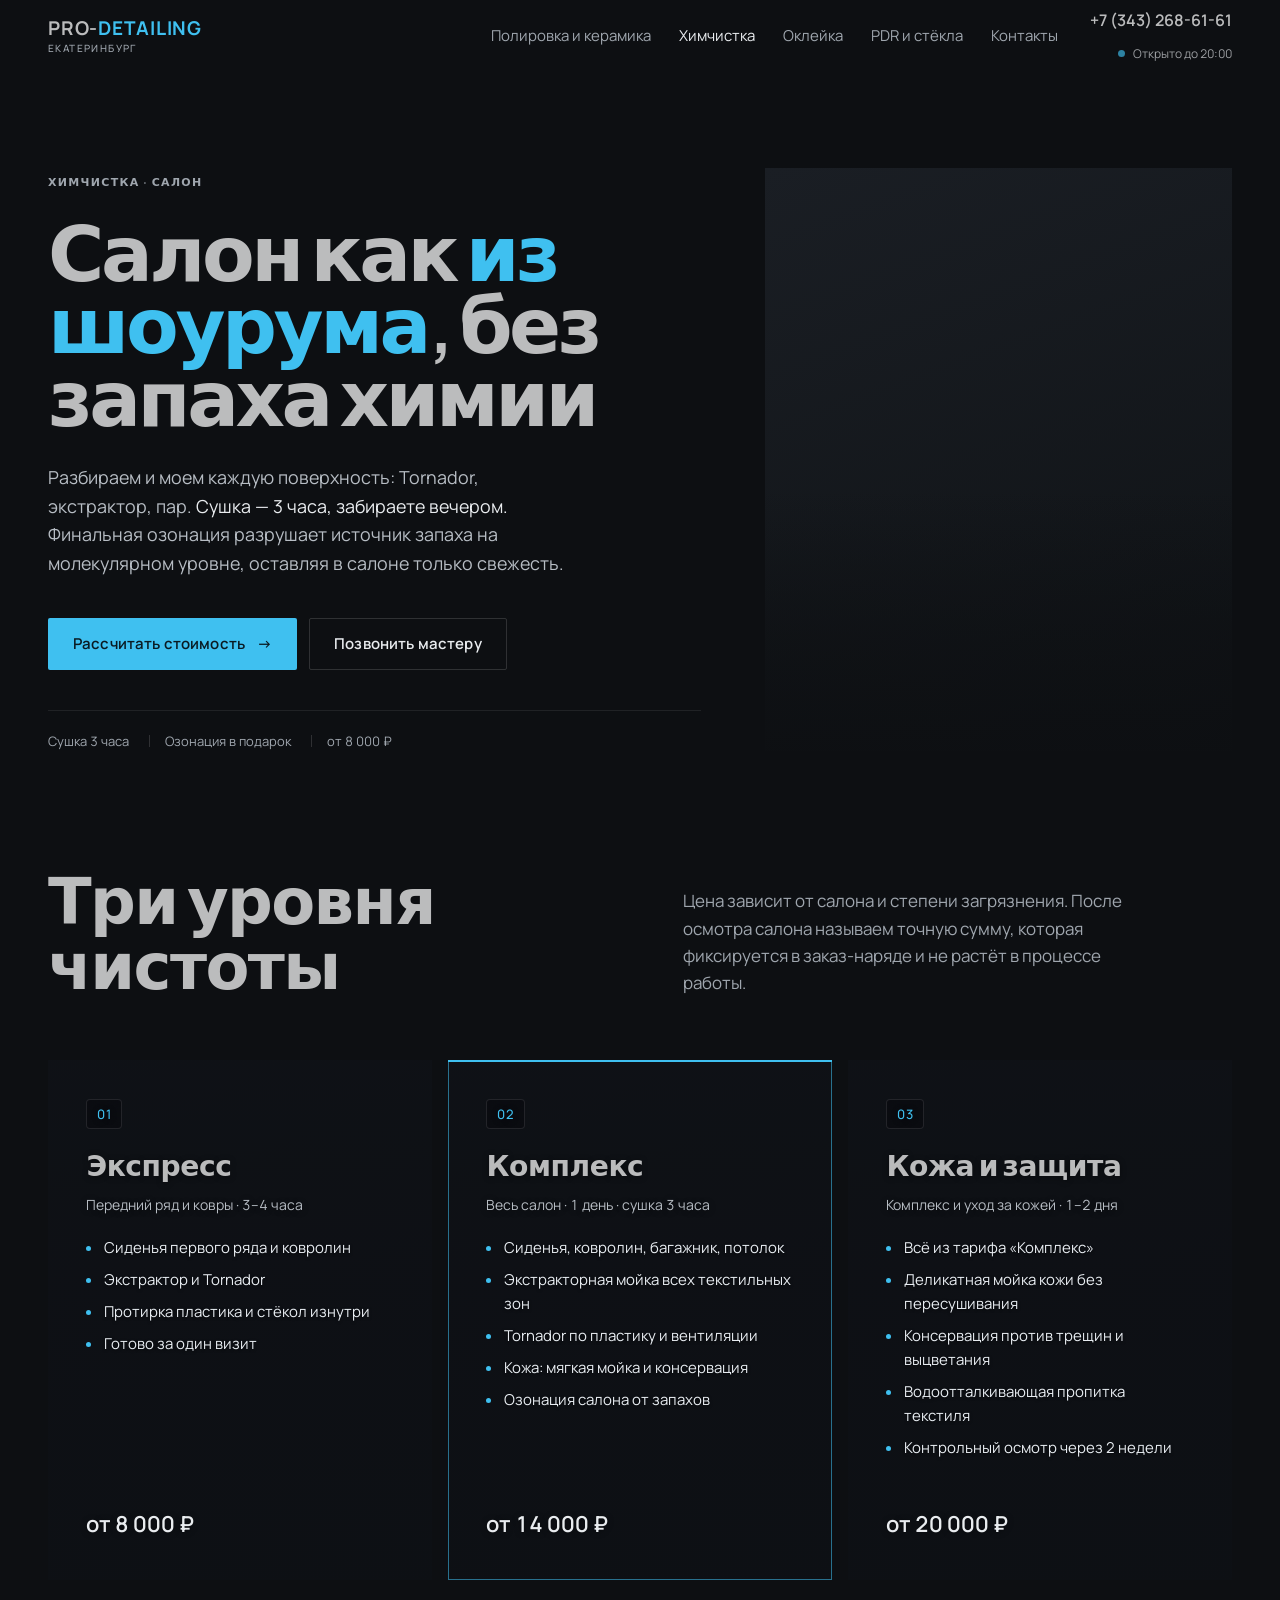
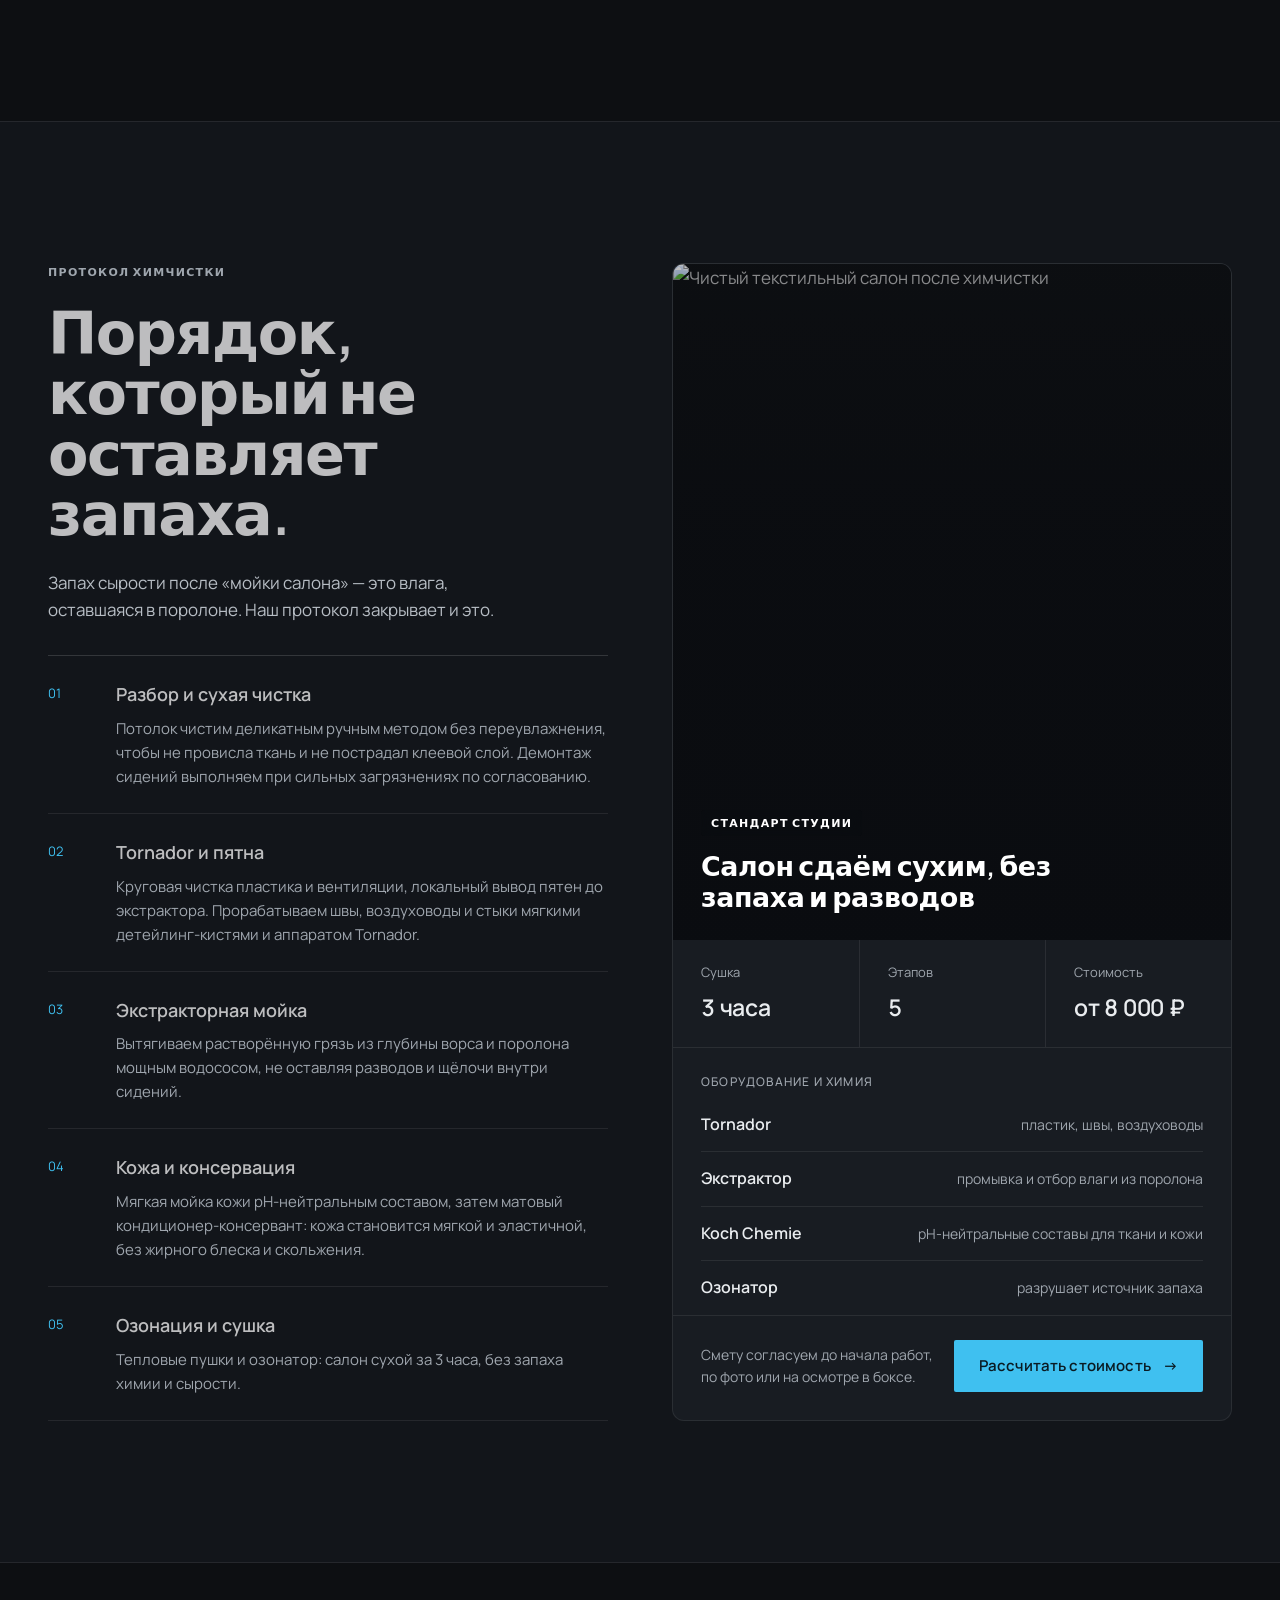
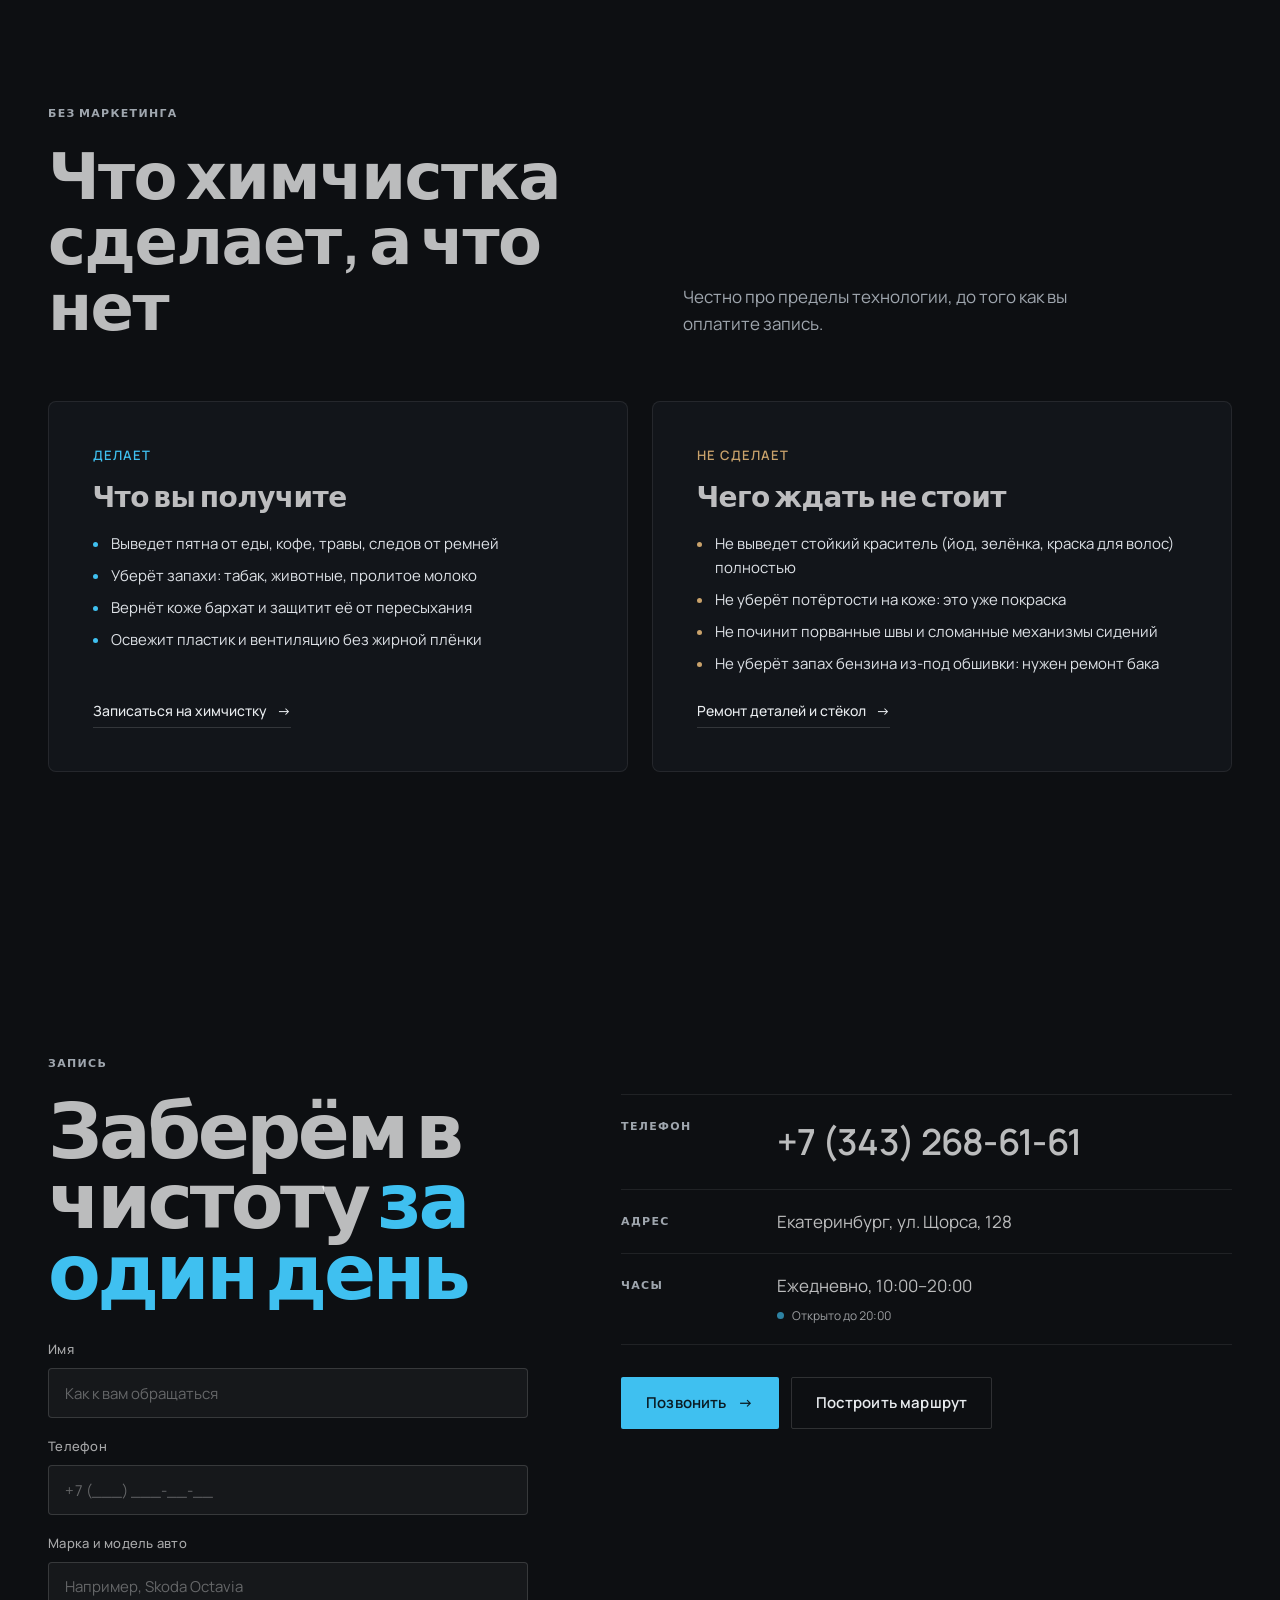
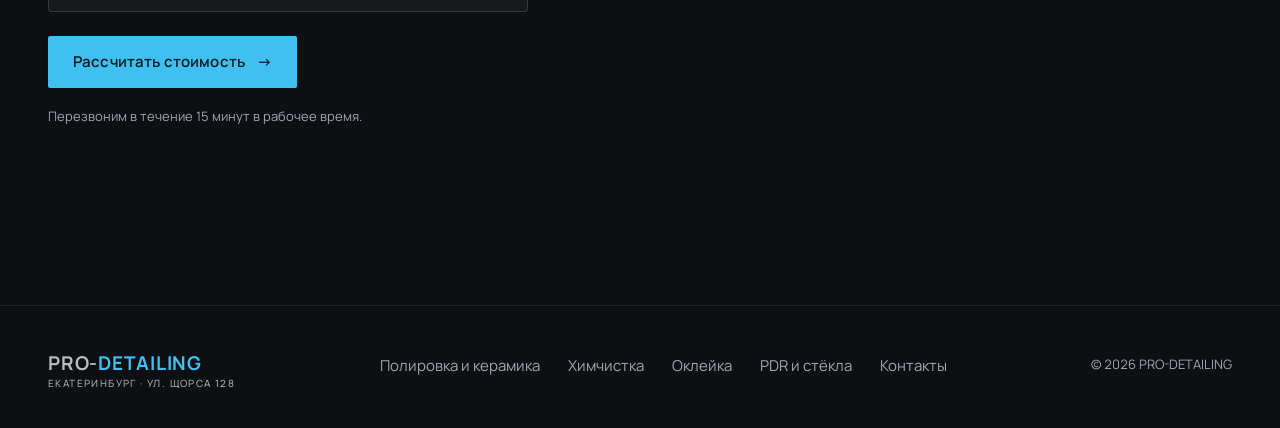
==== himchistka.html @ 10a47d06 "typography: пара Manrope + Plus Jakarta Sans, заголовки var(--display) 600/-0.025em, бейджи 11px/0.1" ====
<!DOCTYPE html>
<html lang="ru">
<head>
<meta charset="UTF-8">
<meta name="viewport" content="width=device-width, initial-scale=1, viewport-fit=cover">
<title>Химчистка салона, от 8 000 ₽ | PRO-DETAILING</title>
<meta name="description" content="Комплексная детейлинг-химчистка салона в Екатеринбурге. Tornador, экстракторная мойка, озонация от запахов, сушка за 3 часа, консервация кожи. Смета до начала работ.">
<meta name="theme-color" content="#0D0F12">
<meta property="og:type" content="website">
<meta property="og:title" content="Химчистка салона — PRO-DETAILING">
<meta property="og:description" content="Tornador, экстрактор, озонация. Сушка 3 часа, салон готов к вечеру. Смета до начала работ.">
<meta property="og:image" content="assets/logo.png">
<link rel="icon" href="assets/logo.png">

<link rel="preconnect" href="https://fonts.googleapis.com">
<link rel="preconnect" href="https://fonts.gstatic.com" crossorigin>
<link href="https://fonts.googleapis.com/css2?family=Manrope:wght@400;500;600&family=Plus+Jakarta+Sans:wght@500;600;700&display=swap" rel="stylesheet">
<link rel="preconnect" href="https://images.unsplash.com">
<link rel="stylesheet" href="assets/style.css">

<script type="application/ld+json">
{
  "@context": "https://schema.org",
  "@type": "Service",
  "name": "Химчистка салона",
  "provider": {
    "@type": "AutoWash",
    "name": "PRO-DETAILING",
    "telephone": "+73432686161",
    "address": {
      "@type": "PostalAddress",
      "streetAddress": "ул. Щорса, 128",
      "addressLocality": "Екатеринбург",
      "addressCountry": "RU"
    }
  },
  "offers": {
    "@type": "Offer",
    "priceCurrency": "RUB",
    "price": "8000",
    "priceSpecification": { "@type": "PriceSpecification", "minPrice": "8000", "priceCurrency": "RUB" }
  }
}
</script>
</head>
<body>
<a class="skip" href="#main">Перейти к содержанию</a>

<!-- ===== Шапка ===== -->
<header class="header" id="header">
  <div class="wrap">
    <a href="index.html" class="logo" aria-label="PRO-DETAILING, на главную">
      <b>PRO-<span class="chrome">DETAILING</span></b>
      <small>Екатеринбург</small>
    </a>
    <nav class="nav" aria-label="Основная навигация">
      <a href="keramika.html">Полировка и керамика</a>
      <a href="himchistka.html" aria-current="page">Химчистка</a>
      <a href="okleyka.html">Оклейка</a>
      <a href="pdr-stekla.html">PDR и стёкла</a>
      <a href="kontakty.html">Контакты</a>
    </nav>
    <div class="header-meta">
      <a class="header-phone" href="tel:+73432686161">+7 (343) 268-61-61</a>
      <span class="status" data-status><span class="dot" aria-hidden="true"></span><span data-status-text>10:00–20:00 ежедневно</span></span>
    </div>
    <button class="burger" id="burger" aria-label="Открыть меню" aria-expanded="false" aria-controls="mnav">
      <span></span><span></span>
    </button>
  </div>
</header>

<nav class="mnav" id="mnav" aria-label="Мобильная навигация">
  <a href="keramika.html">Полировка и керамика</a>
  <a href="himchistka.html" aria-current="page">Химчистка салона</a>
  <a href="okleyka.html">Оклейка плёнкой</a>
  <a href="pdr-stekla.html">PDR и стёкла</a>
  <a href="kontakty.html">Контакты</a>
  <p class="mnav-meta">ул. Щорса 128 · 10:00–20:00 ежедневно</p>
</nav>

<main id="main">

  <!-- ===== Hero ===== -->
  <section class="hero" aria-labelledby="hero-title">
    <div class="wrap">
      <div class="hero-grid">
        <div>
          <p class="label reveal"><span class="tick"></span>Химчистка · Салон</p>
          <h1 id="hero-title" class="reveal" style="margin-top:24px;font-size:clamp(40px,6vw,88px)">Салон как <span class="chrome">из шоурума</span>, без запаха химии</h1>
          <p class="hero-lead reveal">
            Разбираем и моем каждую поверхность: Tornador, экстрактор, пар.
            <em>Сушка — 3 часа, забираете вечером.</em> Финальная озонация разрушает источник запаха на молекулярном уровне, оставляя в салоне только свежесть.
          </p>
          <div class="hero-cta reveal">
            <a class="btn btn-primary" href="#form">Рассчитать стоимость <span class="arr" aria-hidden="true">→</span></a>
            <a class="btn btn-ghost" href="tel:+73432686161">Позвонить мастеру</a>
          </div>
          <div class="hero-facts reveal">
            <span>Сушка 3 часа</span>
            <span>Озонация в подарок</span>
            <span>от 8 000 ₽</span>
          </div>
        </div>

        <figure class="hero-photo reveal" style="margin:0" data-img>
          <img
            src="https://images.unsplash.com/photo-1607860108855-64acf2078ed9?auto=format&fit=crop&w=1400&q=80"
            alt="Мастер чистит сиденье автомобиля экстрактором"
            width="1400" height="1750" fetchpriority="high">
        </figure>
      </div>
    </div>
  </section>

  <!-- ===== Тарифы ===== -->
  <section class="section" id="prices" aria-labelledby="prices-title">
    <div class="wrap">
      <div class="section-head">
        <div>
          <p class="label reveal"><span class="tick"></span>Тарифы</p>
          <h2 id="prices-title" class="reveal" style="margin-top:20px">Три уровня чистоты</h2>
        </div>
        <p class="reveal">Цена зависит от салона и степени загрязнения. После осмотра салона называем точную сумму, которая фиксируется в заказ-наряде и не растёт в процессе работы.</p>
      </div>

      <div class="tiers">
        <article class="card reveal">
          <div class="media" data-img>
            <img loading="lazy"
              src="https://images.unsplash.com/photo-1619642751034-765dfdf7c58e?auto=format&fit=crop&w=1000&q=80"
              alt="Тёмный тканевый салон, передние сиденья и ковролин крупным планом" width="1000" height="1250">
          </div>
          <div class="card-body">
            <p class="num mono">01</p>
            <h3>Экспресс</h3>
            <p class="card-meta">Передний ряд и ковры · 3–4 часа</p>
            <ul class="bullets">
              <li>Сиденья первого ряда и ковролин</li>
              <li>Экстрактор и Tornador</li>
              <li>Протирка пластика и стёкол изнутри</li>
              <li>Готово за один визит</li>
            </ul>
            <span class="price">от 8 000 ₽</span>
          </div>
        </article>

        <article class="card is-featured reveal">
          <div class="media" data-img>
            <img loading="lazy"
              src="https://images.unsplash.com/photo-1549399542-7e3f8b79c341?auto=format&fit=crop&w=1000&q=80"
              alt="Салон через открытую водительскую дверь: сиденья, руль, потолок" width="1000" height="1250">
          </div>
          <div class="card-body">
            <p class="num mono">02</p>
            <h3>Комплекс</h3>
            <p class="card-meta">Весь салон · 1 день · сушка 3 часа</p>
            <ul class="bullets">
              <li>Сиденья, ковролин, багажник, потолок</li>
              <li>Экстракторная мойка всех текстильных зон</li>
              <li>Tornador по пластику и вентиляции</li>
              <li>Кожа: мягкая мойка и консервация</li>
              <li>Озонация салона от запахов</li>
            </ul>
            <span class="price">от 14 000 ₽</span>
          </div>
        </article>

        <article class="card reveal">
          <div class="media" data-img>
            <img loading="lazy"
              src="https://images.unsplash.com/photo-1609521263047-f8f205293f24?auto=format&fit=crop&w=1000&q=80"
              alt="Тёмные кожаные сиденья после чистки и консервации" width="1000" height="1250">
          </div>
          <div class="card-body">
            <p class="num mono">03</p>
            <h3>Кожа и защита</h3>
            <p class="card-meta">Комплекс и уход за кожей · 1–2 дня</p>
            <ul class="bullets">
              <li>Всё из тарифа «Комплекс»</li>
              <li>Деликатная мойка кожи без пересушивания</li>
              <li>Консервация против трещин и выцветания</li>
              <li>Водоотталкивающая пропитка текстиля</li>
              <li>Контрольный осмотр через 2 недели</li>
            </ul>
            <span class="price">от 20 000 ₽</span>
          </div>
        </article>
      </div>
    </div>
  </section>

  <!-- ===== Протокол + кейс ===== -->
  <section class="section protocol protocol--std" aria-labelledby="protocol-title">
    <div class="wrap protocol-grid">
      <div>
        <p class="label reveal"><span class="tick"></span>Протокол химчистки</p>
        <h2 id="protocol-title" class="reveal" style="margin-top:20px">Порядок, который не оставляет запаха.</h2>
        <p class="lead reveal">Запах сырости после «мойки салона» — это влага, оставшаяся в поролоне. Наш протокол закрывает и это.</p>

        <dl class="sheet reveal" style="margin-top:32px">
          <div class="sheet-row">
            <span class="step mono">01</span>
            <dt>Разбор и сухая чистка</dt>
            <dd>Потолок чистим деликатным ручным методом без переувлажнения, чтобы не провисла ткань и не пострадал клеевой слой. Демонтаж сидений выполняем при сильных загрязнениях по согласованию.</dd>
          </div>
          <div class="sheet-row">
            <span class="step mono">02</span>
            <dt>Tornador и пятна</dt>
            <dd>Круговая чистка пластика и вентиляции, локальный вывод пятен до экстрактора. Прорабатываем швы, воздуховоды и стыки мягкими детейлинг-кистями и аппаратом Tornador.</dd>
          </div>
          <div class="sheet-row">
            <span class="step mono">03</span>
            <dt>Экстракторная мойка</dt>
            <dd>Вытягиваем растворённую грязь из глубины ворса и поролона мощным водососом, не оставляя разводов и щёлочи внутри сидений.</dd>
          </div>
          <div class="sheet-row">
            <span class="step mono">04</span>
            <dt>Кожа и консервация</dt>
            <dd>Мягкая мойка кожи pH-нейтральным составом, затем матовый кондиционер-консервант: кожа становится мягкой и эластичной, без жирного блеска и скольжения.</dd>
          </div>
          <div class="sheet-row">
            <span class="step mono">05</span>
            <dt>Озонация и сушка</dt>
            <dd>Тепловые пушки и озонатор: салон сухой за 3 часа, без запаха химии и сырости.</dd>
          </div>
        </dl>
      </div>

      <article class="std-card reveal" aria-labelledby="std-title">
        <figure class="std-photo">
          <img loading="lazy"
            src="https://images.unsplash.com/photo-1563720223185-11003d516935?auto=format&fit=crop&w=1200&q=80"
            alt="Чистый текстильный салон после химчистки" width="1200" height="800">
          <figcaption class="std-photo-cap">
            <span class="std-tag">Стандарт студии</span>
            <h3 id="std-title">Салон сдаём сухим, без запаха и разводов</h3>
          </figcaption>
        </figure>

        <dl class="std-stats">
          <div><dt>Сушка</dt><dd>3 часа</dd></div>
          <div><dt>Этапов</dt><dd>5</dd></div>
          <div><dt>Стоимость</dt><dd>от 8 000 ₽</dd></div>
        </dl>

        <div class="std-block">
          <p class="std-subtitle">Оборудование и химия</p>
          <ul class="std-list">
            <li><span class="std-name">Tornador</span><span class="std-note">пластик, швы, воздуховоды</span></li>
            <li><span class="std-name">Экстрактор</span><span class="std-note">промывка и отбор влаги из поролона</span></li>
            <li><span class="std-name">Koch Chemie</span><span class="std-note">pH-нейтральные составы для ткани и кожи</span></li>
            <li><span class="std-name">Озонатор</span><span class="std-note">разрушает источник запаха</span></li>
          </ul>
        </div>

        <div class="std-foot">
          <p>Смету согласуем до начала работ, по фото или на осмотре в боксе.</p>
          <a class="btn btn-primary" href="#form">Рассчитать стоимость <span class="arr" aria-hidden="true">→</span></a>
        </div>
      </article>
    </div>
  </section>

  <!-- ===== Честность ===== -->
  <section class="section" aria-labelledby="honest-title">
    <div class="wrap">
      <div class="section-head">
        <div>
          <p class="label reveal"><span class="tick"></span>Без маркетинга</p>
          <h2 id="honest-title" class="reveal" style="margin-top:20px">Что химчистка сделает, а что нет</h2>
        </div>
        <p class="reveal">Честно про пределы технологии, до того как вы оплатите запись.</p>
      </div>

      <div class="compare">
        <article class="compare-card reveal">
          <p class="compare-kicker">Делает</p>
          <h3>Что вы получите</h3>
          <ul class="bullets">
            <li>Выведет пятна от еды, кофе, травы, следов от ремней</li>
            <li>Уберёт запахи: табак, животные, пролитое молоко</li>
            <li>Вернёт коже бархат и защитит её от пересыхания</li>
            <li>Освежит пластик и вентиляцию без жирной плёнки</li>
          </ul>
          <a class="more" href="#form"><span>Записаться на химчистку</span> <span aria-hidden="true">→</span></a>
        </article>
        <article class="compare-card is-limit reveal">
          <p class="compare-kicker">Не сделает</p>
          <h3>Чего ждать не стоит</h3>
          <ul class="bullets">
            <li>Не выведет стойкий краситель (йод, зелёнка, краска для волос) полностью</li>
            <li>Не уберёт потёртости на коже: это уже покраска</li>
            <li>Не починит порванные швы и сломанные механизмы сидений</li>
            <li>Не уберёт запах бензина из-под обшивки: нужен ремонт бака</li>
          </ul>
          <a class="more" href="pdr-stekla.html"><span>Ремонт деталей и стёкол</span> <span aria-hidden="true">→</span></a>
        </article>
      </div>
    </div>
  </section>

  <!-- ===== Запись ===== -->
  <section class="section contacts" id="form" aria-labelledby="form-title">
    <div class="wrap contacts-grid">
      <div>
        <p class="label reveal"><span class="tick"></span>Запись</p>
        <h2 id="form-title" class="reveal" style="margin-top:20px;font-size:clamp(40px,6vw,84px)">Заберём в чистоту <span class="chrome">за один день</span></h2>

        <form class="lead-form reveal" id="lead" action="/api/lead" method="post" novalidate>
          <input type="hidden" name="page" value="himchistka">
          <label class="field">Имя
            <input type="text" name="name" autocomplete="name" required minlength="2" maxlength="60" placeholder="Как к вам обращаться">
          </label>
          <label class="field">Телефон
            <input type="tel" name="phone" autocomplete="tel" inputmode="tel" required placeholder="+7 (___) ___-__-__">
          </label>
          <label class="field">Марка и модель авто
            <input type="text" name="car" required maxlength="80" placeholder="Например, Skoda Octavia">
          </label>
          <input class="hp" type="text" name="website" tabindex="-1" autocomplete="off" aria-hidden="true">
          <button class="btn btn-primary" type="submit">Рассчитать стоимость <span class="arr" aria-hidden="true">→</span></button>
          <p class="form-note">Перезвоним в течение 15 минут в рабочее время.</p>
          <p class="form-status" role="status" aria-live="polite" data-form-status></p>
        </form>
      </div>

      <div>
        <div class="c-list reveal">
          <div class="c-row">
            <span class="label">Телефон</span>
            <a class="c-phone" href="tel:+73432686161">+7 (343) 268-61-61</a>
          </div>
          <div class="c-row">
            <span class="label">Адрес</span>
            <span>Екатеринбург, ул. Щорса, 128</span>
          </div>
          <div class="c-row">
            <span class="label">Часы</span>
            <span>Ежедневно, 10:00–20:00<br>
              <span class="status" data-status style="margin-top:6px"><span class="dot" aria-hidden="true"></span><span data-status-text>—</span></span>
            </span>
          </div>
        </div>
        <div class="c-cta reveal">
          <a class="btn btn-primary" href="tel:+73432686161">Позвонить <span class="arr" aria-hidden="true">→</span></a>
          <a class="btn btn-ghost" target="_blank" rel="noopener"
             href="https://yandex.ru/maps/?text=%D0%95%D0%BA%D0%B0%D1%82%D0%B5%D1%80%D0%B8%D0%BD%D0%B1%D1%83%D1%80%D0%B3%2C%20%D1%83%D0%BB%D0%B8%D1%86%D0%B0%20%D0%A9%D0%BE%D1%80%D1%81%D0%B0%2C%20128">
             Построить маршрут</a>
        </div>
      </div>
    </div>
  </section>
</main>

<!-- ===== Футер ===== -->
<footer class="footer">
  <div class="wrap">
    <a href="index.html" class="logo" aria-label="PRO-DETAILING, на главную">
      <b>PRO-<span class="chrome">DETAILING</span></b>
      <small>Екатеринбург · ул. Щорса 128</small>
    </a>
    <nav aria-label="Навигация в подвале">
      <a href="keramika.html">Полировка и керамика</a>
      <a href="himchistka.html">Химчистка</a>
      <a href="okleyka.html">Оклейка</a>
      <a href="pdr-stekla.html">PDR и стёкла</a>
      <a href="kontakty.html">Контакты</a>
    </nav>
    <p class="foot-copy">© <span id="year">2026</span> PRO-DETAILING</p>
  </div>
</footer>

<!-- ===== Липкая мобильная панель ===== -->
<div class="mbar" role="region" aria-label="Быстрая связь">
  <span class="status" data-status><span class="dot" aria-hidden="true"></span><span data-status-text>10:00–20:00</span></span>
  <a class="btn btn-primary" href="tel:+73432686161">Позвонить</a>
  <a class="btn btn-ghost" href="#form">Записаться</a>
</div>

<script>
(function () {
  'use strict';

  /* ---- Статус Открыто/Закрыто ---- */
  var OPEN = 10 * 60, CLOSE = 20 * 60;
  function ekbMinutes() {
    var parts = new Intl.DateTimeFormat('ru-RU', {
      timeZone: 'Asia/Yekaterinburg', hour: '2-digit', minute: '2-digit', hour12: false
    }).formatToParts(new Date());
    var h = 0, m = 0;
    parts.forEach(function (p) {
      if (p.type === 'hour') h = parseInt(p.value, 10) % 24;
      if (p.type === 'minute') m = parseInt(p.value, 10);
    });
    return h * 60 + m;
  }
  function updateStatus() {
    var now = ekbMinutes();
    var open = now >= OPEN && now < CLOSE;
    var text;
    if (open) {
      text = (CLOSE - now <= 60) ? 'Открыто · закрываемся в 20:00' : 'Открыто до 20:00';
    } else {
      text = now < OPEN ? 'Закрыто · откроемся сегодня в 10:00' : 'Закрыто · откроемся завтра в 10:00';
    }
    document.querySelectorAll('[data-status]').forEach(function (el) {
      el.classList.toggle('is-open', open);
      var t = el.querySelector('[data-status-text]');
      if (t) t.textContent = text;
    });
  }
  updateStatus();
  setInterval(updateStatus, 60000);

  /* ---- Шапка при скролле ---- */
  var header = document.getElementById('header');
  function onScroll() { header.classList.toggle('is-scrolled', window.scrollY > 8); }
  onScroll();
  window.addEventListener('scroll', onScroll, { passive: true });

  /* ---- Мобильное меню ---- */
  var burger = document.getElementById('burger');
  var mnav = document.getElementById('mnav');
  function setMenu(open) {
    burger.setAttribute('aria-expanded', String(open));
    burger.setAttribute('aria-label', open ? 'Закрыть меню' : 'Открыть меню');
    mnav.classList.toggle('is-open', open);
    document.body.style.overflow = open ? 'hidden' : '';
  }
  burger.addEventListener('click', function () {
    setMenu(burger.getAttribute('aria-expanded') !== 'true');
  });
  mnav.addEventListener('click', function (e) { if (e.target.tagName === 'A') setMenu(false); });
  document.addEventListener('keydown', function (e) {
    if (e.key === 'Escape' && mnav.classList.contains('is-open')) { setMenu(false); burger.focus(); }
  });

  /* ---- Фолбэк битых фото ---- */
  document.querySelectorAll('[data-img] img').forEach(function (img) {
    var box = img.closest('[data-img]');
    function broken() { box.classList.add('is-broken'); }
    if (img.complete && img.naturalWidth === 0) broken();
    img.addEventListener('error', broken);
  });

  /* ---- Появление блоков ---- */
  var targets = document.querySelectorAll('.reveal, .hero-photo');
  if ('IntersectionObserver' in window) {
    var io = new IntersectionObserver(function (entries) {
      entries.forEach(function (en) {
        if (en.isIntersecting) { en.target.classList.add('is-in'); io.unobserve(en.target); }
      });
    }, { rootMargin: '0px 0px -8% 0px', threshold: 0.08 });
    targets.forEach(function (el) { io.observe(el); });
  } else {
    targets.forEach(function (el) { el.classList.add('is-in'); });
  }

  /* ---- Форма заявки ---- */
  var form = document.getElementById('lead');
  if (form) {
    var statusEl = form.querySelector('[data-form-status]');
    form.addEventListener('submit', function (e) {
      e.preventDefault();
      var name = form.elements.name.value.trim();
      var phone = form.elements.phone.value.trim();
      var car = form.elements.car.value.trim();
      form.classList.add('was-validated');
      if (name.length < 2 || phone.replace(/\D/g, '').length < 10 || car.length < 2) {
        statusEl.classList.add('is-error');
        statusEl.textContent = 'Заполните имя, телефон (10 цифр) и марку авто.';
        return;
      }
      statusEl.classList.remove('is-error');
      statusEl.textContent = 'Отправляем…';
      var btn = form.querySelector('button[type="submit"]');
      btn.disabled = true;
      fetch(form.action, {
        method: 'POST',
        headers: { 'Content-Type': 'application/json' },
        body: JSON.stringify({ name: name, phone: phone, car: car, page: 'himchistka' })
      }).then(function (r) {
        if (!r.ok) throw new Error('bad status');
        statusEl.textContent = 'Заявка принята. Мастер перезвонит в течение 15 минут в рабочее время.';
        form.reset();
      }).catch(function () {
        statusEl.textContent = 'Не отправилось. Позвоните нам: +7 (343) 268-61-61.';
      }).finally(function () {
        btn.disabled = false;
      });
    });
  }

  /* ---- Год ---- */
  var y = document.getElementById('year');
  if (y) y.textContent = new Date().getFullYear();
})();
</script>
</body>
</html>
---- assets/style.css ----
/* ===== Токены ===== */
:root{
  --bg:#0D0F12;
  --bg-2:#12151A;
  --bg-3:#181C22;
  --line:rgba(255,255,255,.08);
  --line-2:rgba(255,255,255,.14);
  --text:#E9ECEF;
  --muted:#9FA6AE;
   --cyan:#3FC0F0;
  --cyan-ink:#0A1A22;
  /* Хром: только логотип и крупные заголовки */
  --chrome:linear-gradient(176deg,#FFFFFF 0%,#D9DEE4 30%,#8E969F 49%,#5E656D 53%,#C9CFD6 72%,#F2F4F6 100%);
  --sans:"Manrope",system-ui,-apple-system,"Segoe UI",Roboto,sans-serif;
  --display:"Plus Jakarta Sans",system-ui,-apple-system,"Segoe UI",Roboto,sans-serif;
  --mono:var(--sans);
  --ease:cubic-bezier(.2,.7,.1,1);
  --wrap:1280px;
  --pad:clamp(20px,4vw,48px);
  --header-h:72px;
}

*,*::before,*::after{box-sizing:border-box}
html{scroll-behavior:smooth;-webkit-text-size-adjust:100%}
body{
  margin:0;background:var(--bg);color:var(--text);
  font:400 17px/1.6 var(--sans);color:rgba(255,255,255,.72);
  -webkit-font-smoothing:antialiased;text-rendering:optimizeLegibility;
}
img{display:block;max-width:100%;height:auto}
a{color:inherit;text-decoration:none}
button{font:inherit;color:inherit}
:focus-visible{outline:2px solid var(--cyan);outline-offset:3px;border-radius:2px}

.skip{position:absolute;left:-9999px;top:8px;z-index:200;background:var(--cyan);color:var(--cyan-ink);padding:10px 14px;font-weight:600}
.skip:focus{left:8px}

.wrap{max-width:var(--wrap);margin:0 auto;padding:0 var(--pad)}
.mono{font-family:var(--mono);font-size:13px;letter-spacing:.02em}
.label{font-family:var(--display);font-size:11px;font-weight:600;letter-spacing:.12em;text-transform:uppercase;color:var(--muted);font-variant-numeric:tabular-nums}
/* Линия перед надзаголовком читается как «— ТАРИФЫ»: скрываем */
.label .tick{display:none}

/* Акцентное слово: сплошной цвет вместо фольгированного градиента */
.chrome{color:var(--cyan)}

h1,h2,h3{margin:0;font-family:var(--display);font-weight:600;letter-spacing:-.025em;line-height:1.02}
h2{font-size:clamp(34px,5vw,64px)}
h3{font-size:clamp(22px,2.2vw,30px);letter-spacing:-.015em;line-height:1.15}
p{margin:0}

/* ===== Кнопки ===== */
.btn{
  display:inline-flex;align-items:center;gap:12px;
  height:52px;padding:0 24px;border-radius:2px;
  font-weight:600;font-size:15px;letter-spacing:.01em;
  border:1px solid transparent;cursor:pointer;
  transition:background-color .25s var(--ease),border-color .25s var(--ease),color .25s var(--ease);
}
.btn-primary{background:var(--cyan);color:var(--cyan-ink)}
.btn-primary:hover{background:#4DBDEB}
.btn-ghost{border-color:var(--line-2);color:var(--text)}
.btn-ghost:hover{border-color:var(--text)}
.btn .arr{transition:transform .25s var(--ease)}
.btn:hover .arr{transform:translateX(4px)}

/* ===== Статус ===== */
.status{display:inline-flex;align-items:center;gap:8px;font-size:12px;color:var(--text);opacity:.65;font-variant-numeric:tabular-nums;white-space:nowrap}
.status .dot{width:7px;height:7px;border-radius:50%;background:#5A6068}
.status.is-open .dot{background:var(--cyan)}
.status.is-open{color:var(--text)}

/* ===== Шапка ===== */
.header{
  position:fixed;inset:0 0 auto 0;z-index:100;height:var(--header-h);
  transition:background-color .3s var(--ease),border-color .3s var(--ease);
  border-bottom:1px solid transparent;
}
.header.is-scrolled{background:rgba(13,15,18,.86);backdrop-filter:blur(14px);-webkit-backdrop-filter:blur(14px);border-color:var(--line)}
.header .wrap{height:100%;display:flex;align-items:center;gap:32px}
.logo{display:flex;flex-direction:column;line-height:1}
.logo b{font-weight:700;font-size:19px;letter-spacing:.04em}
.logo b span{font-weight:700}
.logo small{font-size:10px;font-weight:500;letter-spacing:.14em;text-transform:uppercase;color:var(--muted);margin-top:5px}
.nav{display:flex;gap:28px;margin-left:auto}
.nav a{font-size:15px;color:var(--muted);transition:color .2s}
.nav a:hover,.nav a[aria-current="page"]{color:var(--text)}
.header-phone{font-weight:600;font-size:16px;white-space:nowrap}
.header-meta{display:flex;flex-direction:column;align-items:flex-end;gap:10px}
.burger{display:none;margin-left:auto;width:44px;height:44px;border:1px solid var(--line-2);background:none;border-radius:2px;cursor:pointer;position:relative}
.burger span{position:absolute;left:12px;right:12px;height:1px;background:var(--text);transition:transform .3s var(--ease),opacity .2s}
.burger span:nth-child(1){top:17px}
.burger span:nth-child(2){top:26px}
.burger[aria-expanded="true"] span:nth-child(1){transform:translateY(4.5px) rotate(45deg)}
.burger[aria-expanded="true"] span:nth-child(2){transform:translateY(-4.5px) rotate(-45deg)}

.mnav{
  position:fixed;inset:var(--header-h) 0 0 0;z-index:99;background:var(--bg);
  padding:32px var(--pad);display:flex;flex-direction:column;gap:6px;
  opacity:0;visibility:hidden;transition:opacity .3s var(--ease),visibility .3s;
}
.mnav.is-open{opacity:1;visibility:visible}
.mnav a{font-size:30px;font-weight:600;letter-spacing:-.02em;padding:10px 0;border-bottom:1px solid var(--line)}
.mnav .mnav-meta{margin-top:24px;color:var(--muted);font-size:14px;font-variant-numeric:tabular-nums}

/* ===== Hero ===== */
.hero{position:relative;padding:calc(var(--header-h) + clamp(40px,8vw,96px)) 0 0;overflow:hidden}
.hero-grid{display:grid;grid-template-columns:7fr 5fr;gap:clamp(32px,5vw,72px);align-items:end}
.hero h1{font-family:var(--display);font-weight:600;font-size:clamp(52px,8.6vw,128px);line-height:.94;letter-spacing:-.045em}
.hero-lead{margin-top:32px;max-width:520px;font-size:clamp(17px,1.4vw,19px);color:#B7BDC4}
.hero-lead em{font-style:normal;color:var(--text)}
.hero-cta{display:flex;flex-wrap:wrap;gap:12px;margin-top:40px}
.hero-grid--top{align-items:start}
.hero-facts{display:flex;flex-wrap:wrap;gap:10px 20px;margin-top:40px;padding-top:20px;border-top:1px solid var(--line);color:var(--muted);font-size:13px;font-variant-numeric:tabular-nums}
.foot-copy{font-variant-numeric:tabular-nums}
.hero-facts span{position:relative;padding-left:16px}
.hero-facts span::before{content:"";position:absolute;left:0;top:50%;width:1px;height:12px;background:var(--line-2);transform:translateY(-50%)}
.hero-facts span:first-child{padding-left:0}
.hero-facts span:first-child::before{display:none}

.hero-photo{position:relative;aspect-ratio:4/5;max-height:640px;background:var(--bg-2);overflow:hidden}
.hero-photo img{width:100%;height:100%;object-fit:cover;transform:scale(1.04);transition:transform 1.6s var(--ease)}
.hero-photo.is-in img{transform:scale(1)}
.hero-photo::after{content:"";position:absolute;inset:0;background:linear-gradient(to top,rgba(13,15,18,.9) 0%,rgba(13,15,18,.55) 20%,rgba(13,15,18,0) 45%);pointer-events:none}
.hero-photo figcaption{position:absolute;left:20px;bottom:18px;z-index:2;color:#C9CED4}

/* Линейный силуэт + волна (из обложки ВК) */
.lineband{position:relative;margin-top:clamp(32px,4vw,56px);height:clamp(80px,10vw,140px);border-top:1px solid var(--line)}
/* Секция сразу после Hero: не складываем полный отступ с волной */
.hero + .section{padding-top:clamp(48px,6vw,80px)}
.lineband svg{position:absolute;inset:0;width:100%;height:100%}
.lineband .wave path{fill:none;stroke:var(--cyan);stroke-width:1;vector-effect:non-scaling-stroke}

/* ===== Секции ===== */
.section{padding:clamp(80px,11vw,160px) 0}
.section-head{display:grid;grid-template-columns:1.1fr 1fr;gap:32px;align-items:end;align-items:last baseline;margin-bottom:clamp(40px,5vw,64px)}
.section-head p{color:var(--muted);max-width:460px;justify-self:start;margin:0}

/* ===== Bento услуг ===== */
.bento{display:grid;grid-template-columns:2fr 1fr;grid-template-rows:auto auto;gap:16px}
.card{position:relative;display:flex;flex-direction:column;justify-content:flex-end;min-height:340px;background:var(--bg-2);overflow:hidden;isolation:isolate}
.card-main{grid-row:span 2;min-height:clamp(520px,60vw,760px)}
.card-wide{grid-column:1 / -1;min-height:360px;flex-direction:row;align-items:stretch}
.card .media{position:absolute;inset:0;z-index:-1}
.card .media img{width:100%;height:100%;object-fit:cover;transition:transform 1.2s var(--ease)}
.card:hover .media img{transform:scale(1.035)}
.card .media::after{content:"";position:absolute;inset:0;background:linear-gradient(to top,rgba(10,12,16,.96) 0%,rgba(10,12,16,.78) 60%,rgba(10,12,16,.25) 100%)}
.card-body{padding:clamp(24px,3vw,40px);position:relative;z-index:1}
.card .num{font-size:13px;font-weight:500;letter-spacing:.01em}
.card .num .mono{margin-right:6px;opacity:.75}
.card .num,.card h3,.card .card-meta,.card .bullets li,.card .price{text-shadow:0 1px 6px rgba(0,0,0,.45)}
/* Мелкий кегль списков на светлых фото: приглушённый белый и плотная тень */
.card .bullets li{color:#E8EDF2;text-shadow:0 1px 3px rgba(0,0,0,.6)}
/* Bento на главной: текст поднимается выше середины, верх оверлея плотнее */
.bento .card .media::after{background:linear-gradient(to top,rgba(10,12,16,.96) 0%,rgba(10,12,16,.82) 55%,rgba(10,12,16,.45) 100%)}
/* Малые карточки: текст занимает почти всю высоту, затемняем плотнее */
.bento .card:not(.card-main) .media::after{background:linear-gradient(to top,rgba(10,12,16,.96) 0%,rgba(10,12,16,.88) 60%,rgba(10,12,16,.7) 100%)}
.card .num{display:inline-block;align-self:flex-start;color:var(--cyan);margin:0 0 14px;padding:4px 10px;border-radius:4px;background:rgba(10,12,16,.82);border:1px solid rgba(255,255,255,.1);backdrop-filter:blur(8px);-webkit-backdrop-filter:blur(8px)}
.card p{color:#B7BDC4;margin-top:12px;max-width:520px}
.bullets{list-style:none;margin:20px 0 0;padding:0;display:grid;gap:8px}
.bullets li{position:relative;padding-left:18px;font-size:15px;color:#DDE1E6}
.bullets li::before{content:"";position:absolute;left:0;top:.62em;width:5px;height:5px;border-radius:50%;background:var(--cyan)}
.more{display:inline-flex;align-items:center;gap:10px;margin-top:24px;font-size:14px;font-weight:500;color:var(--text);border-bottom:1px solid var(--line-2);padding-bottom:4px;transition:border-color .2s}
.card:hover .more{border-color:var(--cyan)}
.card-link{position:absolute;inset:0;z-index:1}
.card-wide .media{position:relative;inset:auto;flex:1.3;z-index:0}
.card-wide .media::after{background:linear-gradient(90deg,rgba(13,15,18,0) 50%,var(--bg-2) 100%)}
.card-wide .card-body{flex:1;display:flex;flex-direction:column;justify-content:center}

/* Фолбэк для битых фото */
.media.is-broken img,.hero-photo.is-broken img,.ba.is-broken img{opacity:0}
.media.is-broken,.hero-photo.is-broken,.ba.is-broken{background:linear-gradient(160deg,#1A1E24 0%,#0F1215 100%)}

/* ===== До / После ===== */
.ba-wrap{display:grid;grid-template-columns:1fr 2.2fr;gap:clamp(32px,5vw,72px);align-items:center}
.ba-wrap p{color:var(--muted);margin-top:20px;max-width:380px}
.ba{display:grid;grid-template-columns:1fr 1fr;gap:16px}
.ba-shot{position:relative;margin:0;aspect-ratio:16/11;overflow:hidden;background:var(--bg-2);border:1px solid rgba(255,255,255,.08)}
.ba-shot img{display:block;width:100%;height:100%;object-fit:cover}
.ba-shot figcaption{
  position:absolute;left:16px;bottom:16px;padding:6px 10px;border-radius:4px;
  background:rgba(13,15,18,.55);color:#D7DCE2;backdrop-filter:blur(8px);border:1px solid rgba(255,255,255,.12);
}

/* ===== Хлебные крошки ===== */
.crumbs{display:flex;align-items:center;gap:8px;font-size:13px;color:var(--muted);flex-wrap:wrap}
.crumbs a{color:var(--muted)}
.crumbs a:hover{color:var(--text)}
.crumbs span{color:var(--text)}
.crumbs .sep{opacity:.5}

/* ===== Прайс-лист услуги ===== */
.price-list{margin:0;border-top:1px solid var(--line-2)}
.price-row{display:grid;grid-template-columns:1fr auto;gap:20px;align-items:baseline;padding:22px 0;border-bottom:1px solid var(--line)}
.price-row dt{font-weight:600;font-size:17px}
.price-row dt span{display:block;font-weight:400;font-size:14px;color:var(--muted);margin-top:6px}
.price-row dd{margin:0;font-family:var(--mono);font-size:17px;color:var(--cyan);white-space:nowrap}

/* ===== Лист приёмки ===== */
.protocol{background:var(--bg-2);border-top:1px solid var(--line);border-bottom:1px solid var(--line)}
.protocol-grid{display:grid;grid-template-columns:1fr 1.15fr;gap:clamp(40px,6vw,96px);align-items:start}
.protocol h2{font-size:clamp(36px,4.6vw,60px)}
.protocol .lead{margin-top:28px;color:#B7BDC4;max-width:460px}
.sheet{margin:0;border-top:1px solid var(--line-2)}
.sheet-row{display:grid;grid-template-columns:56px 1fr 1.2fr;gap:20px;padding:24px 0;border-bottom:1px solid var(--line)}
.sheet-row dt{font-weight:600;font-size:18px}
.sheet-row dd{margin:0;color:var(--muted);font-size:15px}
.sheet-row .step{color:var(--cyan);padding-top:3px}
.sheet-row dd b{color:var(--text);font-weight:500}
/* Протокол в 5 колонок (keramika, okleyka, pdr) */
.steps{display:grid;grid-template-columns:repeat(5,minmax(0,1fr));gap:28px;border-top:1px solid var(--line-2);padding-top:28px}
.step-item .step{display:block;color:var(--cyan);margin-bottom:14px}
.step-item dt{font-weight:600;font-size:18px;line-height:1.3}
.step-item dd{margin:10px 0 0;color:var(--muted);font-size:15px}
@media (max-width:1080px){.steps{grid-template-columns:repeat(3,minmax(0,1fr))}}
@media (max-width:760px){.steps{grid-template-columns:1fr;gap:22px}}

/* ===== Контакты ===== */
.contacts-grid{display:grid;grid-template-columns:1fr 1.2fr;gap:clamp(32px,5vw,72px);align-items:stretch}
.contacts h2{font-size:clamp(56px,9vw,132px);line-height:.92;letter-spacing:-.045em}
.c-list{margin-top:40px;display:grid;gap:0;border-top:1px solid var(--line)}
.c-row{display:grid;grid-template-columns:140px 1fr;gap:16px;padding:18px 0;border-bottom:1px solid var(--line)}
.c-row .label{padding-top:4px}
.c-phone{font-size:clamp(26px,3vw,36px);font-weight:600;letter-spacing:-.02em}
.c-cta{display:flex;flex-wrap:wrap;gap:12px;margin-top:32px}
.map{position:relative;min-height:440px;background:var(--bg-2);border:1px solid rgba(255,255,255,.08);overflow:hidden}
.map iframe{position:absolute;inset:0;width:100%;height:100%;border:0;filter:invert(90%) hue-rotate(180deg) brightness(95%) contrast(90%)}

/* ===== Футер ===== */
.footer{border-top:1px solid var(--line);padding:48px 0 40px}
.footer .wrap{display:flex;flex-wrap:wrap;gap:24px 48px;align-items:flex-start;justify-content:space-between}
.footer nav{display:flex;flex-wrap:wrap;gap:12px 28px}
.footer nav a{color:var(--muted);font-size:15px}
.footer nav a:hover{color:var(--text)}
.footer .mono,.footer .foot-copy{color:var(--muted);font-size:13px}

/* ===== Липкая мобильная панель ===== */
.mbar{display:none}

/* ===== Появление ===== */
.reveal{opacity:0;transform:translateY(24px);transition:opacity .9s var(--ease),transform .9s var(--ease)}
.reveal.is-in{opacity:1;transform:none}

/* ===== Адаптив ===== */
@media (max-width:1080px){
  .nav,.header-meta{display:none}
  .burger{display:block}
  .hero-grid{grid-template-columns:1fr}
  .hero-photo{aspect-ratio:16/11;max-height:none}
  .section-head{grid-template-columns:1fr}
  .section-head p{justify-self:start}
  .protocol-grid,.contacts-grid,.ba-wrap{grid-template-columns:1fr}
}
@media (max-width:760px){
  body{padding-bottom:calc(68px + env(safe-area-inset-bottom))}
  .bento{grid-template-columns:1fr}
  .card-main{grid-row:auto;min-height:520px}
  .card-wide{flex-direction:column}
  .card-wide .media{position:absolute;inset:0;z-index:-1}
  .card-wide .media::after{background:linear-gradient(180deg,rgba(13,15,18,.05) 20%,rgba(13,15,18,.92) 100%)}
  .card-wide .card-body{justify-content:flex-end;min-height:420px}
  .sheet-row{grid-template-columns:40px 1fr}
  .sheet-row dd{grid-column:2}
  .c-row{grid-template-columns:1fr;gap:4px}
  .ba{display:grid;grid-template-columns:1fr;gap:16px;aspect-ratio:auto}
  .ba-shot{position:relative;margin:0;width:100%;height:auto;aspect-ratio:16/10;overflow:hidden;border-radius:8px}
  .ba-shot img{display:block;width:100%;height:auto;aspect-ratio:16/10;object-fit:cover}
  .mbar{
    display:grid;grid-template-columns:1fr 1fr;gap:8px;
    position:fixed;left:0;right:0;bottom:0;z-index:100;
    padding:8px 12px calc(8px + env(safe-area-inset-bottom));
    background:rgba(13,15,18,.94);backdrop-filter:blur(14px);-webkit-backdrop-filter:blur(14px);
    border-top:1px solid var(--line)
  }
  .mbar .btn{height:50px;justify-content:center;padding:0 12px}
  .mbar .status{grid-column:1 / -1;justify-content:center;padding-bottom:2px}
}
@media (prefers-reduced-motion:reduce){
  html{scroll-behavior:auto}
  *,*::before,*::after{animation:none!important;transition:none!important}
  .reveal{opacity:1;transform:none}
  .draw{stroke-dashoffset:0}
}

/* ===================================================================
   Компоненты внутренних страниц: формы, До/После, тарифы, сравнение, карта
   =================================================================== */

/* ---- Формы ---- */
.lead-form{display:grid;gap:18px;max-width:480px;margin-top:36px}
.lead-form .field{display:grid;gap:8px;font-size:13px;font-weight:500;letter-spacing:.02em;color:rgba(255,255,255,.64)}
.lead-form input:not([type=hidden]),
.lead-form select,
.lead-form textarea{
  width:100%;height:50px;padding:0 16px;
  background:rgba(255,255,255,.04);
  border:1px solid rgba(255,255,255,.14);border-radius:4px;
  color:#fff;font:400 15px/1.4 var(--sans);
  font-variant-numeric:tabular-nums;
  transition:border-color .2s,background-color .2s,box-shadow .2s;
  -webkit-appearance:none;appearance:none;
}
.lead-form textarea{height:auto;min-height:110px;padding:14px 16px;resize:vertical}
.lead-form select{
  padding-right:44px;cursor:pointer;
  background-image:url("data:image/svg+xml,%3Csvg xmlns='http://www.w3.org/2000/svg' width='12' height='8' viewBox='0 0 12 8'%3E%3Cpath d='M1 1l5 5 5-5' fill='none' stroke='%239FA6AE' stroke-width='1.6'/%3E%3C/svg%3E");
  background-repeat:no-repeat;background-position:right 16px center;
}
.lead-form select option{background:#12151A;color:#fff}
.lead-form ::placeholder{color:rgba(255,255,255,.34)}
.lead-form input:hover,.lead-form select:hover,.lead-form textarea:hover{border-color:rgba(255,255,255,.24)}
.lead-form input:focus,.lead-form select:focus,.lead-form textarea:focus{
  outline:none;border-color:#38bdf8;background-color:rgba(255,255,255,.07);
  box-shadow:0 0 0 3px rgba(56,189,248,.18);
}
/* Красная рамка только после попытки отправки (класс ставит JS) */
.lead-form.was-validated :invalid{border-color:#F07171}
.lead-form .btn{justify-self:start;margin-top:6px}
.form-note{font-size:13px;color:var(--muted);margin:0}
.form-status{min-height:1.4em;font-size:14px;color:var(--cyan);margin:0}
.form-status.is-error{color:#F07171}
.hp{position:absolute!important;left:-9999px!important;width:1px;height:1px;opacity:0}

/* ---- До / После: диптих на базе общего .ba / .ba-shot ---- */
.ba-shot .ba-label{
  position:absolute;left:14px;top:14px;z-index:1;
  padding:4px 10px;border-radius:4px;
  background:rgba(10,12,16,.75);backdrop-filter:blur(8px);-webkit-backdrop-filter:blur(8px);
  font-size:12px;font-weight:600;letter-spacing:.08em;text-transform:uppercase;color:#fff;
}
.ba-shot.is-after .ba-label{color:var(--cyan)}
.ba-meta{
  grid-column:1 / -1;margin:4px 0 0;display:flex;flex-wrap:wrap;gap:8px 28px;
  font-size:14px;color:var(--muted);font-variant-numeric:tabular-nums;
}
.ba-meta b{color:var(--text);font-weight:600}

/* ---- Тарифы: 3 равные колонки ---- */
.tiers{display:grid;grid-template-columns:repeat(3,minmax(0,1fr));gap:16px;align-items:stretch}
.tiers .card{min-height:520px;justify-content:stretch}
/* Бейдж всегда сверху, остальное прижато к низу: одинаковая позиция во всех тарифах */
.tiers .card-body{flex:1;display:flex;flex-direction:column;justify-content:flex-start}
/* Бейдж и заголовок на одной высоте во всех тарифах, цена прижата к низу */
.tiers .card .num{margin-bottom:0}
.tiers .card .num + h3{margin-top:20px}
.tiers .card .price{margin-top:auto;padding-top:24px}
  .tiers .card .media{opacity:.55}
  .tiers .card .media::after{background:linear-gradient(to top,rgba(10,12,16,.97) 0%,rgba(10,12,16,.93) 60%,rgba(10,12,16,.82) 100%)}
.tiers .card.is-featured{outline:1px solid rgba(63,192,240,.55);outline-offset:-1px}
.tiers .card.is-featured::before{content:"";position:absolute;left:0;right:0;top:0;height:2px;background:var(--cyan);z-index:2}
.card-meta{margin:8px 0 0;font-size:14px;color:var(--muted);font-variant-numeric:tabular-nums}
.price{display:block;margin-top:18px;font-size:22px;font-weight:600;color:var(--text);font-variant-numeric:tabular-nums}
.price small{font-size:14px;font-weight:400;color:var(--muted)}

/* ---- Две карточки вровень ---- */
.duo{display:grid;grid-template-columns:1fr 1fr;gap:16px;align-items:stretch}
.duo .card{min-height:440px}
.duo .card-body{display:flex;flex-direction:column;height:100%}
.duo-cta{margin-top:auto;align-self:flex-start;white-space:nowrap}
.duo .bullets{margin-bottom:28px}

/* ---- Сравнение: «делает / не делает» ---- */
.compare{display:grid;grid-template-columns:1fr 1fr;gap:24px;align-items:stretch}
.compare-card{
  padding:clamp(28px,3.4vw,44px);background:var(--bg-2);
  border:1px solid var(--line);border-radius:8px;display:flex;flex-direction:column;
}
.compare-card h3{margin:0;font-size:clamp(22px,2.2vw,28px);letter-spacing:-.02em}
.compare-kicker{margin:0 0 14px;font-size:13px;font-weight:600;letter-spacing:.08em;text-transform:uppercase;color:var(--cyan)}
.compare-card.is-limit .compare-kicker{color:#C9A26B}
.compare-card.is-limit .bullets li::before{background:#C9A26B}
.compare-card .more{margin-top:auto;padding-top:24px;align-self:flex-start;display:inline-flex;gap:10px;white-space:nowrap}

/* ---- Таблица цен ---- */
.price-table{width:100%;margin-top:22px;border-collapse:collapse;font-variant-numeric:tabular-nums;font-size:15px}
.price-table th,.price-table td{text-align:left;padding:10px 0;border-bottom:1px solid var(--line)}
.price-table th{font-weight:500;color:var(--muted);font-size:13px;letter-spacing:.04em}
.price-table td:last-child,.price-table th:last-child{text-align:right;color:var(--text)}

/* ---- Карта на всю ширину ---- */
.map-block{position:relative;aspect-ratio:16/7;min-height:420px;border:1px solid rgba(255,255,255,.08);border-radius:8px;overflow:hidden;background:var(--bg-2)}
.map-block iframe{position:absolute;inset:0;width:100%;height:100%;border:0;filter:invert(90%) hue-rotate(180deg) brightness(95%) contrast(90%)}
.map-shield{position:absolute;inset:0;z-index:1;width:100%;background:transparent;border:0;cursor:pointer}
.map-block.is-active .map-shield{display:none}
.map-panel{
  position:absolute;z-index:2;left:24px;top:50%;transform:translateY(-50%);
  width:min(360px,calc(100% - 48px));padding:28px;
  background:rgba(13,15,18,.88);backdrop-filter:blur(10px);-webkit-backdrop-filter:blur(10px);
  border:1px solid rgba(255,255,255,.08);border-radius:8px;
}
.map-panel h3{margin:0;font-size:22px;letter-spacing:-.02em}
.map-panel p{margin:10px 0 0;color:var(--muted);font-size:15px}
.map-panel .btn{margin-top:22px}

/* ---- Горизонтальная карточка на всю ширину bento ---- */
.card-row{grid-column:1 / -1;display:grid;grid-template-columns:1.2fr 1fr;min-height:360px}
.card-row .media{position:relative;inset:auto;z-index:0}
.card-row .media::after{background:linear-gradient(90deg,rgba(18,21,26,0) 55%,var(--bg-2) 100%)}
.card-row .card-body{display:flex;flex-direction:column;justify-content:center}

/* ---- Кейс: текст слева, крупное фото справа ---- */
.case{display:grid;grid-template-columns:minmax(0,1fr) minmax(0,2fr);gap:clamp(32px,5vw,72px);align-items:start}
.case-head{position:sticky;top:calc(var(--header-h) + 32px)}
.case-head h2{font-size:clamp(32px,4vw,52px)}
.case-head p{color:var(--muted);margin-top:20px;max-width:380px}
.case-figure{margin:0;border:1px solid rgba(255,255,255,.08);border-radius:8px;overflow:hidden;background:var(--bg-2)}
.case-figure img{display:block;width:100%;aspect-ratio:16/10;height:auto;object-fit:cover}
.case-stats{display:grid;grid-template-columns:repeat(4,minmax(0,1fr));border-top:1px solid var(--line)}
.case-stats div{padding:18px 20px;display:flex;flex-direction:column;gap:6px;min-width:0}
.case-stats div + div{border-left:1px solid var(--line)}
.case-stats span{font-size:13px;color:var(--muted)}
.case-stats b{font-size:16px;font-weight:600;color:var(--text);font-variant-numeric:tabular-nums}

/* ---- Адаптив ---- */
@media (max-width:1080px){
  .tiers{grid-template-columns:1fr 1fr}
  .tiers .card:last-child{grid-column:1 / -1;min-height:420px}
  .map-block{aspect-ratio:16/9}
  .case{grid-template-columns:1fr;align-items:start}
  .case-head p{max-width:560px}
}
@media (max-width:760px){
  .tiers,.duo,.compare,.ba{grid-template-columns:1fr}
  .tiers .card{min-height:440px}
  .tiers .card:last-child{grid-column:auto}
  .duo .card{min-height:400px}
  .card-row{grid-template-columns:1fr}
  .card-row .media{aspect-ratio:16/10}
  .card-row .media::after{background:linear-gradient(to top,var(--bg-2) 0%,rgba(18,21,26,0) 60%)}
  .map-block{aspect-ratio:auto;min-height:0;display:flex;flex-direction:column}
  .map-block iframe{position:relative;inset:auto;height:360px}
  .map-shield{height:360px}
  .map-panel{position:static;transform:none;width:auto;border-radius:0;border-width:1px 0 0}
  .lead-form{max-width:none}
  .lead-form .btn{justify-self:stretch;justify-content:center}
  .case-stats{grid-template-columns:1fr 1fr}
  .case-stats div + div{border-left:0}
  .case-stats div:nth-child(even){border-left:1px solid var(--line)}
  .case-stats div:nth-child(n+3){border-top:1px solid var(--line)}
}


/* ===== Протокол химчистки: шаги 50 / карточка стандарта 50 ===== */
.protocol--std .protocol-grid{grid-template-columns:repeat(2,minmax(0,1fr));gap:clamp(32px,5vw,72px);align-items:stretch}
.protocol--std .sheet-row{grid-template-columns:48px minmax(0,1fr);row-gap:8px}
.protocol--std .sheet-row dd{grid-column:2}

.std-card{
  display:flex;flex-direction:column;min-width:0;
  background:var(--bg-3);border:1px solid var(--line);border-radius:12px;overflow:hidden;
}
.std-photo{position:relative;margin:0;aspect-ratio:16/10;background:var(--bg)}
.std-photo img{display:block;width:100%;height:100%;object-fit:cover}
.std-photo::after{
  content:"";position:absolute;inset:0;pointer-events:none;
  background:linear-gradient(to top,rgba(10,12,16,.96) 0%,rgba(10,12,16,.78) 60%,rgba(10,12,16,.25) 100%);
}
.std-photo-cap{position:absolute;left:0;right:0;bottom:0;z-index:1;padding:28px;display:flex;flex-direction:column;align-items:flex-start;gap:14px}
.std-tag{
  font-family:var(--display);font-size:11px;font-weight:600;letter-spacing:.12em;text-transform:uppercase;color:#fff;
  background:rgba(10,12,16,.75);backdrop-filter:blur(8px);-webkit-backdrop-filter:blur(8px);
  padding:4px 10px;border-radius:4px;
}
.std-photo-cap h3{font-size:clamp(22px,2.1vw,28px);line-height:1.15;color:#fff;max-width:20ch}

.std-stats{display:grid;grid-template-columns:repeat(3,minmax(0,1fr));margin:0;border-bottom:1px solid var(--line)}
.std-stats div{padding:22px 28px;min-width:0}
.std-stats div + div{border-left:1px solid var(--line)}
.std-stats dt{font-size:13px;color:var(--muted);margin:0 0 6px}
.std-stats dd{margin:0;font-size:clamp(20px,1.8vw,24px);font-weight:600;letter-spacing:-.01em;color:var(--text);font-variant-numeric:tabular-nums;white-space:nowrap}

.std-block{padding:24px 28px 0}
.std-subtitle{margin:0 0 6px;font-size:12px;font-weight:500;letter-spacing:.1em;text-transform:uppercase;color:var(--muted)}
.std-list{list-style:none;margin:0;padding:0}
.std-list li{display:flex;justify-content:space-between;align-items:baseline;gap:20px;padding:14px 0;border-bottom:1px solid var(--line)}
.std-list li:last-child{border-bottom:0}
.std-name{font-weight:600;font-size:16px;color:var(--text);white-space:nowrap}
.std-note{font-size:14px;color:var(--muted);text-align:right}

.std-foot{margin-top:auto;padding:24px 28px 28px;display:flex;align-items:center;justify-content:space-between;gap:20px;border-top:1px solid var(--line)}
.std-foot p{margin:0;font-size:14px;color:var(--muted);max-width:32ch}
.std-foot .btn{flex-shrink:0}

@media (max-width:1024px){
  .protocol--std .protocol-grid{grid-template-columns:1fr}
}
@media (max-width:560px){
  .std-photo{aspect-ratio:4/3}
  .std-photo-cap,.std-block{padding-left:20px;padding-right:20px}
  .std-stats div{padding:18px 16px}
  .std-list li{flex-direction:column;gap:4px}
  .std-note{text-align:left}
  .std-foot{flex-direction:column;align-items:stretch;padding:20px}
}
/* Фото забирает лишнюю высоту: карточка ровно по высоте колонки шагов */
.std-photo{aspect-ratio:auto;flex:1 1 300px;min-height:300px}
.std-photo img{position:absolute;inset:0}
.std-stats dd,.std-name{white-space:nowrap}
@media (max-width:1024px){ .std-photo{flex:none;aspect-ratio:16/10;min-height:0} }
@media (max-width:560px){ .std-photo{aspect-ratio:4/3} }
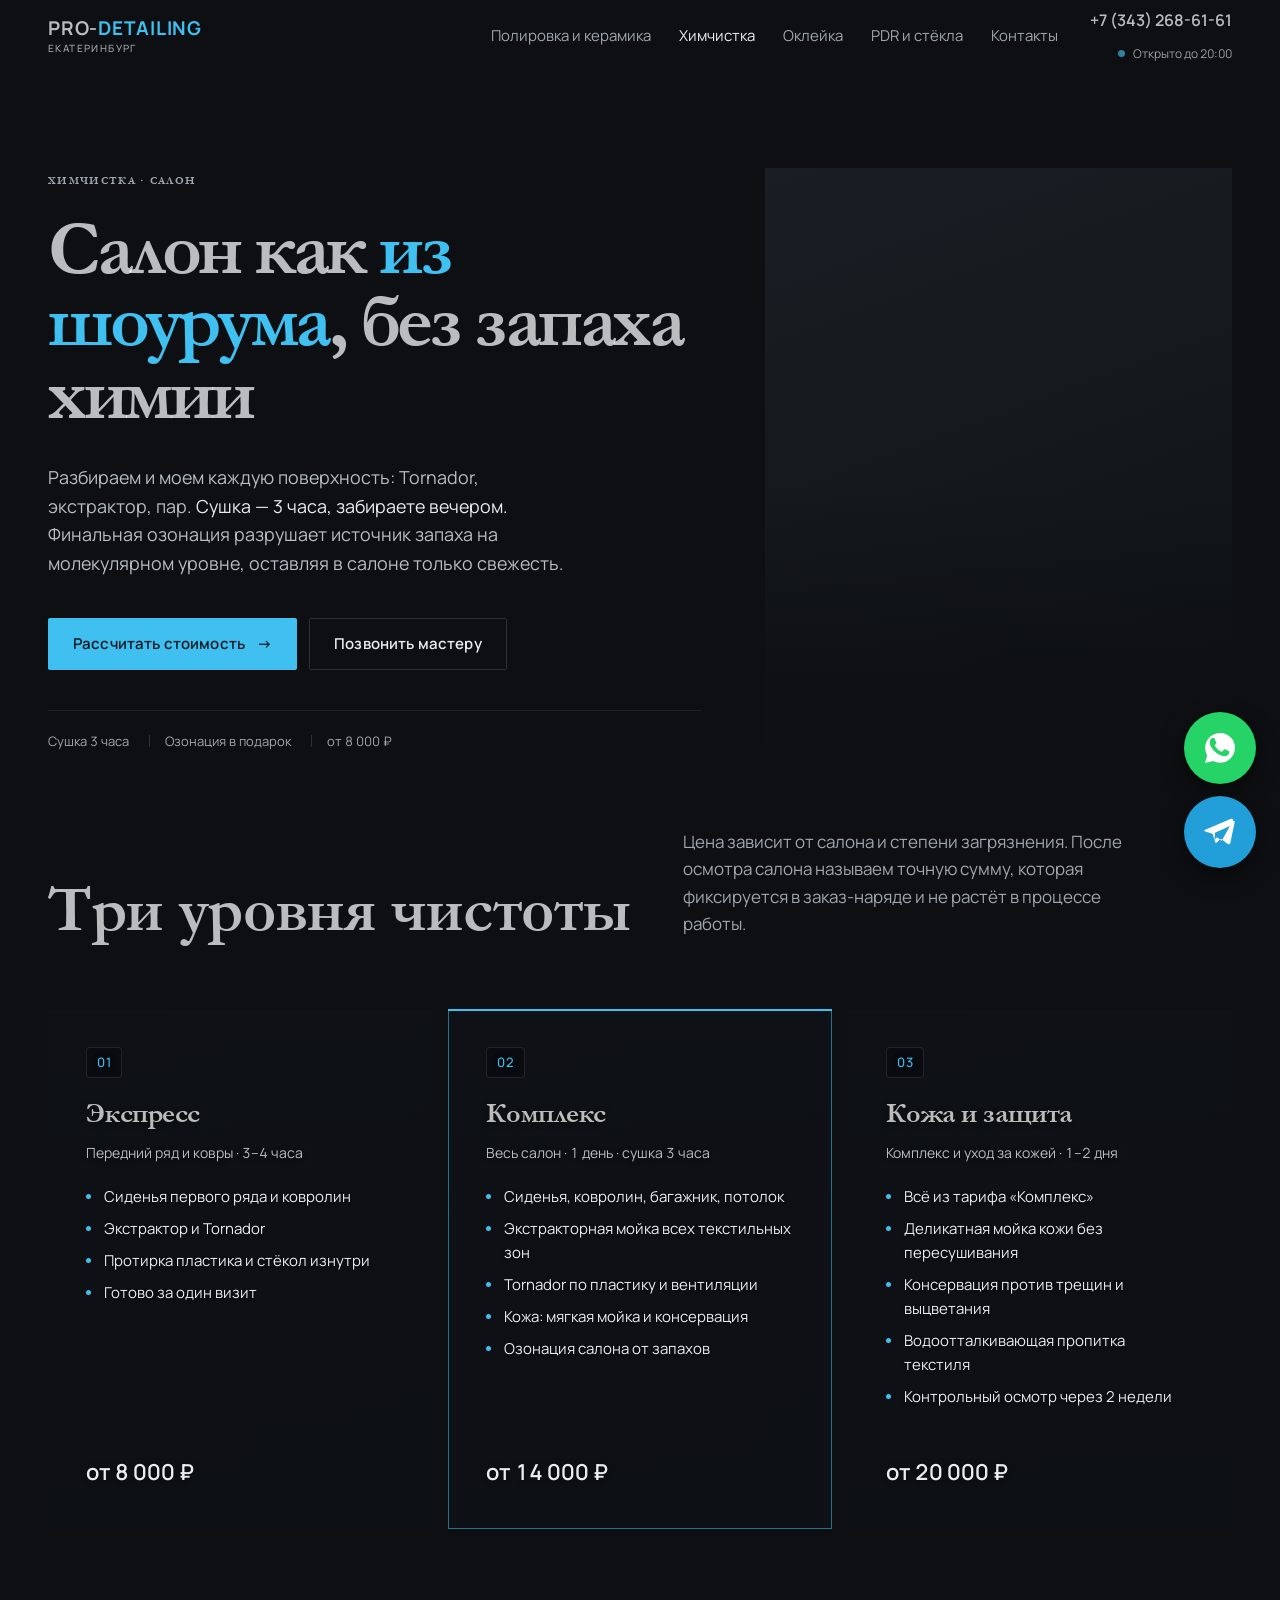
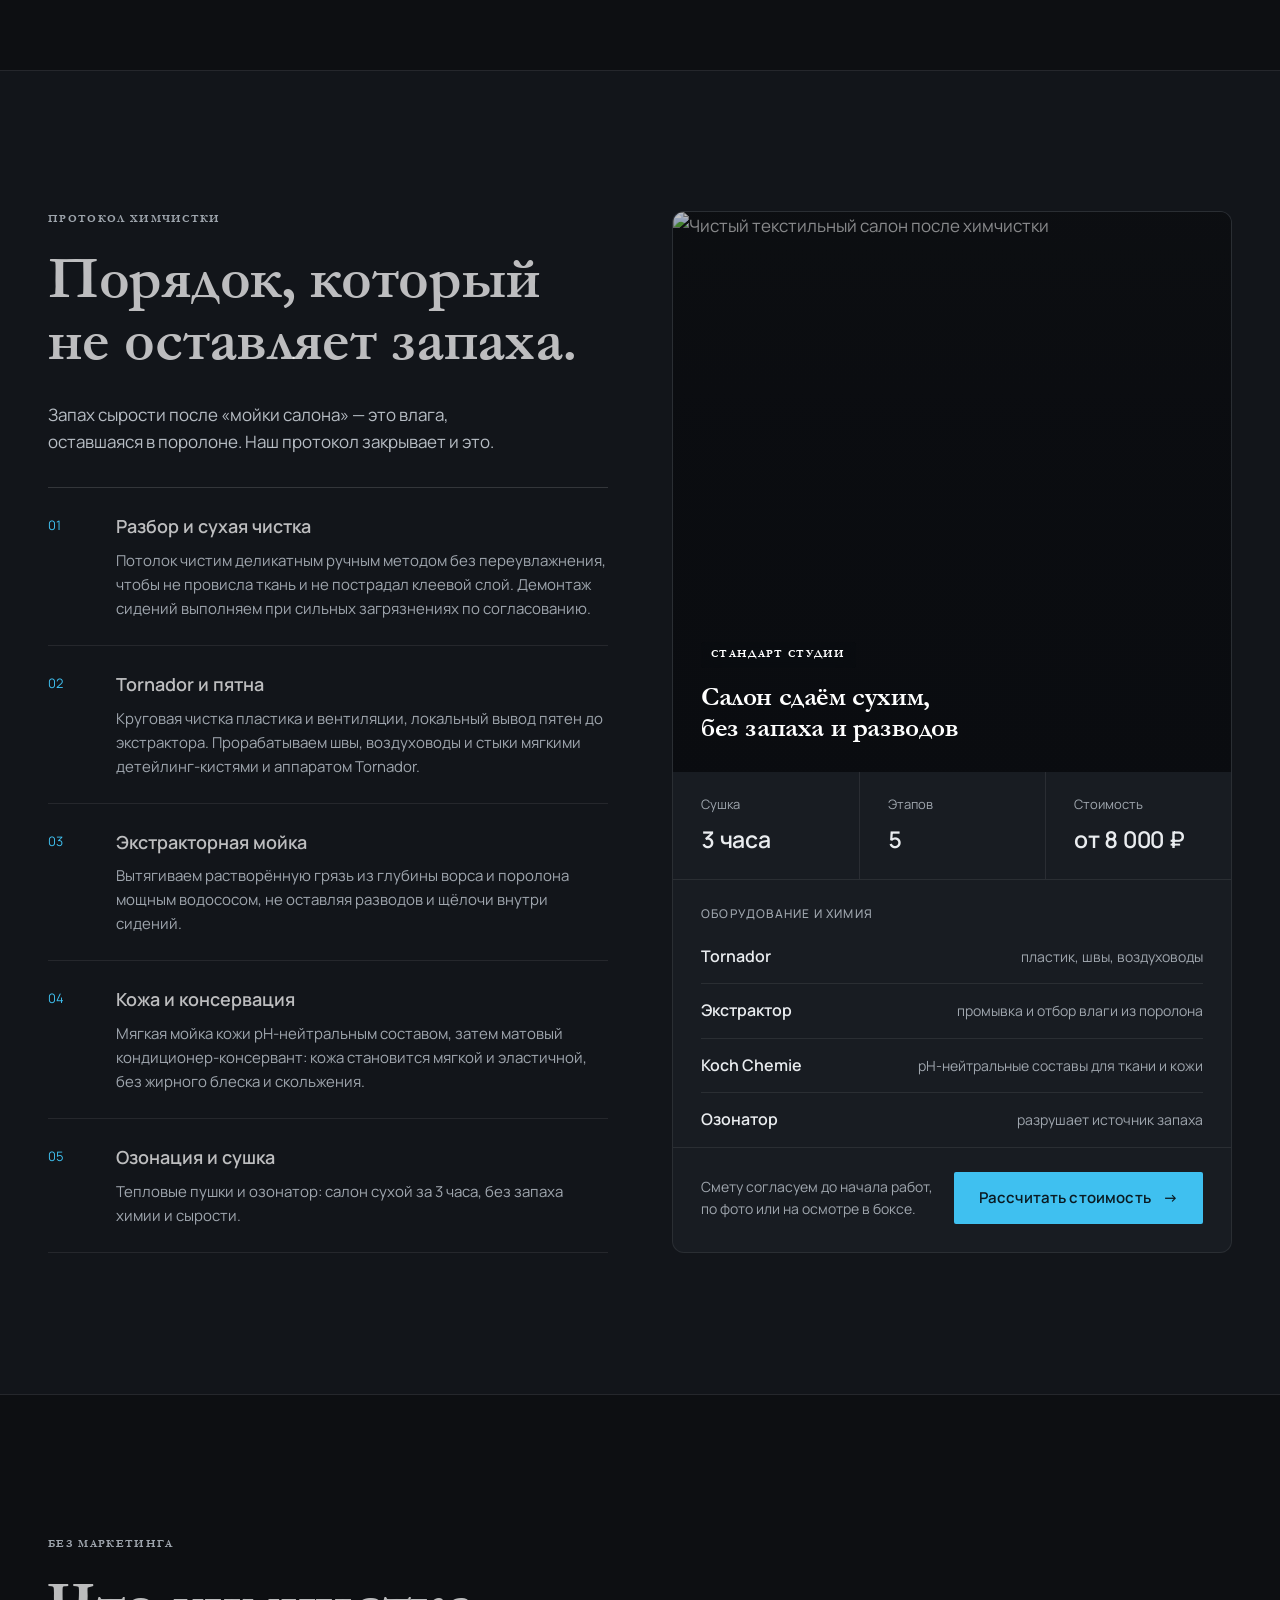
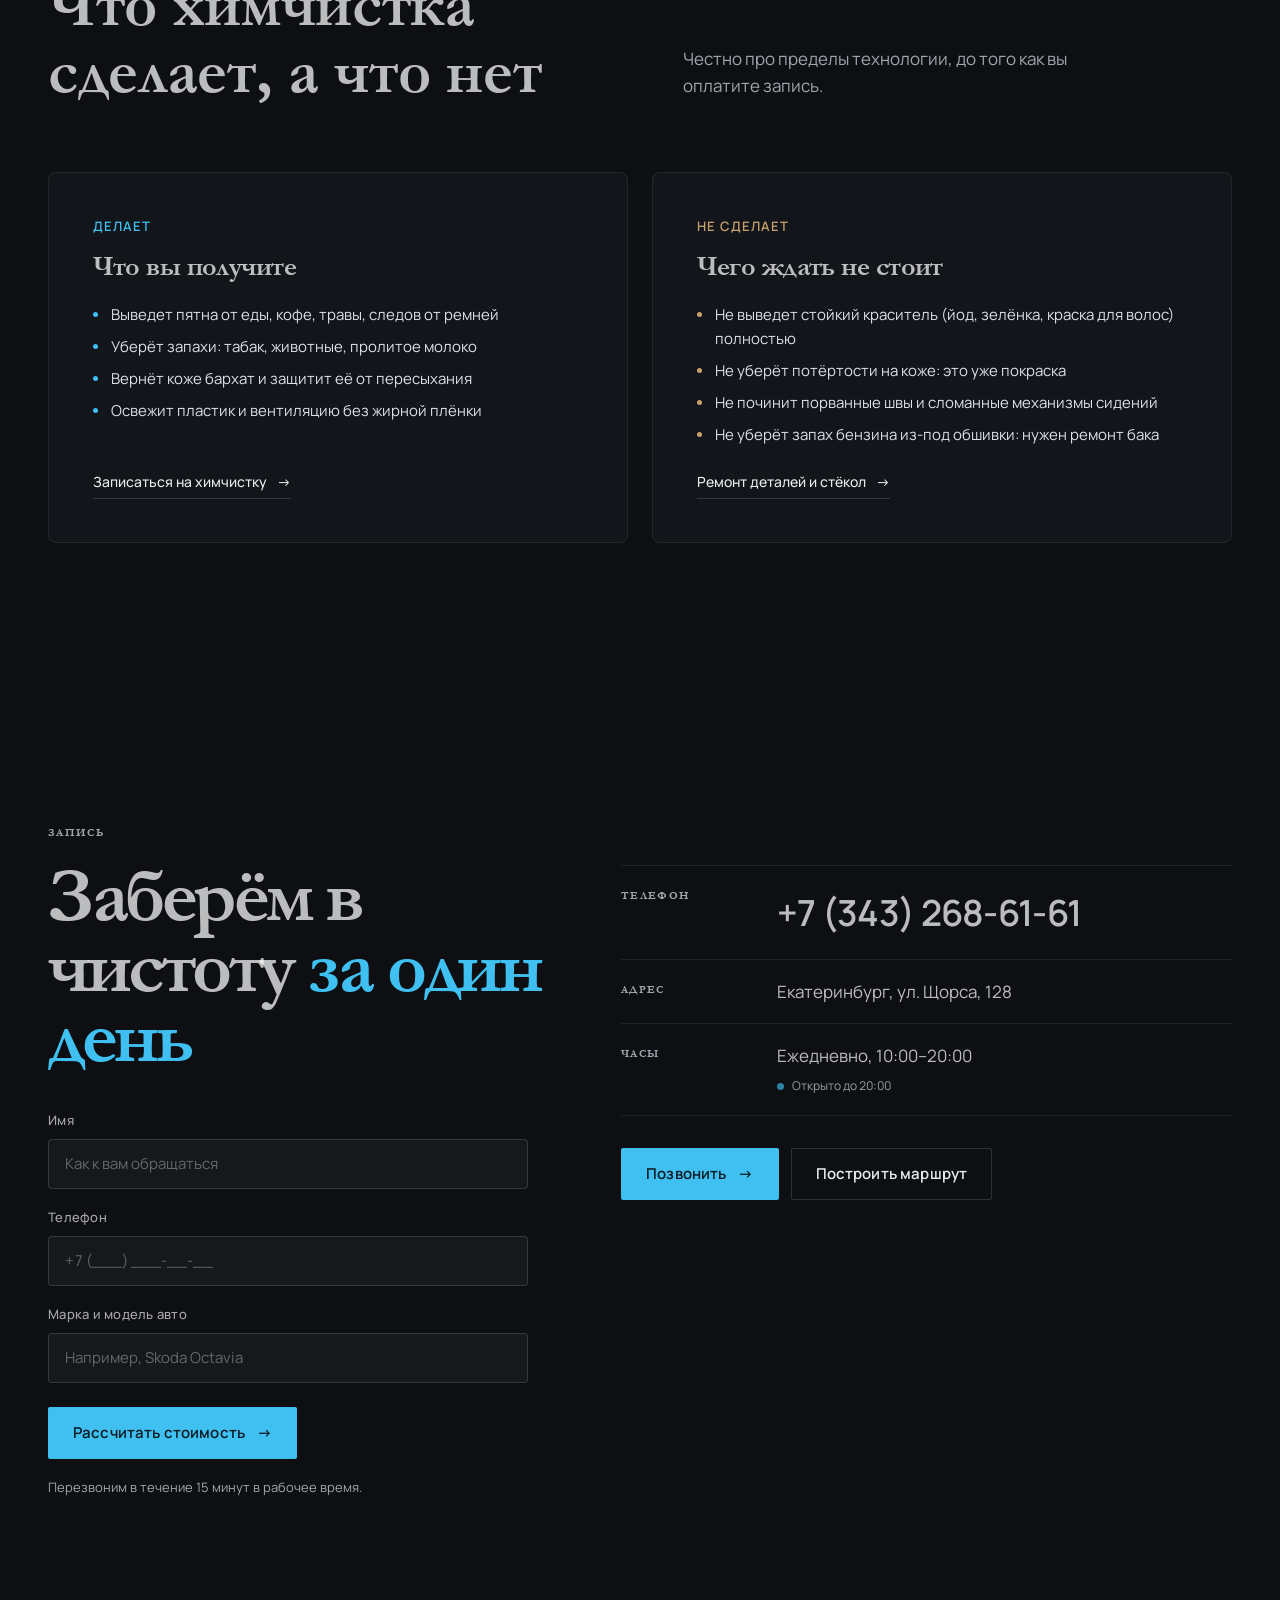
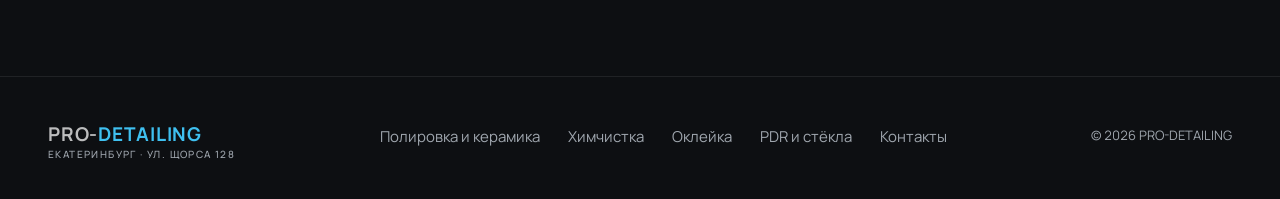
==== commit ef5875c5: "Добавлены мессенджеры и исправлены ссылки WhatsApp/Telegram" ====
--- a/himchistka.html
+++ b/himchistka.html
@@ -497,5 +497,13 @@
   if (y) y.textContent = new Date().getFullYear();
 })();
 </script>
+  <div class="floating-messengers" aria-label="Быстрая связь в мессенджерах">
+    <a class="fm-wa" href="https://wa.me/79527270666" target="_blank" rel="noopener" aria-label="Написать в WhatsApp">
+      <svg viewBox="0 0 24 24" fill="currentColor" aria-hidden="true"><path d="M12.04 2C6.58 2 2.13 6.45 2.13 11.91c0 1.75.46 3.45 1.32 4.95L2 22l5.25-1.38a9.9 9.9 0 0 0 4.79 1.22h.01c5.46 0 9.9-4.45 9.9-9.91A9.85 9.85 0 0 0 12.04 2Zm5.8 14.05c-.25.7-1.45 1.33-2 1.38-.51.05-1.15.24-3.87-.81-3.27-1.29-5.34-4.64-5.5-4.85-.16-.22-1.31-1.75-1.31-3.34 0-1.59.83-2.37 1.13-2.7.29-.32.64-.4.85-.4h.61c.2 0 .46-.07.72.55.27.64.91 2.22.99 2.38.08.16.13.35.03.56-.11.22-.16.35-.32.54-.16.19-.34.42-.48.56-.16.16-.33.34-.14.66.19.32.83 1.37 1.79 2.22 1.23 1.1 2.26 1.44 2.58 1.6.32.16.51.13.7-.08.19-.22.8-.94 1.02-1.26.21-.32.43-.27.72-.16.29.1 1.87.88 2.19 1.04.32.16.53.24.61.38.08.13.08.77-.16 1.53Z"/></svg>
+    </a>
+    <a class="fm-tg" href="https://t.me/+79527270666" target="_blank" rel="noopener" aria-label="Написать в Telegram">
+      <svg viewBox="0 0 24 24" fill="currentColor" aria-hidden="true"><path d="M21.94 4.6 18.9 19.16c-.23 1.03-.84 1.28-1.7.8l-4.7-3.47-2.27 2.18c-.25.25-.46.46-.94.46-.47 0-.4-.18-.56-.63L6.99 13.2l-4.66-1.46c-1.01-.31-1.03-1 .21-1.48L19.42 3.2c.83-.31 1.63.19 1.35 1.4h.17ZM8.66 12.53l-.32 4.6 1.63-1.6 3.13 2.31 5.6-9.9-10.04 4.59Z"/></svg>
+    </a>
+  </div>
 </body>
 </html>
--- a/assets/style.css
+++ b/assets/style.css
@@ -1,3 +1,20 @@
+/* ===== Шрифты ===== */
+@font-face{
+  font-family:"Garamond Libre";
+  src:url("fonts/GaramondLibre-Regular.ttf") format("truetype");
+  font-weight:400;font-style:normal;font-display:swap;
+}
+@font-face{
+  font-family:"Garamond Libre";
+  src:url("fonts/GaramondLibre-Bold.ttf") format("truetype");
+  font-weight:700;font-style:normal;font-display:swap;
+}
+@font-face{
+  font-family:"Garamond Libre";
+  src:url("fonts/GaramondLibre-Italic.ttf") format("truetype");
+  font-weight:400;font-style:italic;font-display:swap;
+}
+
 /* ===== Токены ===== */
 :root{
   --bg:#0D0F12;
@@ -12,7 +29,7 @@
   /* Хром: только логотип и крупные заголовки */
   --chrome:linear-gradient(176deg,#FFFFFF 0%,#D9DEE4 30%,#8E969F 49%,#5E656D 53%,#C9CFD6 72%,#F2F4F6 100%);
   --sans:"Manrope",system-ui,-apple-system,"Segoe UI",Roboto,sans-serif;
-  --display:"Plus Jakarta Sans",system-ui,-apple-system,"Segoe UI",Roboto,sans-serif;
+  --display:"Garamond Libre","Plus Jakarta Sans",system-ui,-apple-system,"Segoe UI",Roboto,serif;
   --mono:var(--sans);
   --ease:cubic-bezier(.2,.7,.1,1);
   --wrap:1280px;
@@ -44,7 +61,7 @@
 /* Акцентное слово: сплошной цвет вместо фольгированного градиента */
 .chrome{color:var(--cyan)}
 
-h1,h2,h3{margin:0;font-family:var(--display);font-weight:600;letter-spacing:-.025em;line-height:1.02}
+h1,h2,h3{margin:0;font-family:var(--display);font-weight:700;letter-spacing:-.005em;line-height:1.05}
 h2{font-size:clamp(34px,5vw,64px)}
 h3{font-size:clamp(22px,2.2vw,30px);letter-spacing:-.015em;line-height:1.15}
 p{margin:0}
@@ -253,6 +270,9 @@
 }
 @media (max-width:760px){
   body{padding-bottom:calc(68px + env(safe-area-inset-bottom))}
+  .hero-facts{padding-right:52px;gap:8px 16px}
+  .hero-facts span{padding-left:0}
+  .hero-facts span::before{display:none}
   .bento{grid-template-columns:1fr}
   .card-main{grid-row:auto;min-height:520px}
   .card-wide{flex-direction:column}
@@ -420,6 +440,12 @@
   .case-head p{max-width:560px}
 }
 @media (max-width:760px){
+  /* Липкий заголовок кейса на телефоне наползает на фото и спецификации */
+  .case--split,
+  .case-head{
+    position:static !important;
+    top:auto !important;
+  }
   .tiers,.duo,.compare,.ba{grid-template-columns:1fr}
   .tiers .card{min-height:440px}
   .tiers .card:last-child{grid-column:auto}
@@ -497,4 +523,32 @@
 .std-photo img{position:absolute;inset:0}
 .std-stats dd,.std-name{white-space:nowrap}
 @media (max-width:1024px){ .std-photo{flex:none;aspect-ratio:16/10;min-height:0} }
-@media (max-width:560px){ .std-photo{aspect-ratio:4/3} }+@media (max-width:560px){ .std-photo{aspect-ratio:4/3} }
+/* ===== Плавающие мессенджеры ===== */
+.floating-messengers{
+  position:fixed;
+  right:24px;
+  bottom:32px;
+  z-index:99;
+  display:flex;
+  flex-direction:column;
+  gap:12px;
+}
+.floating-messengers a{
+  width:72px;height:72px;
+  border-radius:50%;
+  display:flex;align-items:center;justify-content:center;
+  color:#fff;
+  box-shadow:0 8px 24px rgba(0,0,0,0.45);
+  transition:transform .18s var(--ease);
+}
+.floating-messengers a:hover,
+.floating-messengers a:active{transform:scale(1.08)}
+.floating-messengers svg{width:36px;height:36px;display:block}
+.fm-wa{background:#25D366}
+.fm-tg{background:#229ED9}
+@media (max-width:760px){
+  .floating-messengers{right:18px;bottom:128px;gap:10px}
+  .floating-messengers a{width:48px;height:48px}
+  .floating-messengers svg{width:24px;height:24px}
+}
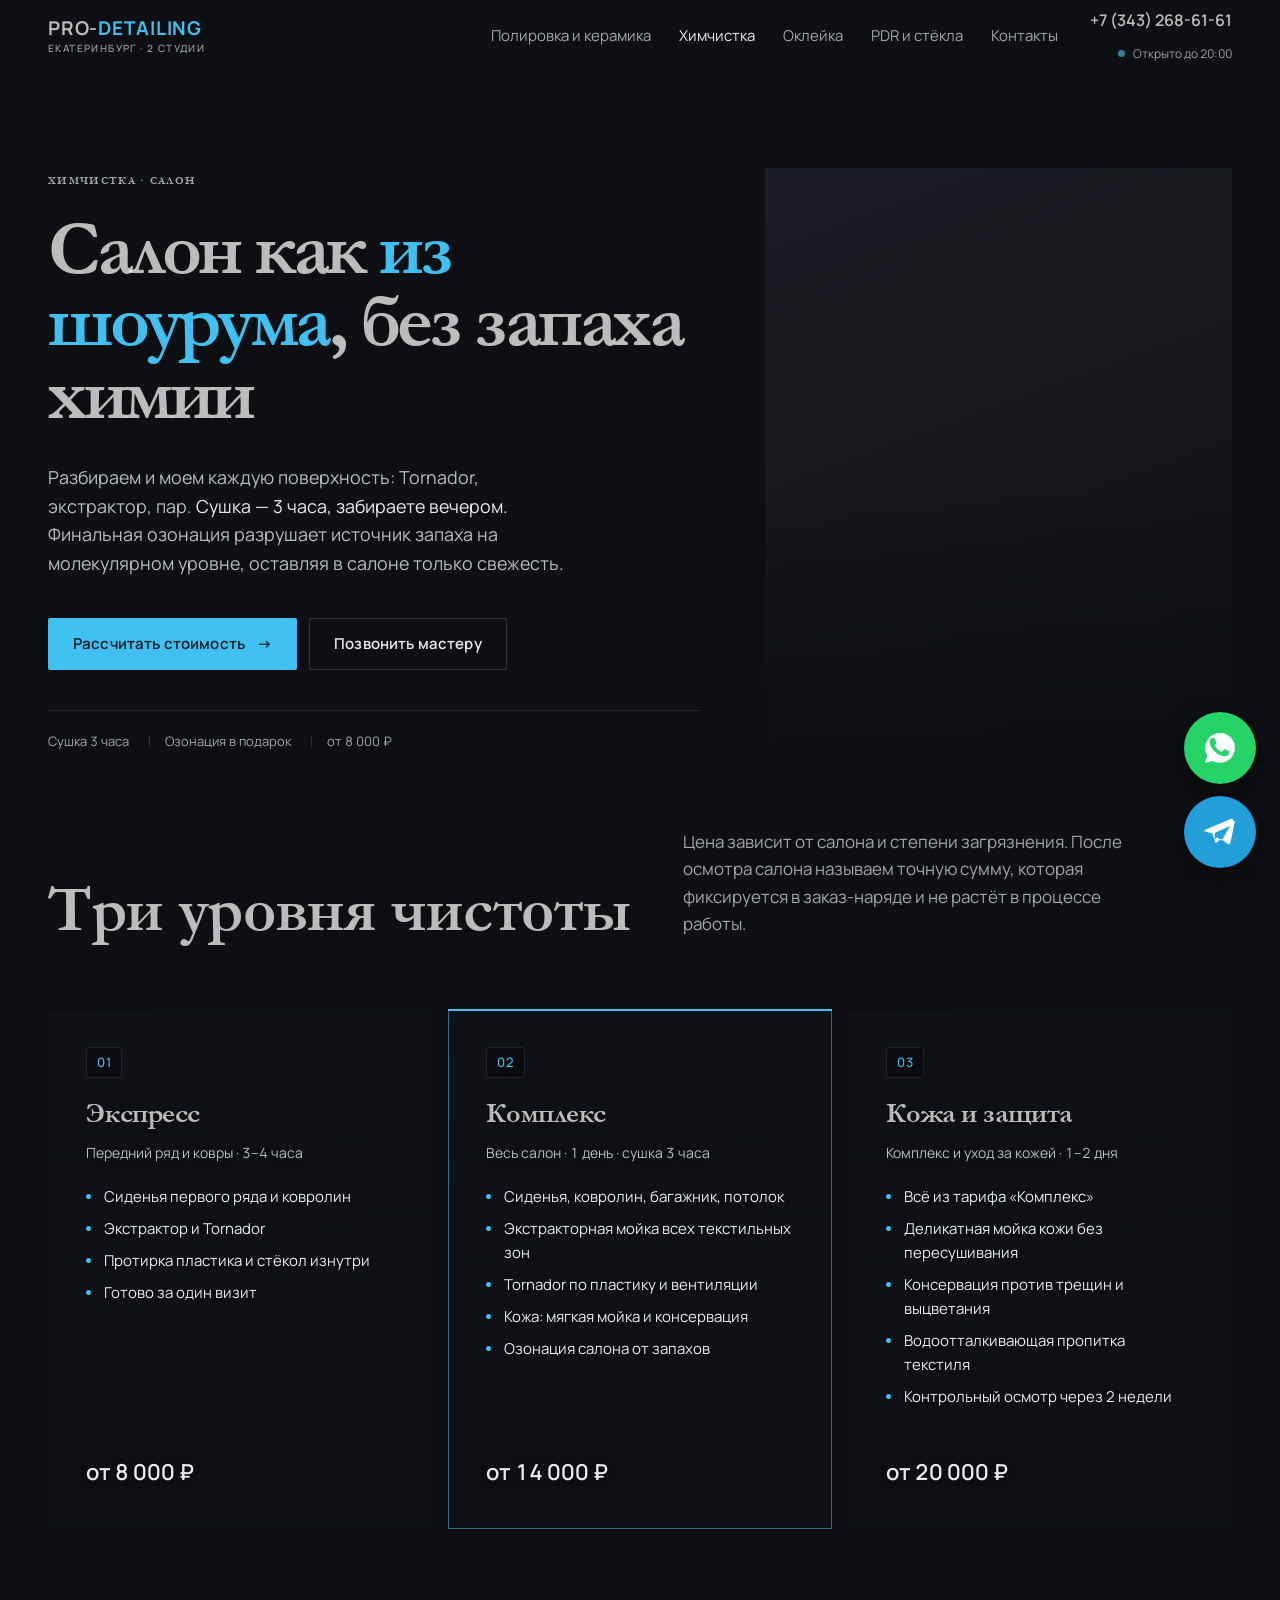
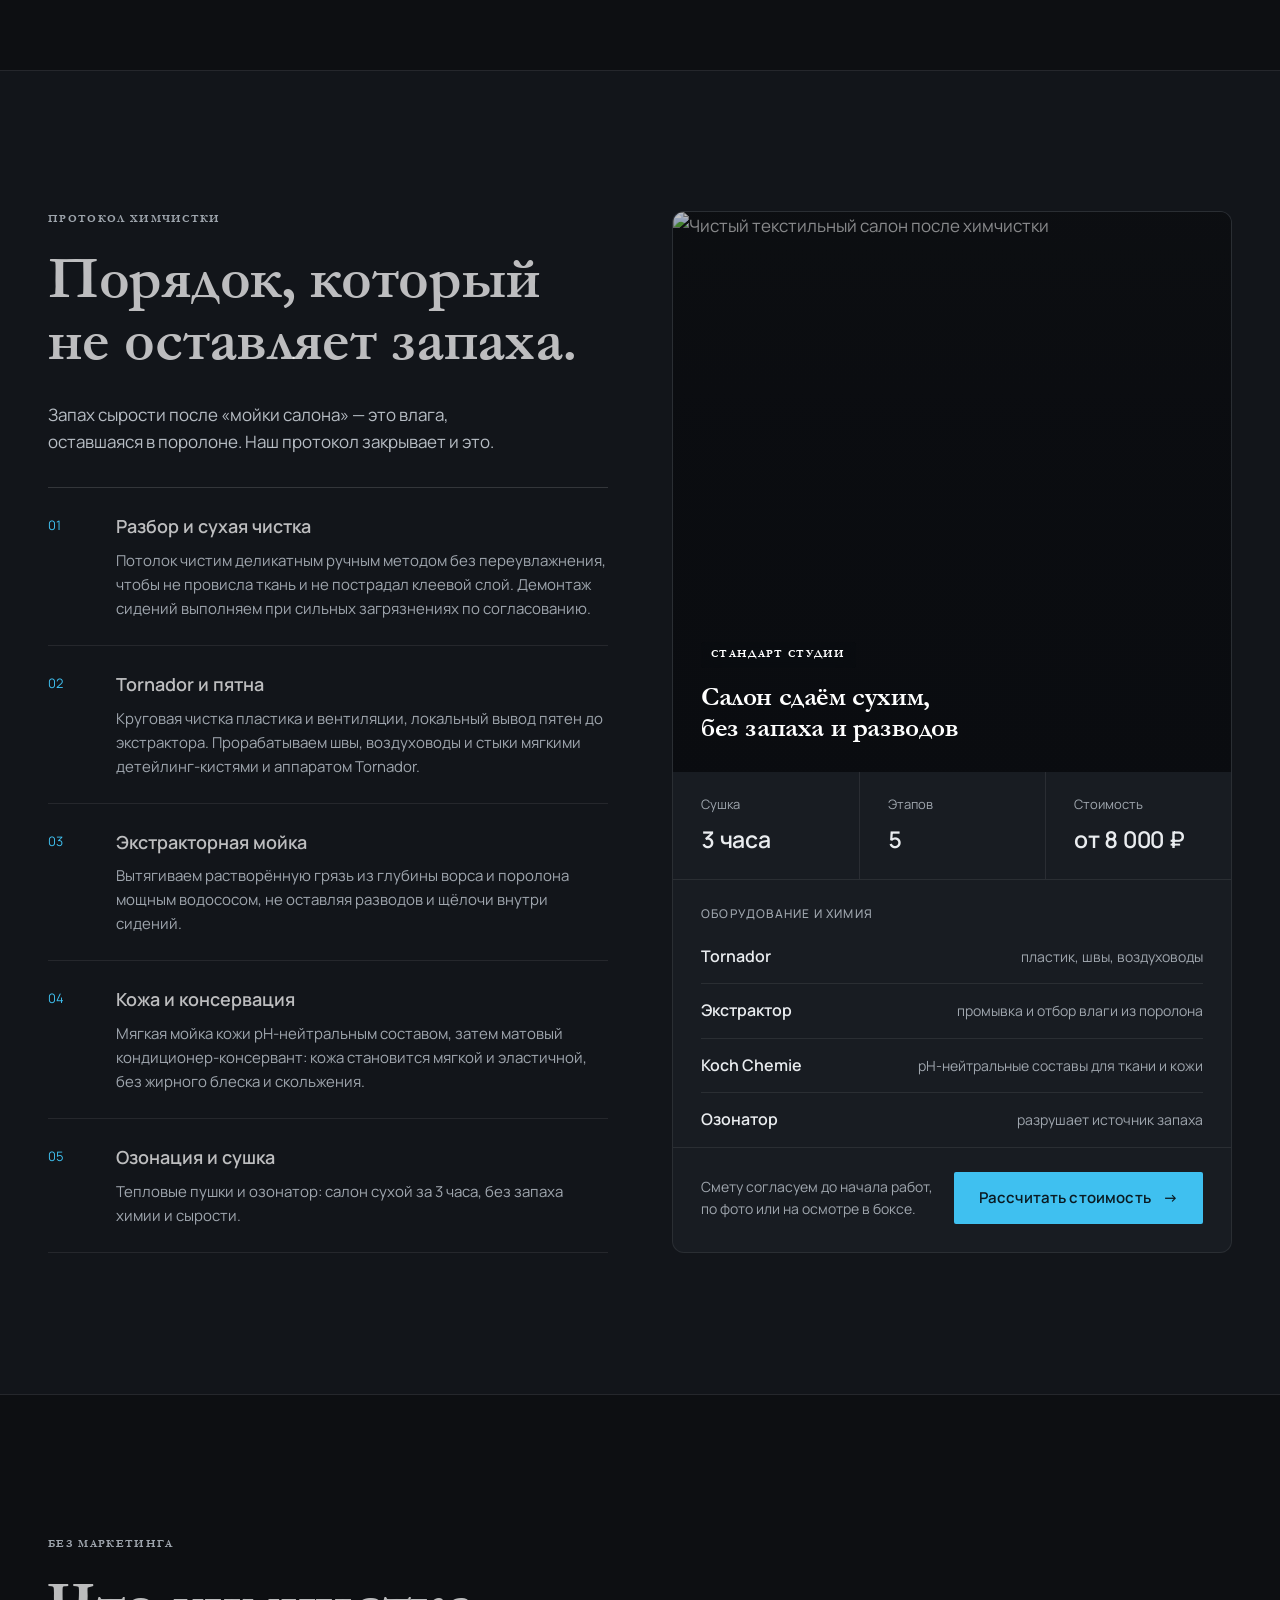
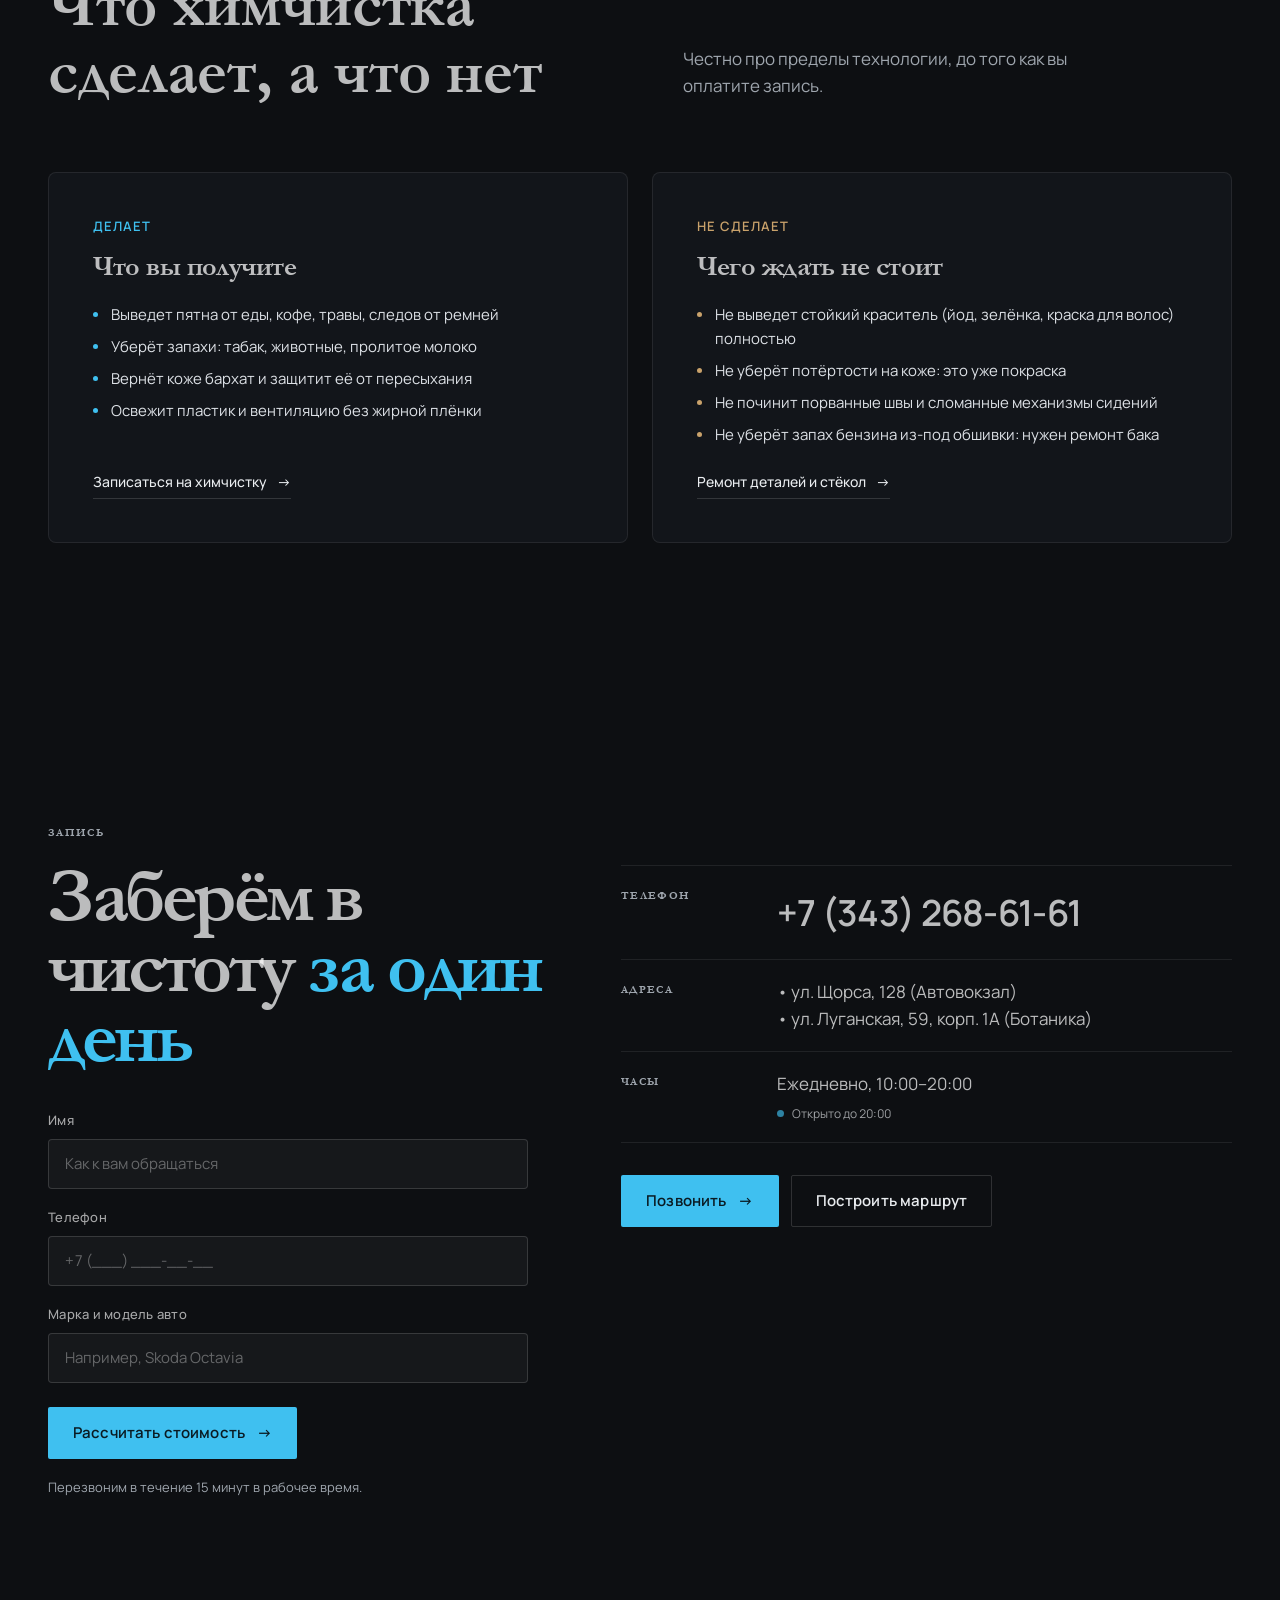
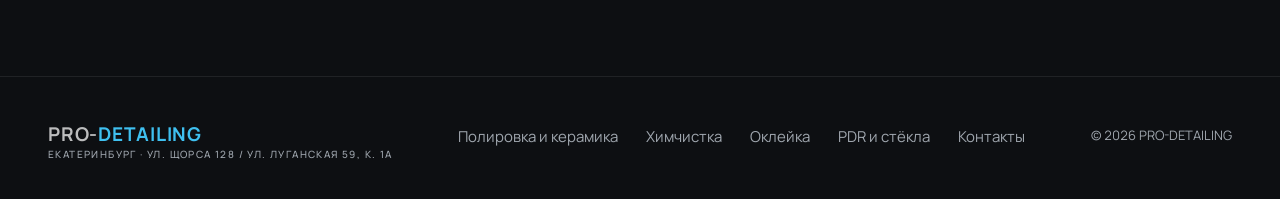
==== commit 9be8e2f9: "kontakty: восстановить map-title, выровнять hero-колонки" ====
--- a/himchistka.html
+++ b/himchistka.html
@@ -29,7 +29,7 @@
     "telephone": "+73432686161",
     "address": {
       "@type": "PostalAddress",
-      "streetAddress": "ул. Щорса, 128",
+      "streetAddress": "ул. Щорса, 128 / ул. Луганская, 59, корп. 1А",
       "addressLocality": "Екатеринбург",
       "addressCountry": "RU"
     }
@@ -51,7 +51,7 @@
   <div class="wrap">
     <a href="index.html" class="logo" aria-label="PRO-DETAILING, на главную">
       <b>PRO-<span class="chrome">DETAILING</span></b>
-      <small>Екатеринбург</small>
+      <small>Екатеринбург · 2 студии</small>
     </a>
     <nav class="nav" aria-label="Основная навигация">
       <a href="keramika.html">Полировка и керамика</a>
@@ -76,7 +76,7 @@
   <a href="okleyka.html">Оклейка плёнкой</a>
   <a href="pdr-stekla.html">PDR и стёкла</a>
   <a href="kontakty.html">Контакты</a>
-  <p class="mnav-meta">ул. Щорса 128 · 10:00–20:00 ежедневно</p>
+  <p class="mnav-meta">Щорса 128 · Луганская 59к1А · 10:00–20:00 ежедневно</p>
 </nav>
 
 <main id="main">
@@ -332,8 +332,8 @@
             <a class="c-phone" href="tel:+73432686161">+7 (343) 268-61-61</a>
           </div>
           <div class="c-row">
-            <span class="label">Адрес</span>
-            <span>Екатеринбург, ул. Щорса, 128</span>
+            <span class="label">Адреса</span>
+            <span>• ул. Щорса, 128 (Автовокзал)<br>• ул. Луганская, 59, корп. 1А (Ботаника)</span>
           </div>
           <div class="c-row">
             <span class="label">Часы</span>
@@ -358,7 +358,7 @@
   <div class="wrap">
     <a href="index.html" class="logo" aria-label="PRO-DETAILING, на главную">
       <b>PRO-<span class="chrome">DETAILING</span></b>
-      <small>Екатеринбург · ул. Щорса 128</small>
+      <small>Екатеринбург · ул. Щорса 128 / ул. Луганская 59, к. 1А</small>
     </a>
     <nav aria-label="Навигация в подвале">
       <a href="keramika.html">Полировка и керамика</a>
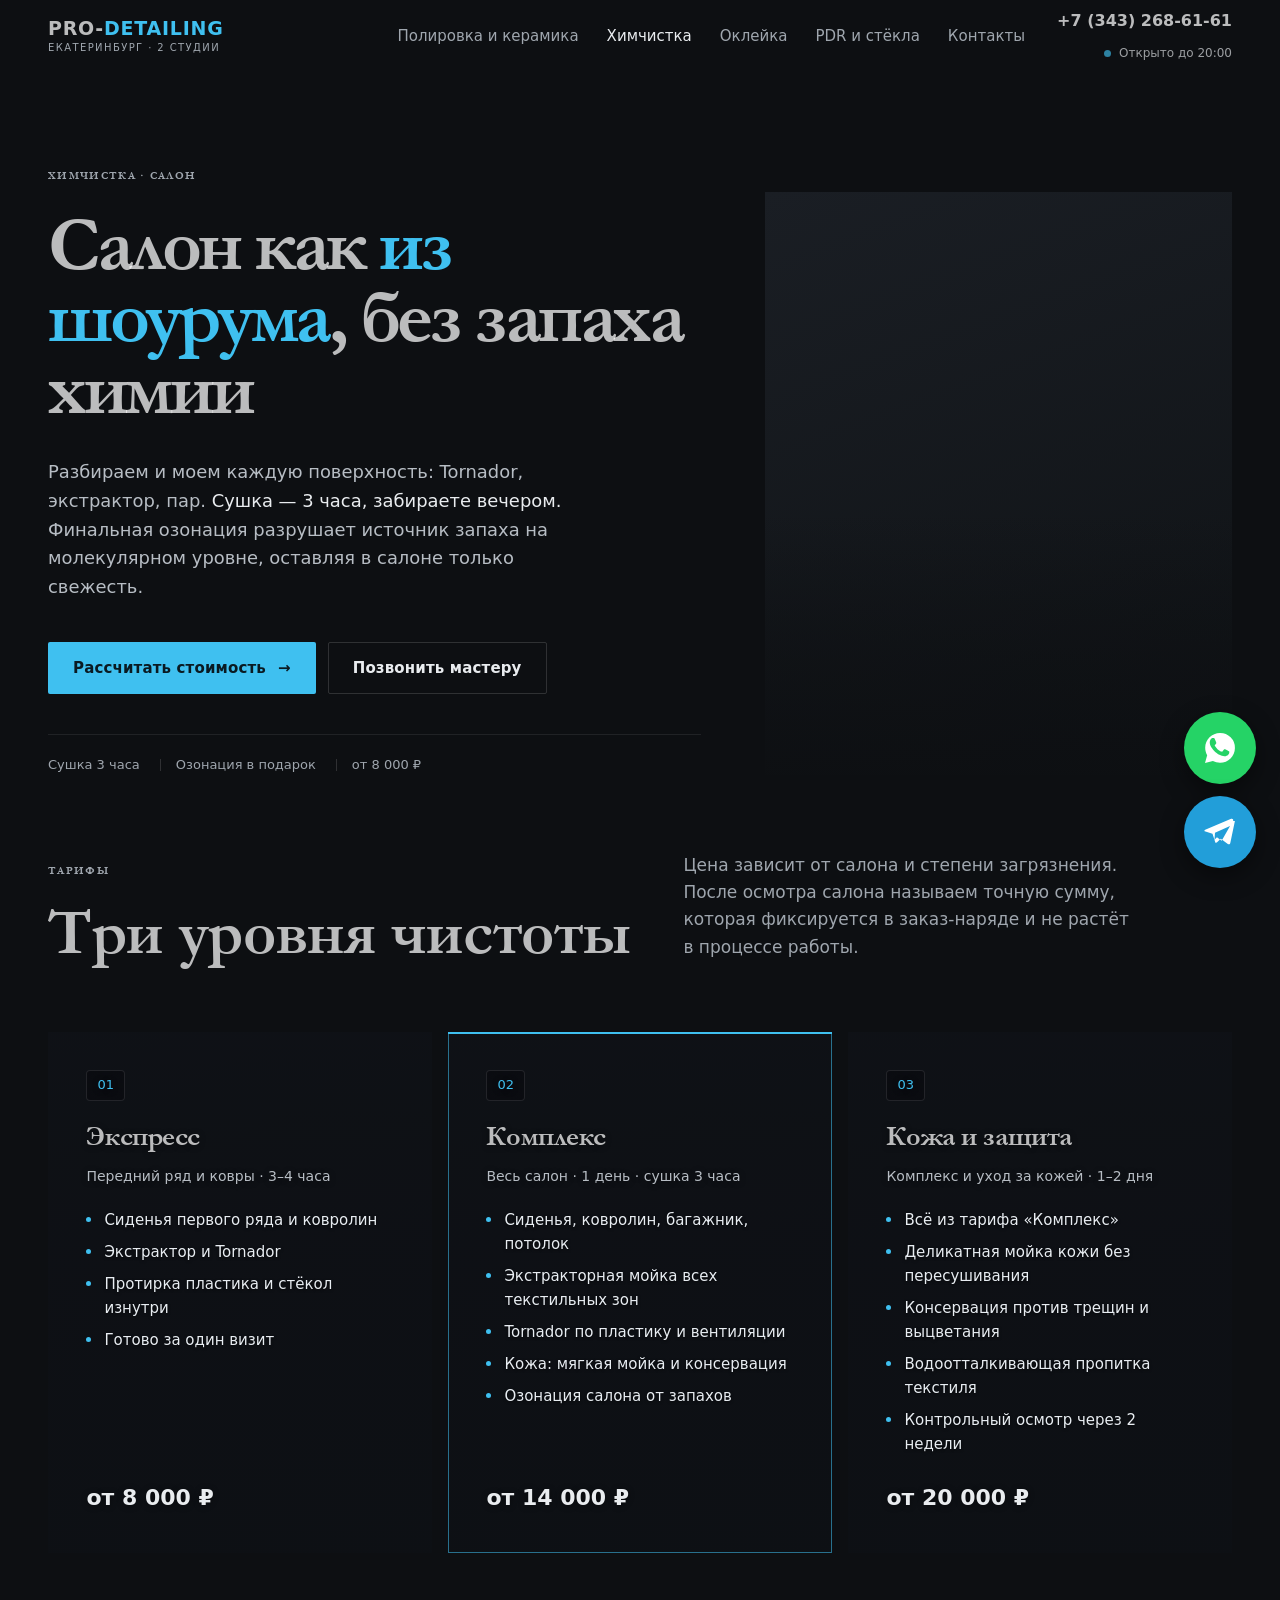
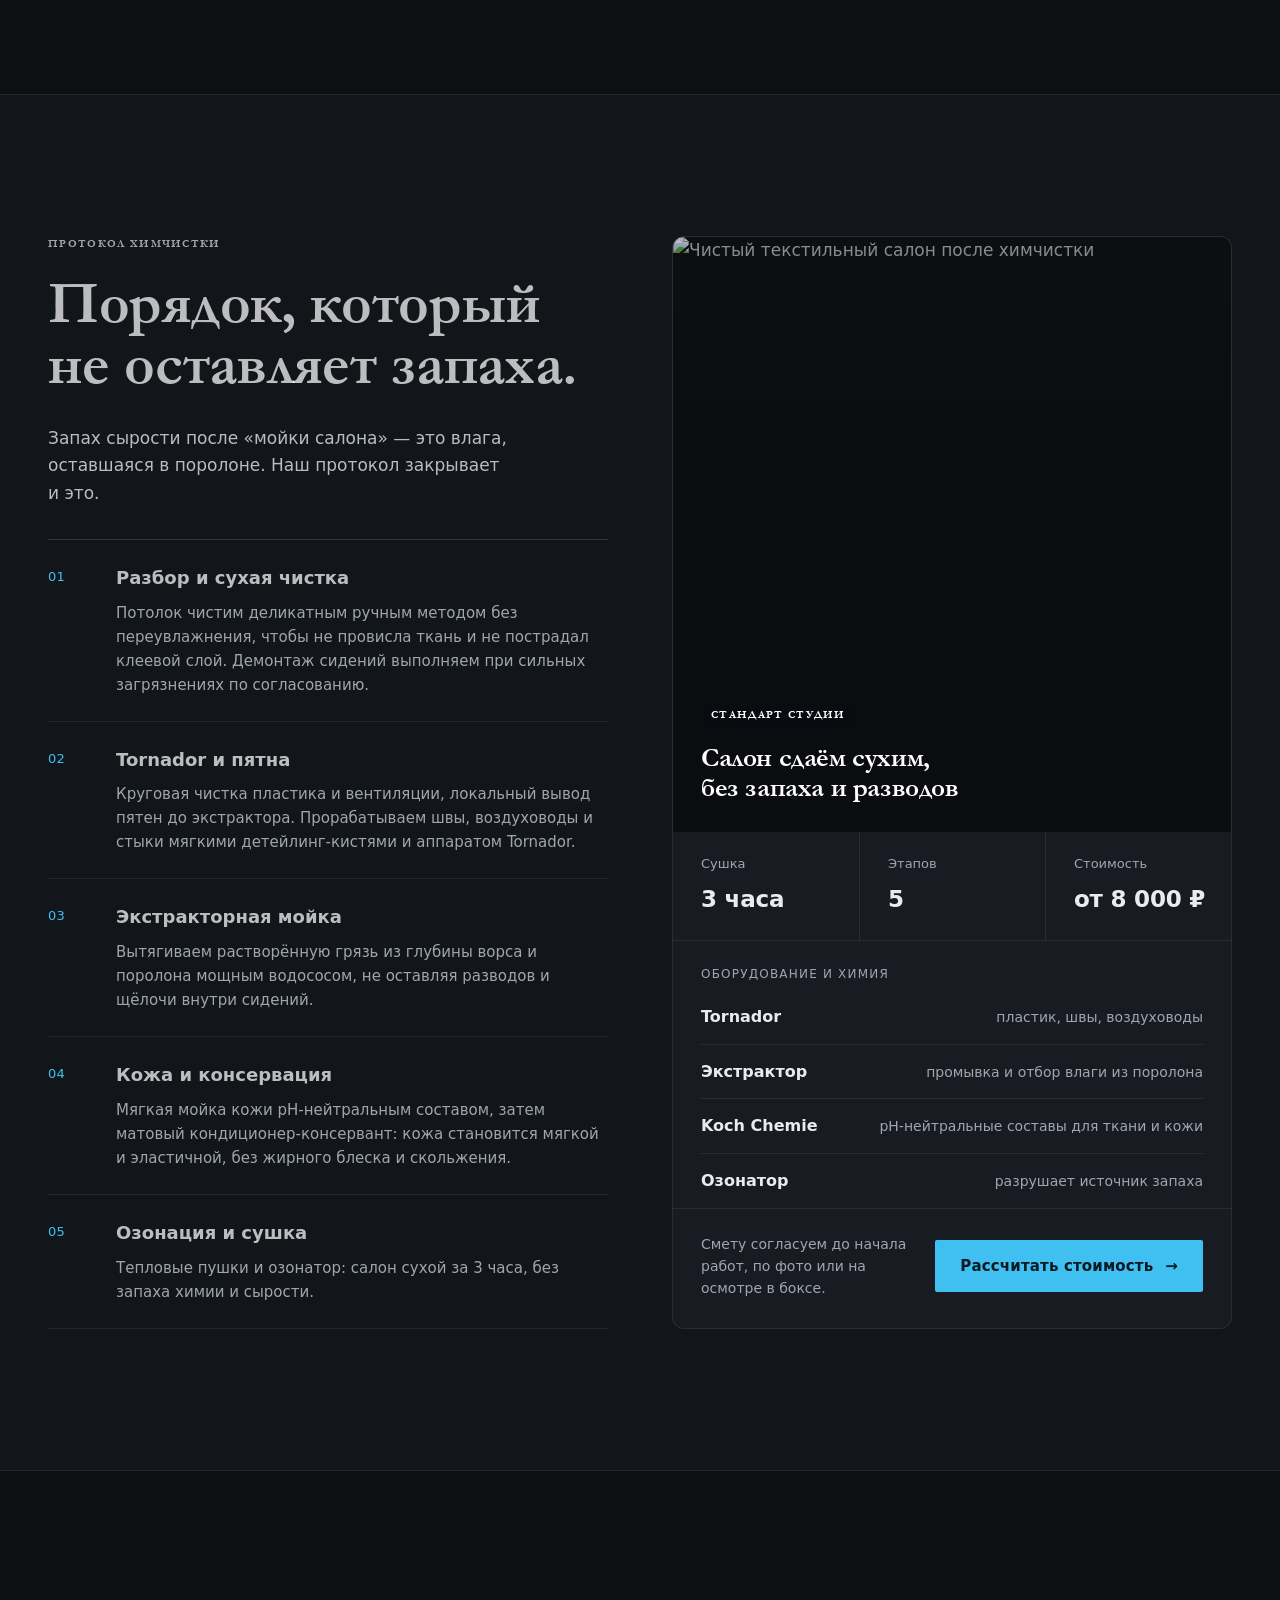
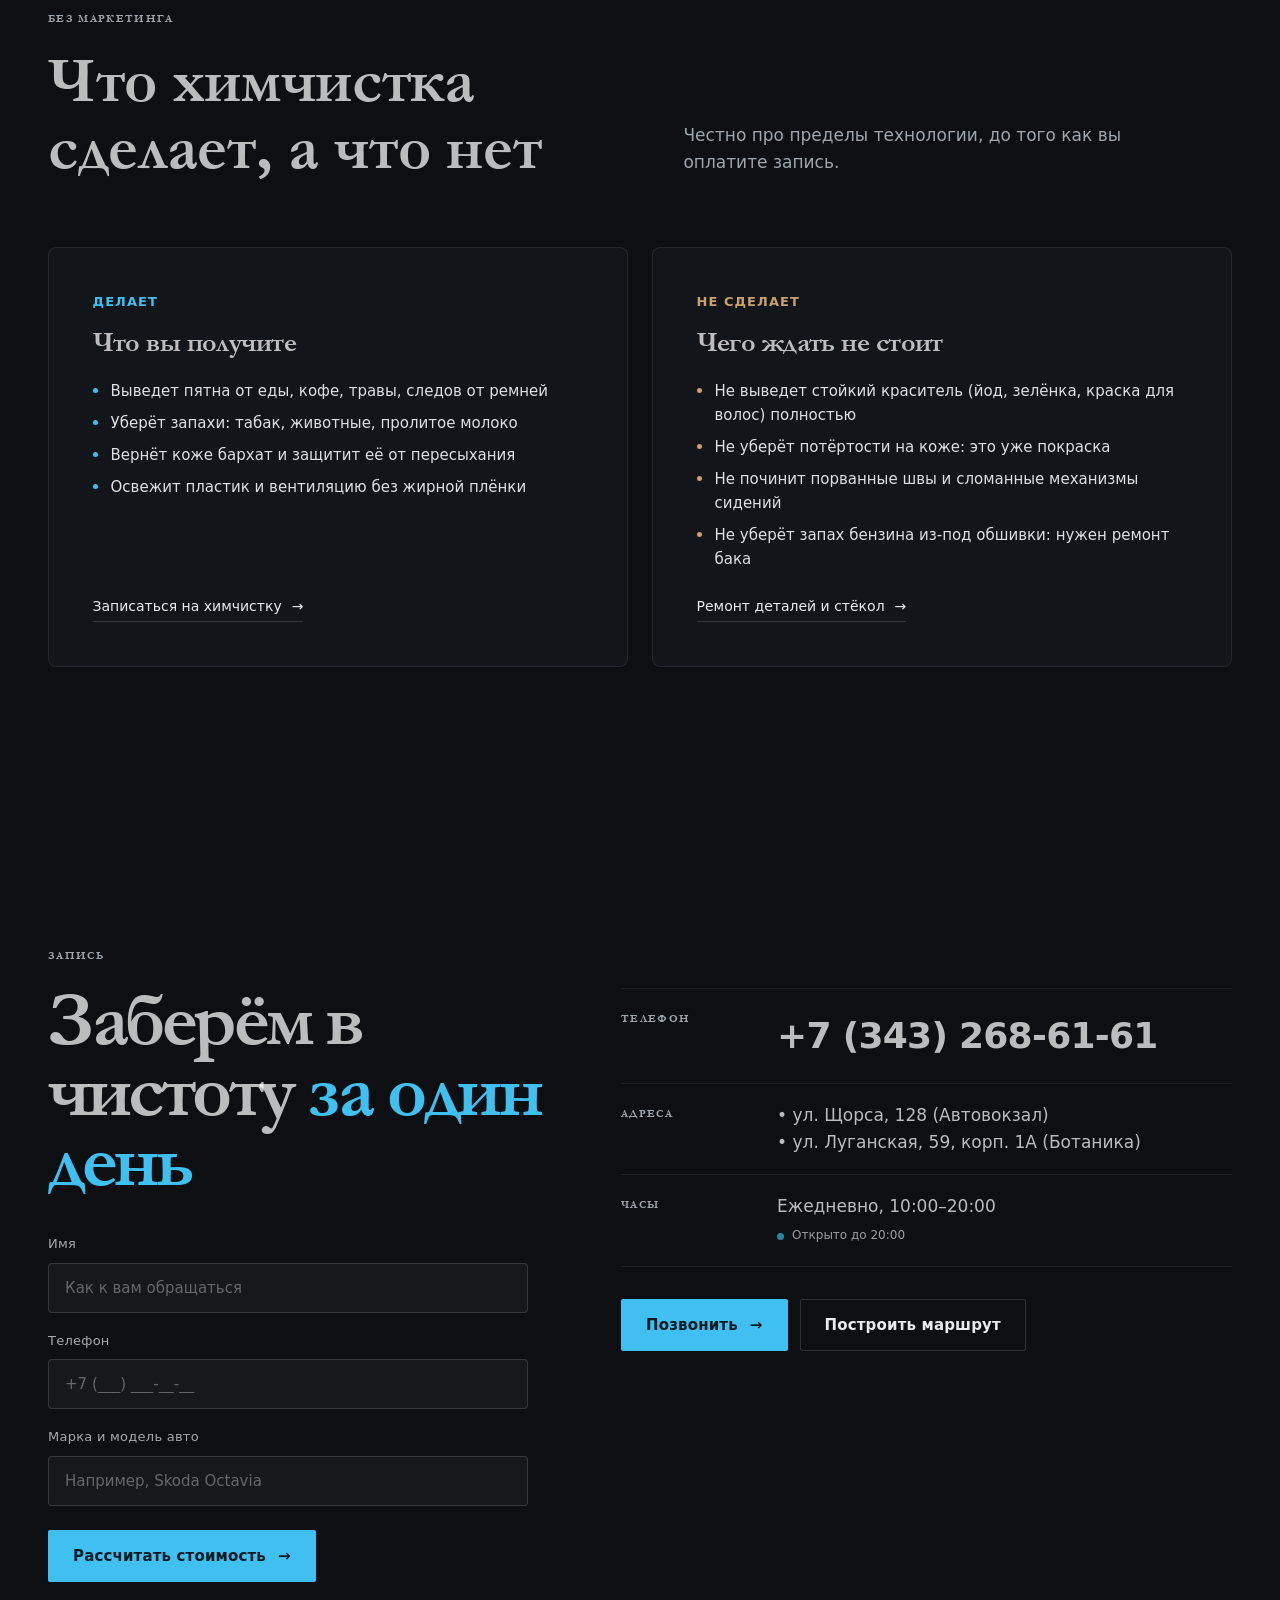
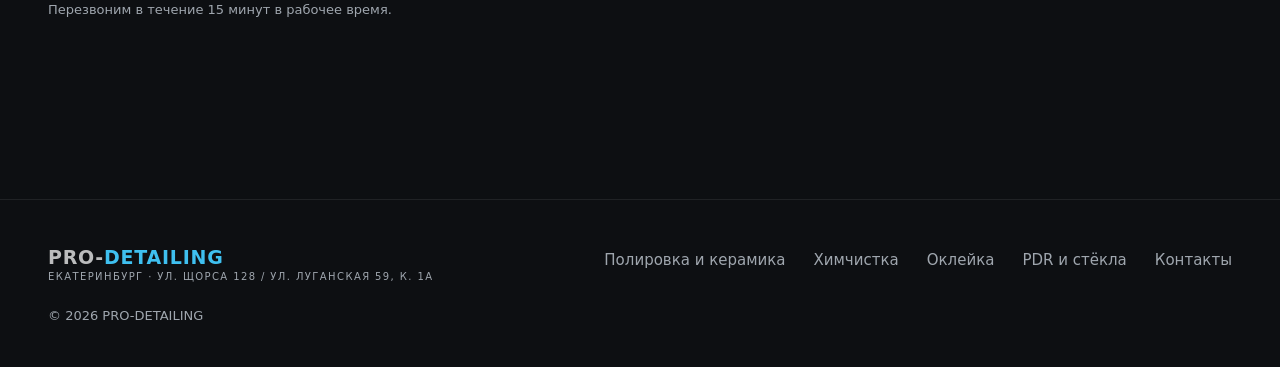
==== commit c22add6c: "himchistka: единый шрифт шапки (Inter Tight) как на остальных страницах" ====
--- a/himchistka.html
+++ b/himchistka.html
@@ -1,4 +1,4 @@
-<!DOCTYPE html>
+﻿<!DOCTYPE html>
 <html lang="ru">
 <head>
 <meta charset="UTF-8">
@@ -14,7 +14,7 @@
 
 <link rel="preconnect" href="https://fonts.googleapis.com">
 <link rel="preconnect" href="https://fonts.gstatic.com" crossorigin>
-<link href="https://fonts.googleapis.com/css2?family=Manrope:wght@400;500;600&family=Plus+Jakarta+Sans:wght@500;600;700&display=swap" rel="stylesheet">
+<link href="https://fonts.googleapis.com/css2?family=Inter+Tight:wght@400;500;600;700&family=IBM+Plex+Mono:wght@400;500&display=swap" rel="stylesheet">
 <link rel="preconnect" href="https://images.unsplash.com">
 <link rel="stylesheet" href="assets/style.css">
 
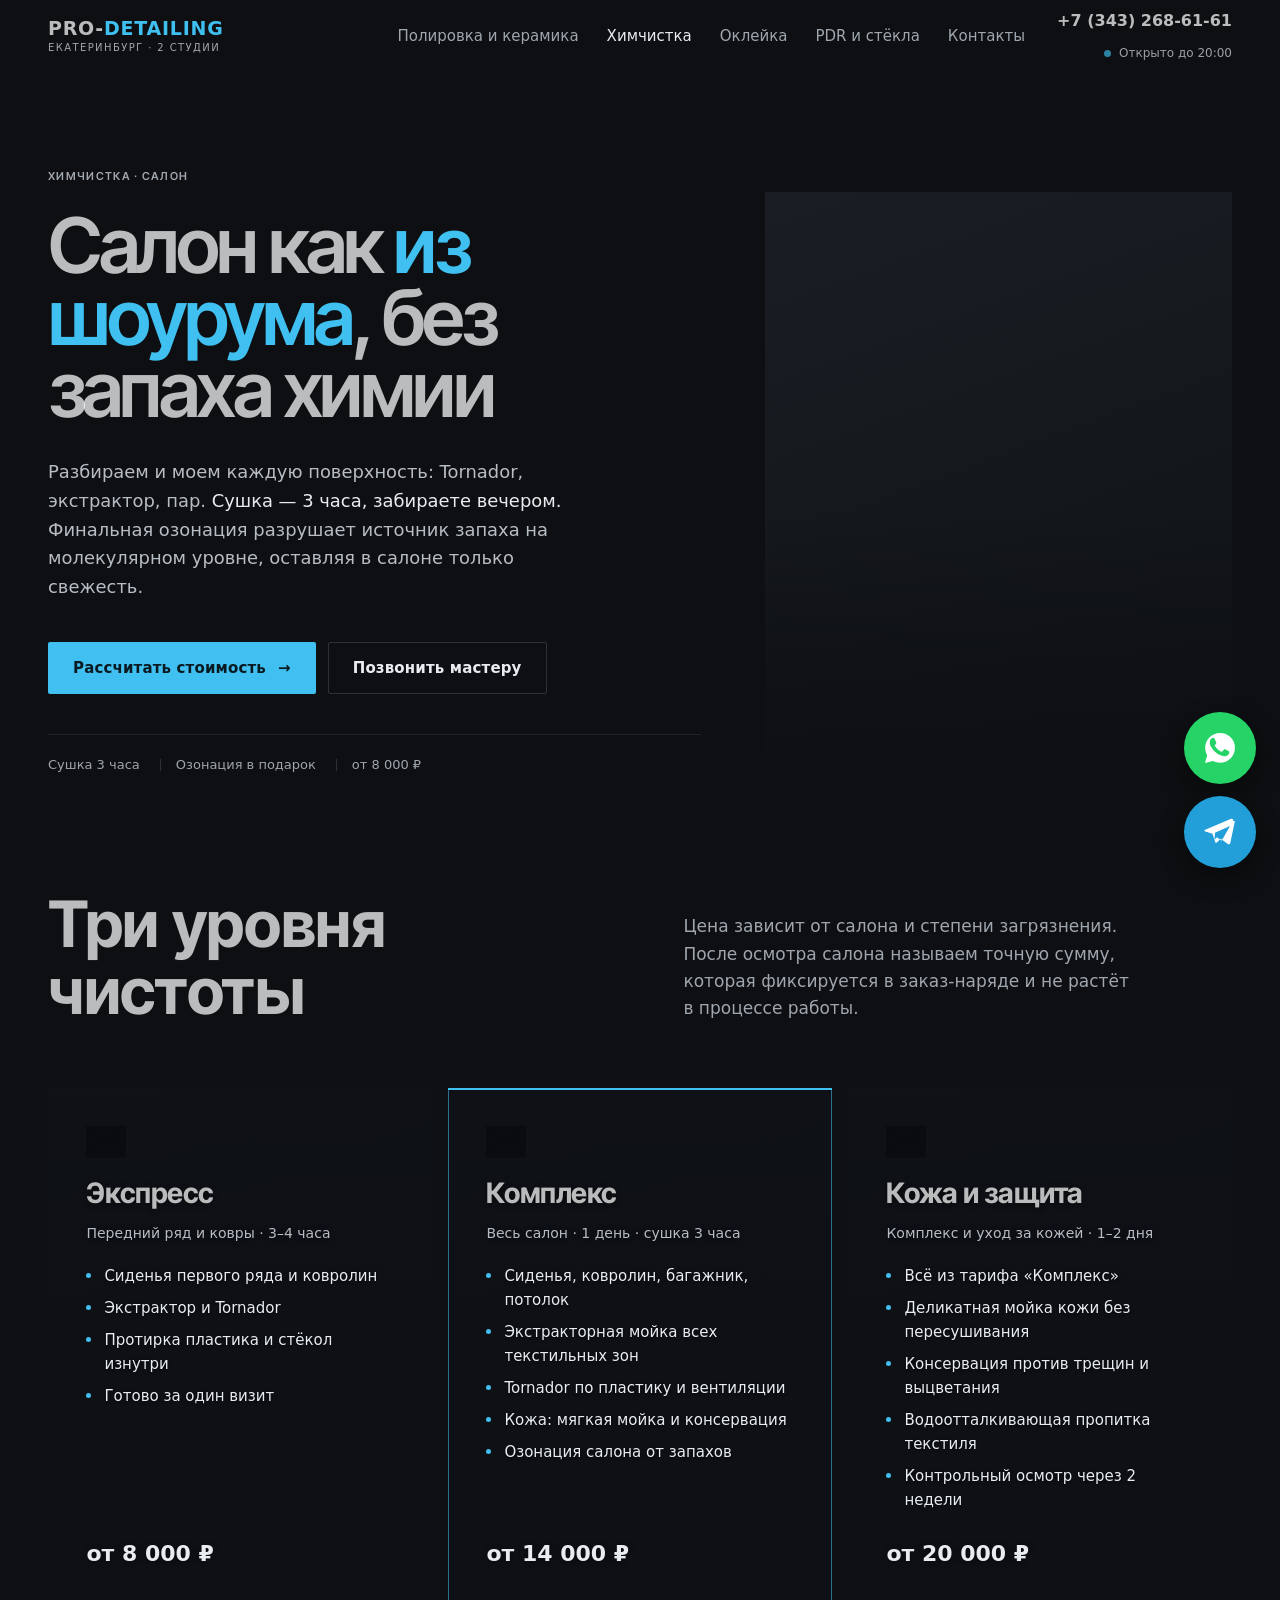
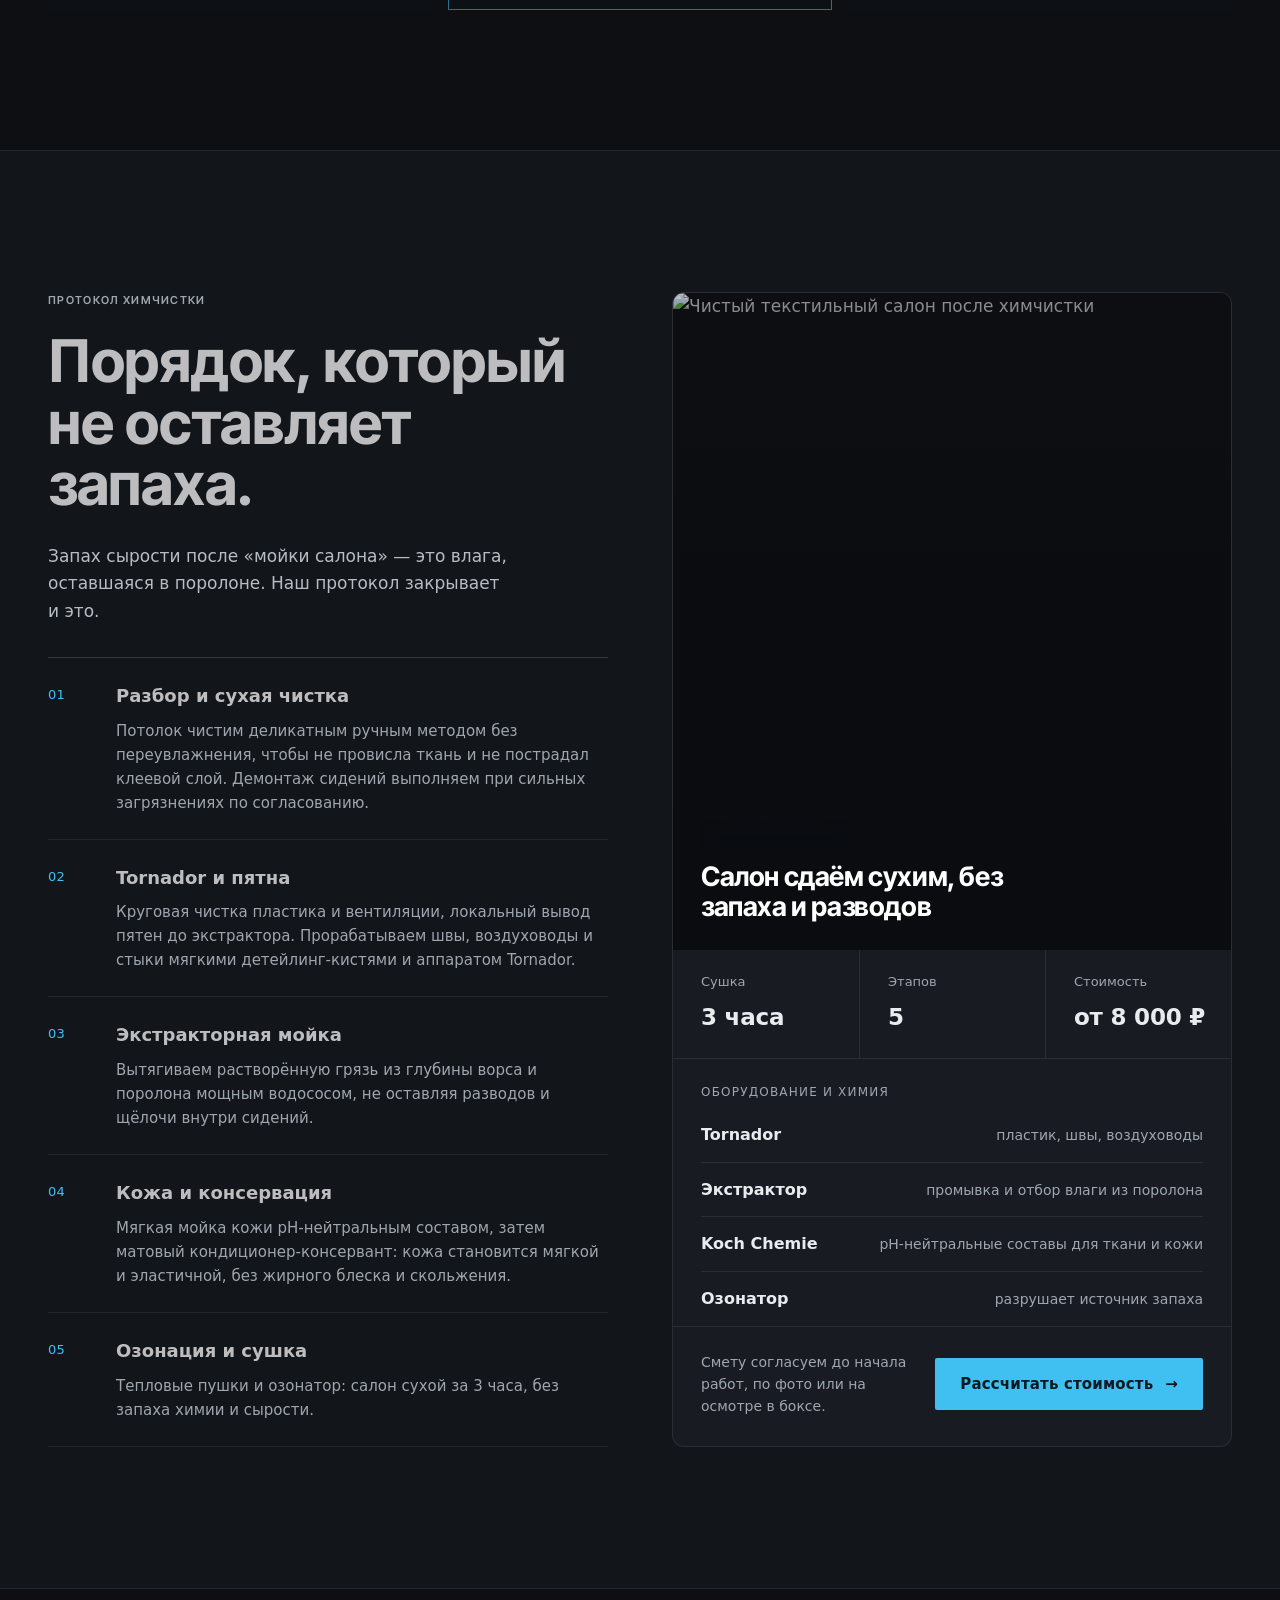
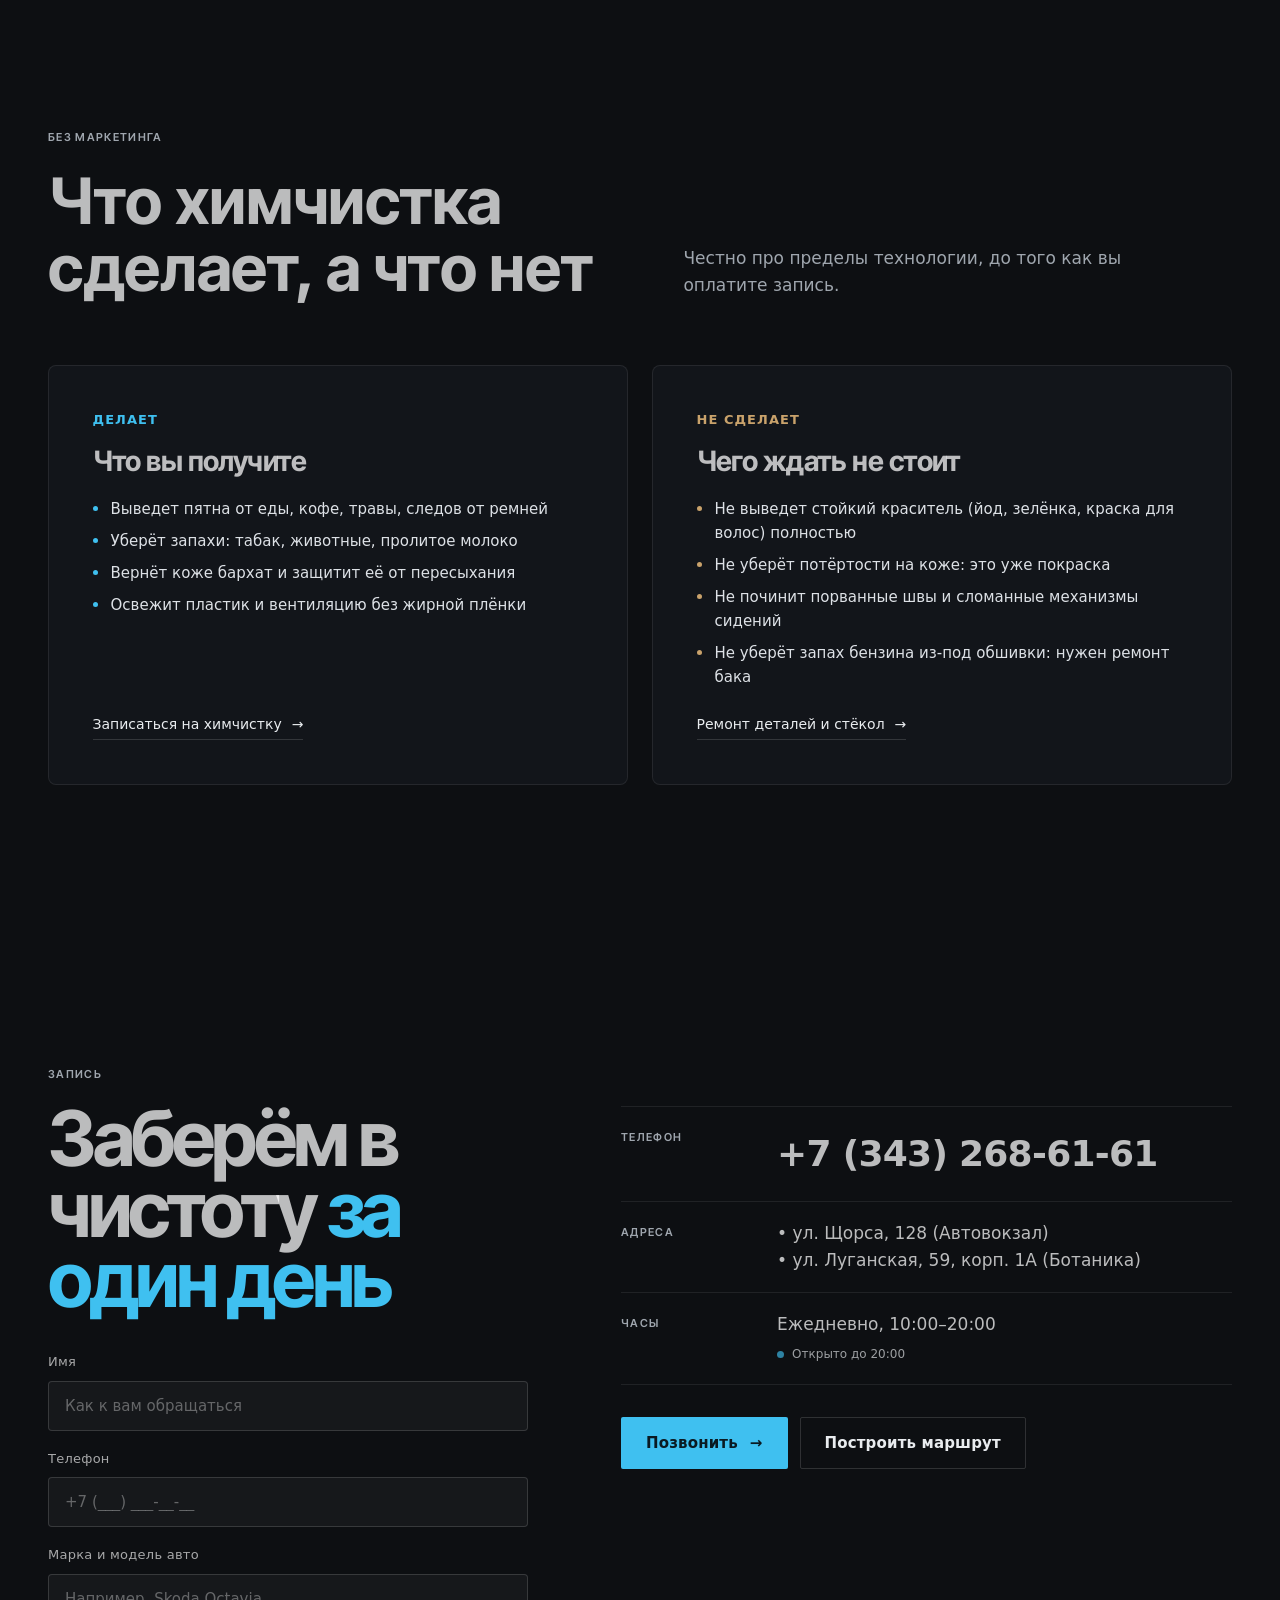
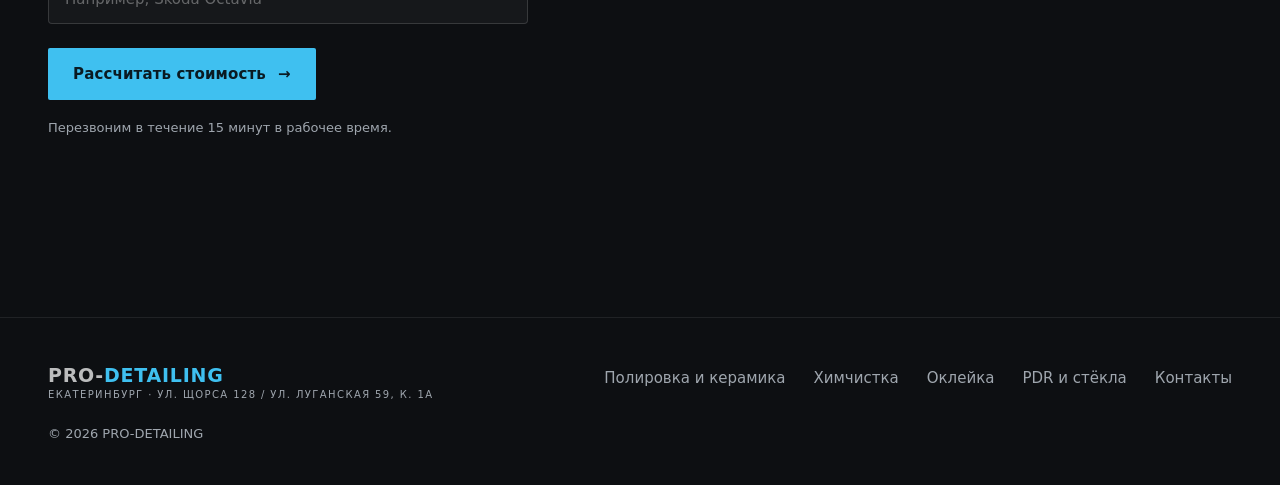
==== commit 885bd891: "himchistka: заголовки в Inter Tight + NBSP у тире" ====
--- a/himchistka.html
+++ b/himchistka.html
@@ -90,7 +90,7 @@
           <h1 id="hero-title" class="reveal" style="margin-top:24px;font-size:clamp(40px,6vw,88px)">Салон как <span class="chrome">из шоурума</span>, без запаха химии</h1>
           <p class="hero-lead reveal">
             Разбираем и моем каждую поверхность: Tornador, экстрактор, пар.
-            <em>Сушка — 3 часа, забираете вечером.</em> Финальная озонация разрушает источник запаха на молекулярном уровне, оставляя в салоне только свежесть.
+            <em>Сушка&nbsp;— 3&nbsp;часа, забираете вечером.</em> Финальная озонация разрушает источник запаха на молекулярном уровне, оставляя в салоне только свежесть.
           </p>
           <div class="hero-cta reveal">
             <a class="btn btn-primary" href="#form">Рассчитать стоимость <span class="arr" aria-hidden="true">→</span></a>
--- a/assets/style.css
+++ b/assets/style.css
@@ -29,7 +29,7 @@
   /* Хром: только логотип и крупные заголовки */
   --chrome:linear-gradient(176deg,#FFFFFF 0%,#D9DEE4 30%,#8E969F 49%,#5E656D 53%,#C9CFD6 72%,#F2F4F6 100%);
   --sans:"Manrope",system-ui,-apple-system,"Segoe UI",Roboto,sans-serif;
-  --display:"Garamond Libre","Plus Jakarta Sans",system-ui,-apple-system,"Segoe UI",Roboto,serif;
+  --display:"Inter Tight",system-ui,-apple-system,"Segoe UI",Roboto,sans-serif;
   --mono:var(--sans);
   --ease:cubic-bezier(.2,.7,.1,1);
   --wrap:1280px;
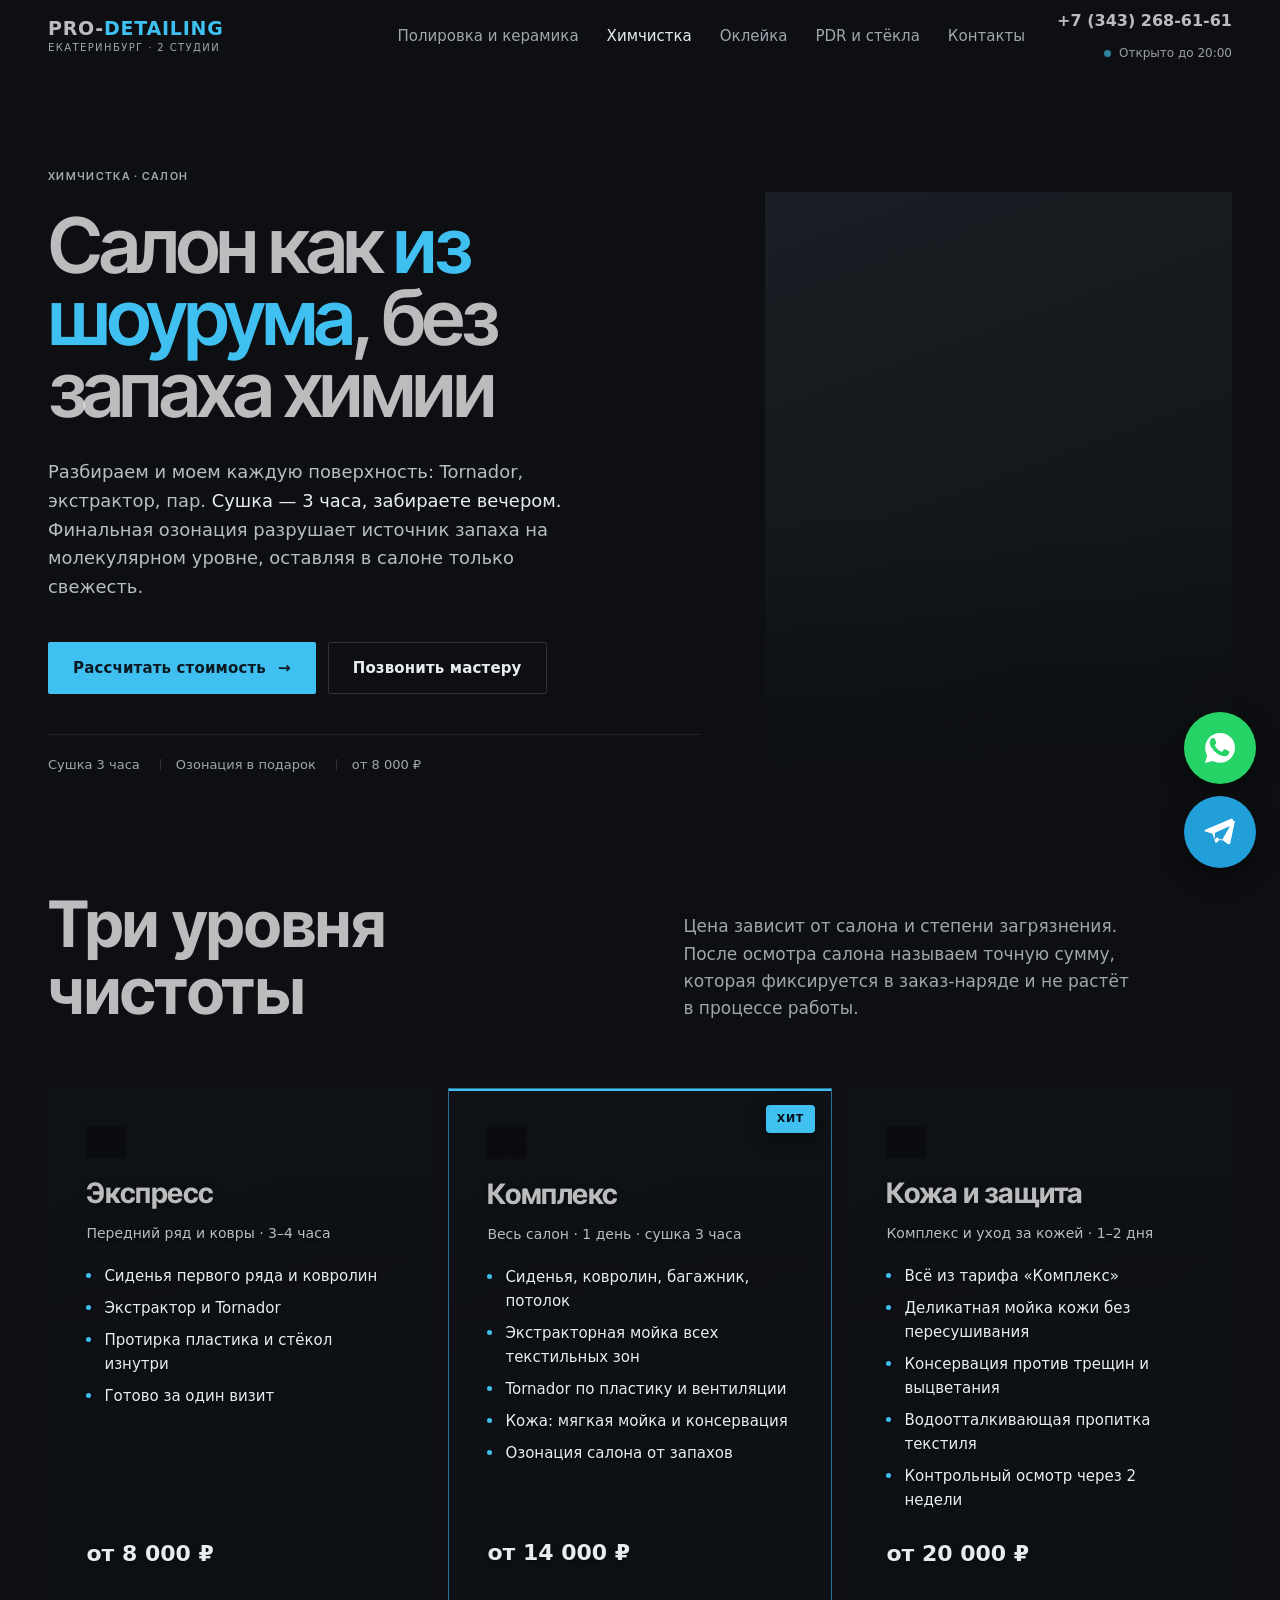
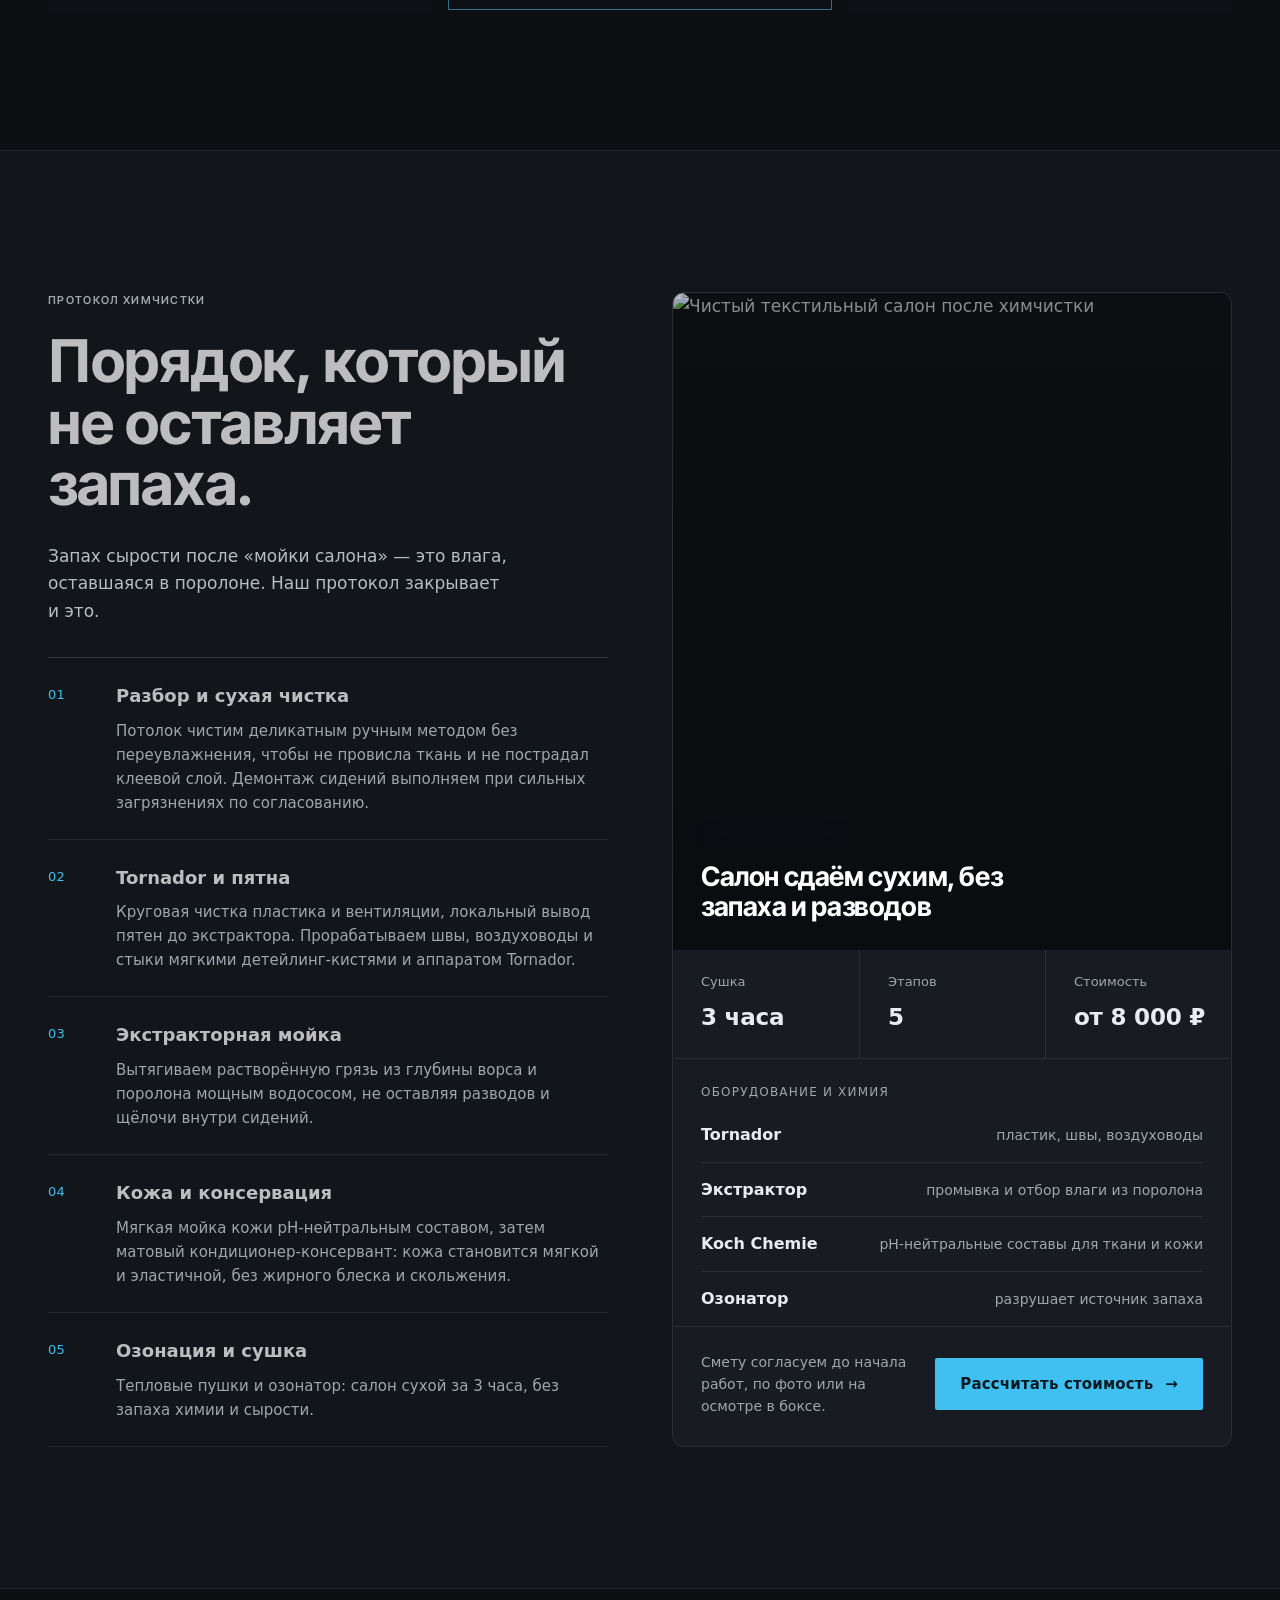
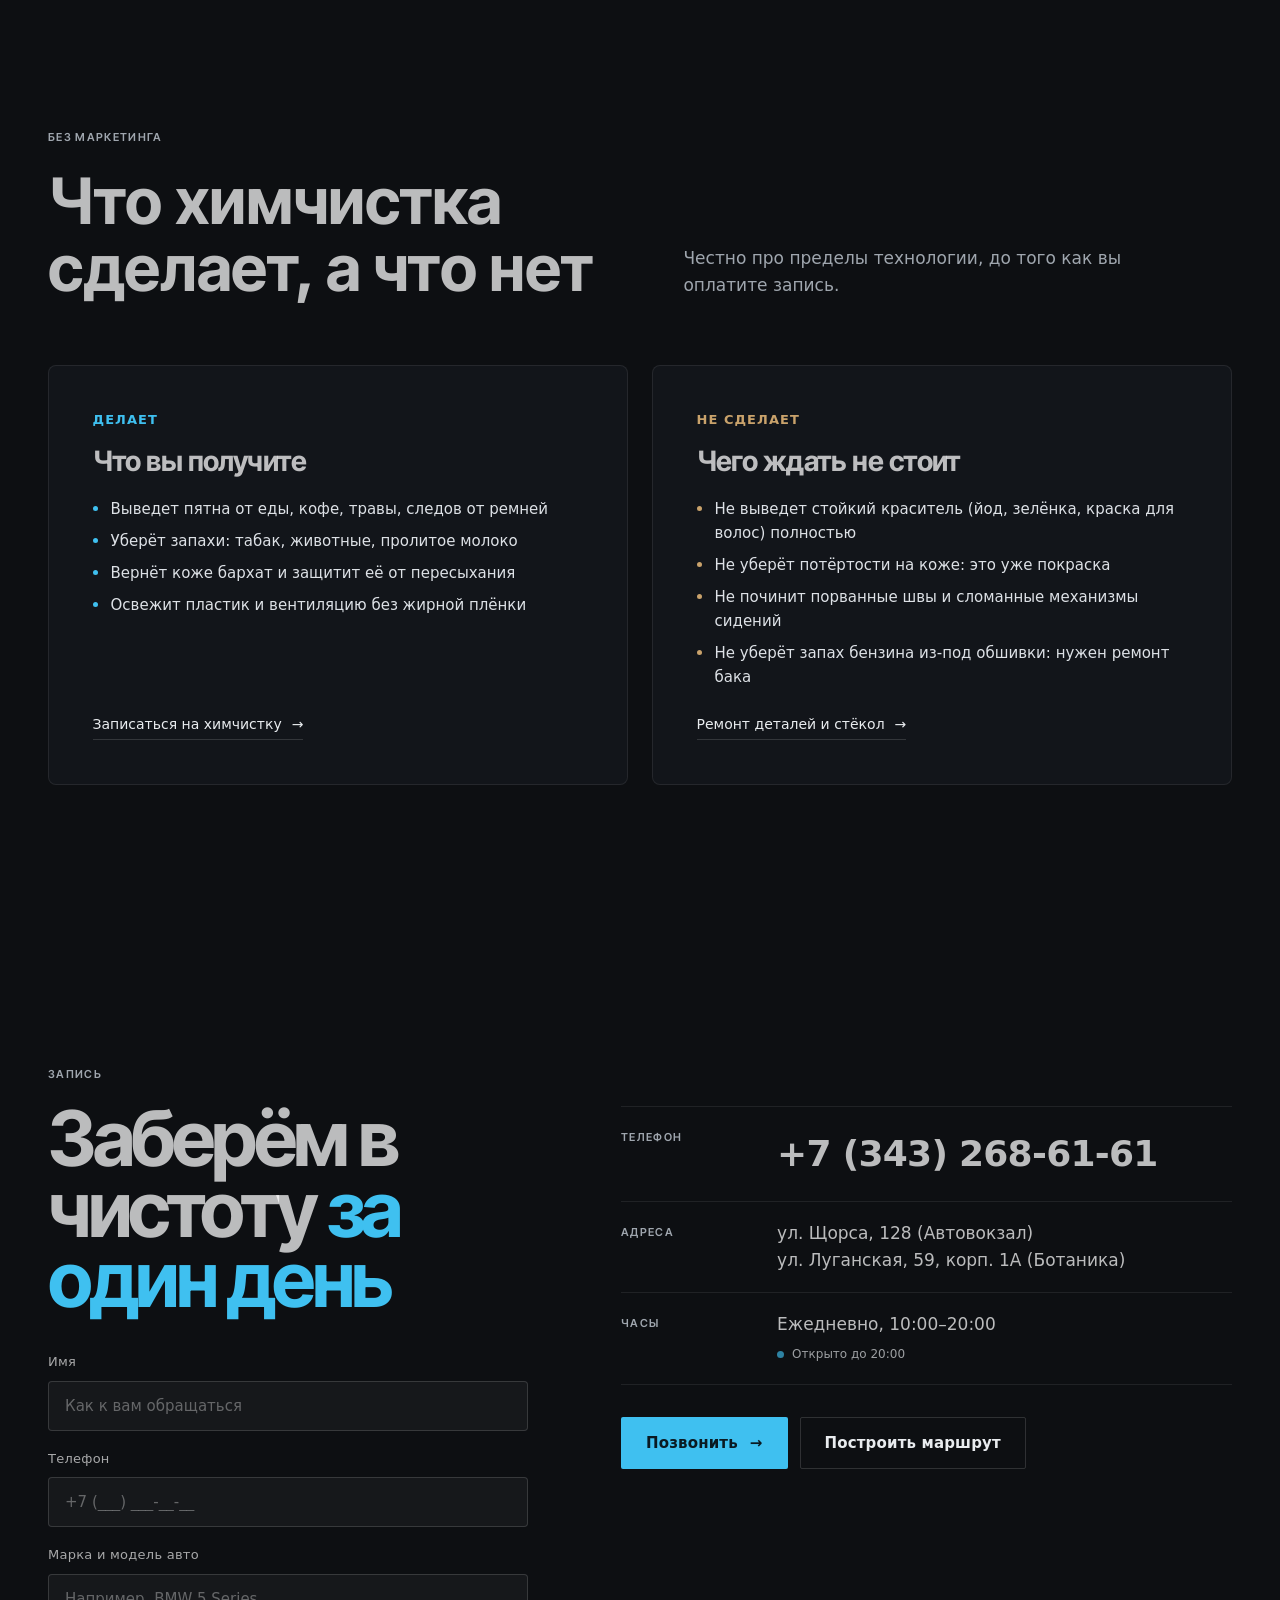
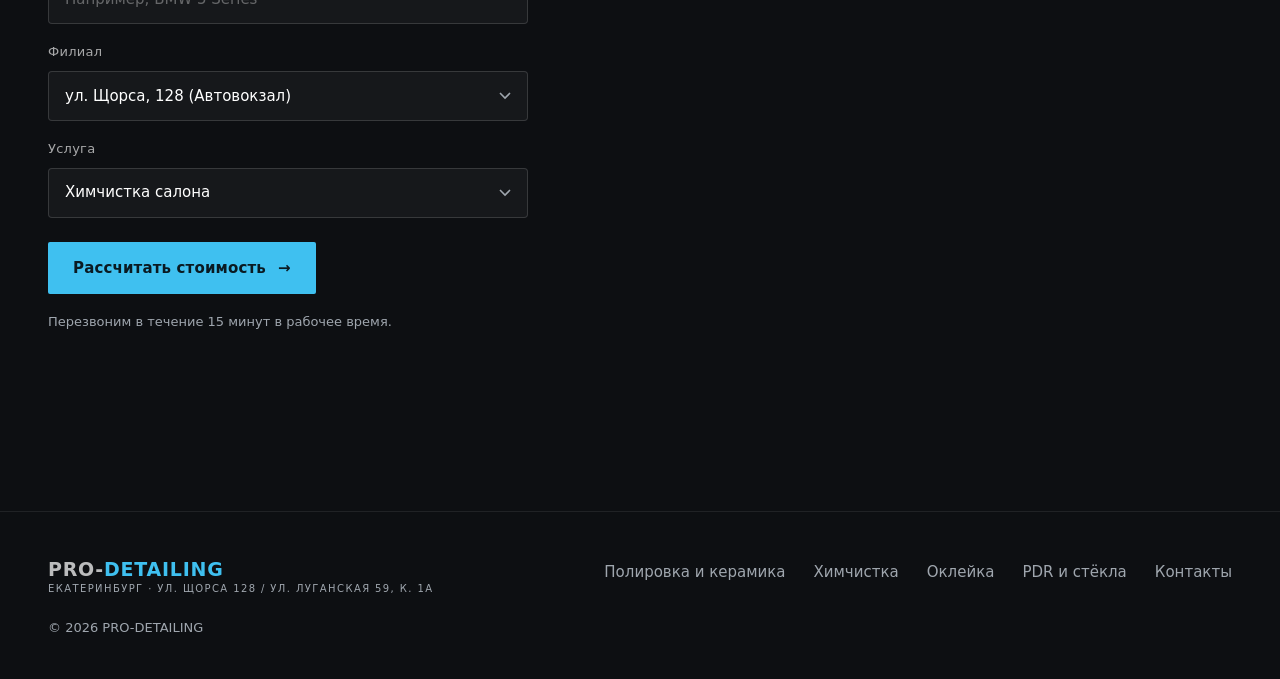
==== commit 9d0e86f5: "Форма заявки с select, выравнивание цен тарифов, бейдж Хит, чистка AI-штампов" ====
--- a/himchistka.html
+++ b/himchistka.html
@@ -1,4 +1,4 @@
-﻿<!DOCTYPE html>
+<!DOCTYPE html>
 <html lang="ru">
 <head>
 <meta charset="UTF-8">
@@ -146,6 +146,7 @@
         </article>
 
         <article class="card is-featured reveal">
+          <span class="badge" aria-hidden="true">Хит</span>
           <div class="media" data-img>
             <img loading="lazy"
               src="https://images.unsplash.com/photo-1549399542-7e3f8b79c341?auto=format&fit=crop&w=1000&q=80"
@@ -316,7 +317,22 @@
             <input type="tel" name="phone" autocomplete="tel" inputmode="tel" required placeholder="+7 (___) ___-__-__">
           </label>
           <label class="field">Марка и модель авто
-            <input type="text" name="car" required maxlength="80" placeholder="Например, Skoda Octavia">
+            <input type="text" name="car" required maxlength="80" placeholder="Например, BMW 5 Series">
+          </label>
+          <label class="field">Филиал
+            <select name="branch" required>
+              <option value="ул. Щорса, 128">ул. Щорса, 128 (Автовокзал)</option>
+              <option value="ул. Луганская, 59, корп. 1А">ул. Луганская, 59, корп. 1А (Ботаника)</option>
+            </select>
+          </label>
+          <label class="field">Услуга
+            <select name="service" required>
+              <option value="Полировка и керамика">Полировка и керамика</option>
+              <option value="Химчистка салона" selected>Химчистка салона</option>
+              <option value="Оклейка защитной плёнкой">Оклейка защитной плёнкой</option>
+              <option value="PDR и ремонт стёкол">PDR и ремонт стёкол</option>
+              <option value="Комплексный детейлинг">Комплексный детейлинг</option>
+            </select>
           </label>
           <input class="hp" type="text" name="website" tabindex="-1" autocomplete="off" aria-hidden="true">
           <button class="btn btn-primary" type="submit">Рассчитать стоимость <span class="arr" aria-hidden="true">→</span></button>
@@ -333,7 +349,7 @@
           </div>
           <div class="c-row">
             <span class="label">Адреса</span>
-            <span>• ул. Щорса, 128 (Автовокзал)<br>• ул. Луганская, 59, корп. 1А (Ботаника)</span>
+            <span>ул. Щорса, 128 (Автовокзал)<br>ул. Луганская, 59, корп. 1А (Ботаника)</span>
           </div>
           <div class="c-row">
             <span class="label">Часы</span>
@@ -457,7 +473,7 @@
     targets.forEach(function (el) { el.classList.add('is-in'); });
   }
 
-  /* ---- Форма заявки ---- */
+    /* ---- Форма заявки ---- */
   var form = document.getElementById('lead');
   if (form) {
     var statusEl = form.querySelector('[data-form-status]');
@@ -466,10 +482,12 @@
       var name = form.elements.name.value.trim();
       var phone = form.elements.phone.value.trim();
       var car = form.elements.car.value.trim();
+      var branch = form.elements.branch.value;
+      var service = form.elements.service.value;
       form.classList.add('was-validated');
-      if (name.length < 2 || phone.replace(/\D/g, '').length < 10 || car.length < 2) {
+      if (name.length < 2 || phone.replace(/\D/g, '').length < 10 || car.length < 2 || service === '') {
         statusEl.classList.add('is-error');
-        statusEl.textContent = 'Заполните имя, телефон (10 цифр) и марку авто.';
+        statusEl.textContent = 'Заполните имя, телефон, марку авто и выберите услугу.';
         return;
       }
       statusEl.classList.remove('is-error');
@@ -479,7 +497,14 @@
       fetch(form.action, {
         method: 'POST',
         headers: { 'Content-Type': 'application/json' },
-        body: JSON.stringify({ name: name, phone: phone, car: car, page: 'himchistka' })
+        body: JSON.stringify({
+          name: name,
+          phone: phone,
+          car: car,
+          branch: branch,
+          service: service,
+          page: form.elements.page ? form.elements.page.value : ''
+        })
       }).then(function (r) {
         if (!r.ok) throw new Error('bad status');
         statusEl.textContent = 'Заявка принята. Мастер перезвонит в течение 15 минут в рабочее время.';
--- a/assets/style.css
+++ b/assets/style.css
@@ -166,6 +166,7 @@
 .card .num{font-size:13px;font-weight:500;letter-spacing:.01em}
 .card .num .mono{margin-right:6px;opacity:.75}
 .card .num,.card h3,.card .card-meta,.card .bullets li,.card .price{text-shadow:0 1px 6px rgba(0,0,0,.45)}
+.tiers .badge{position:absolute;top:16px;right:16px;z-index:2;font-size:11px;font-weight:700;letter-spacing:.06em;text-transform:uppercase;color:#04111A;background:#3FC0F0;padding:5px 11px;border-radius:4px;box-shadow:0 6px 18px rgba(0,0,0,.45)}
 /* Мелкий кегль списков на светлых фото: приглушённый белый и плотная тень */
 .card .bullets li{color:#E8EDF2;text-shadow:0 1px 3px rgba(0,0,0,.6)}
 /* Bento на главной: текст поднимается выше середины, верх оверлея плотнее */
@@ -366,7 +367,7 @@
 .tiers .card .price{margin-top:auto;padding-top:24px}
   .tiers .card .media{opacity:.55}
   .tiers .card .media::after{background:linear-gradient(to top,rgba(10,12,16,.97) 0%,rgba(10,12,16,.93) 60%,rgba(10,12,16,.82) 100%)}
-.tiers .card.is-featured{outline:1px solid rgba(63,192,240,.55);outline-offset:-1px}
+.tiers .card.is-featured{outline:1px solid rgba(63,192,240,.55);outline-offset:-1px;border:1px solid transparent}
 .tiers .card.is-featured::before{content:"";position:absolute;left:0;right:0;top:0;height:2px;background:var(--cyan);z-index:2}
 .card-meta{margin:8px 0 0;font-size:14px;color:var(--muted);font-variant-numeric:tabular-nums}
 .price{display:block;margin-top:18px;font-size:22px;font-weight:600;color:var(--text);font-variant-numeric:tabular-nums}
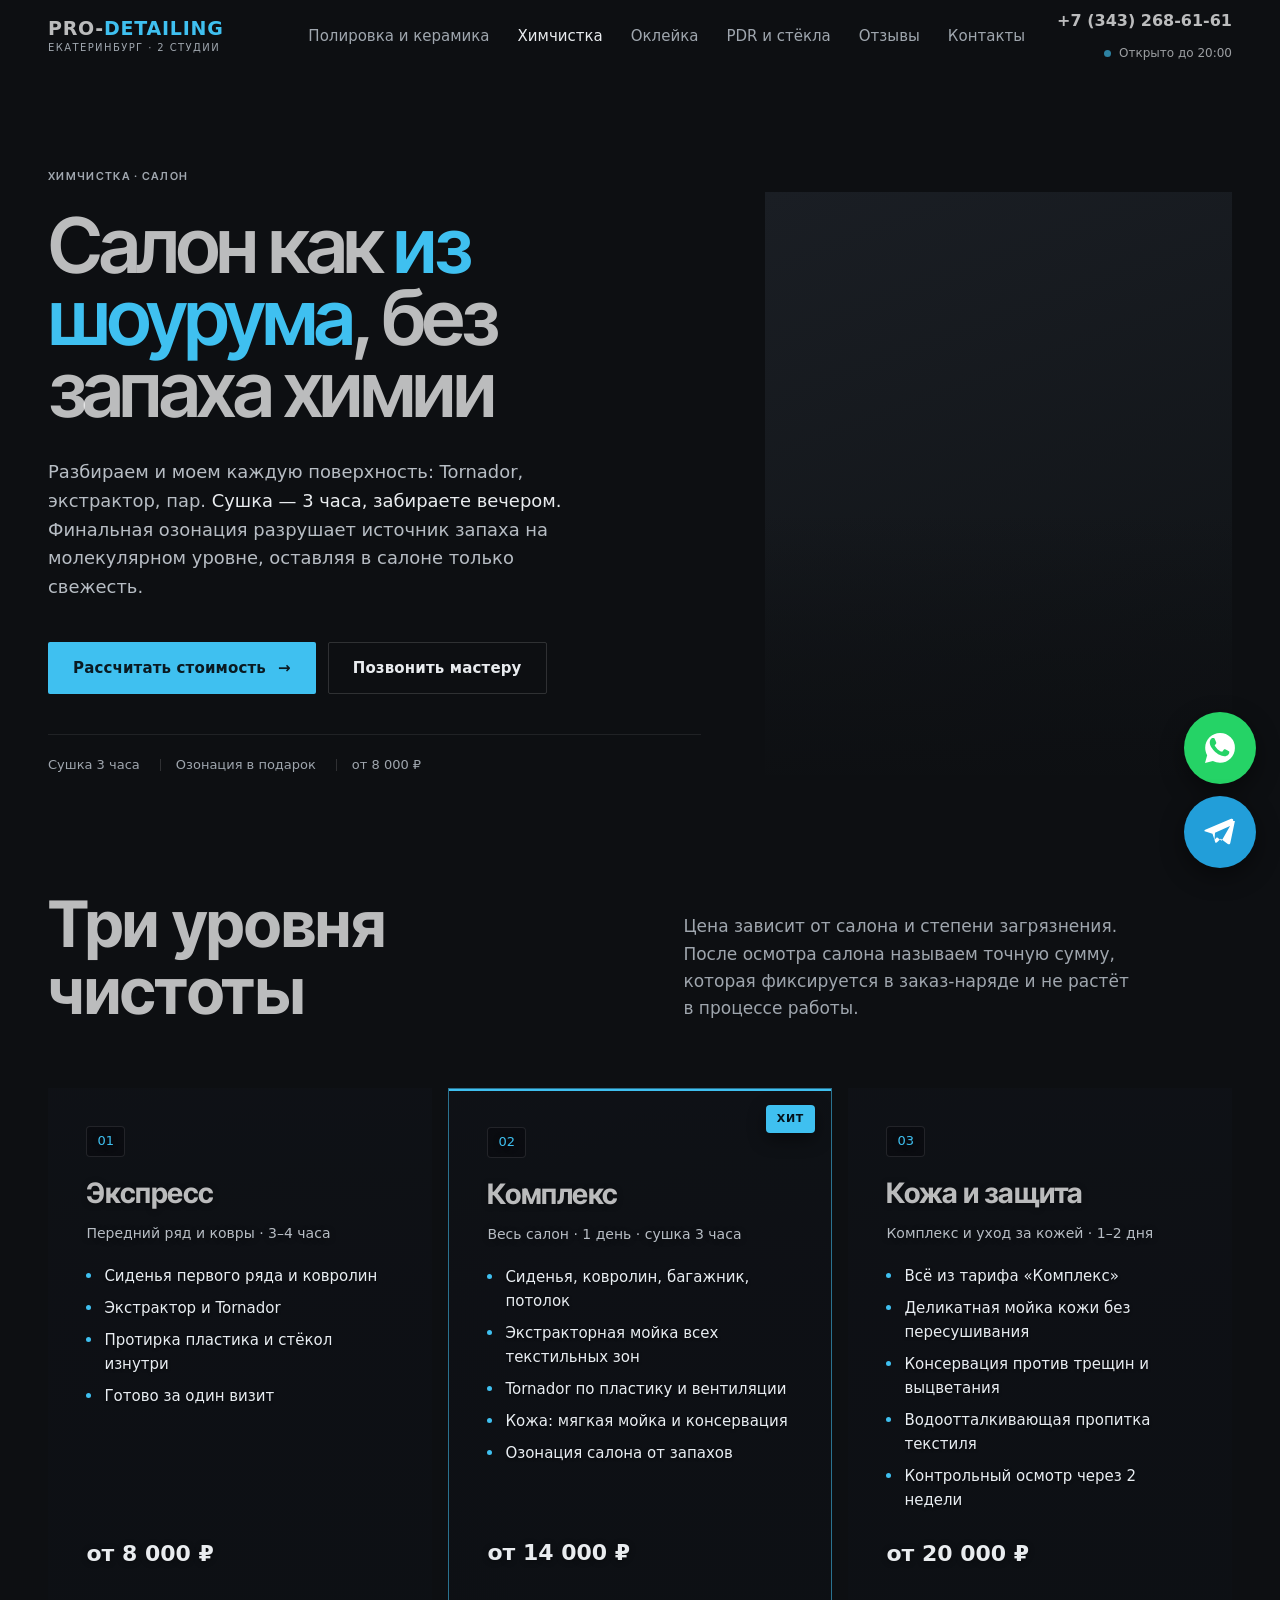
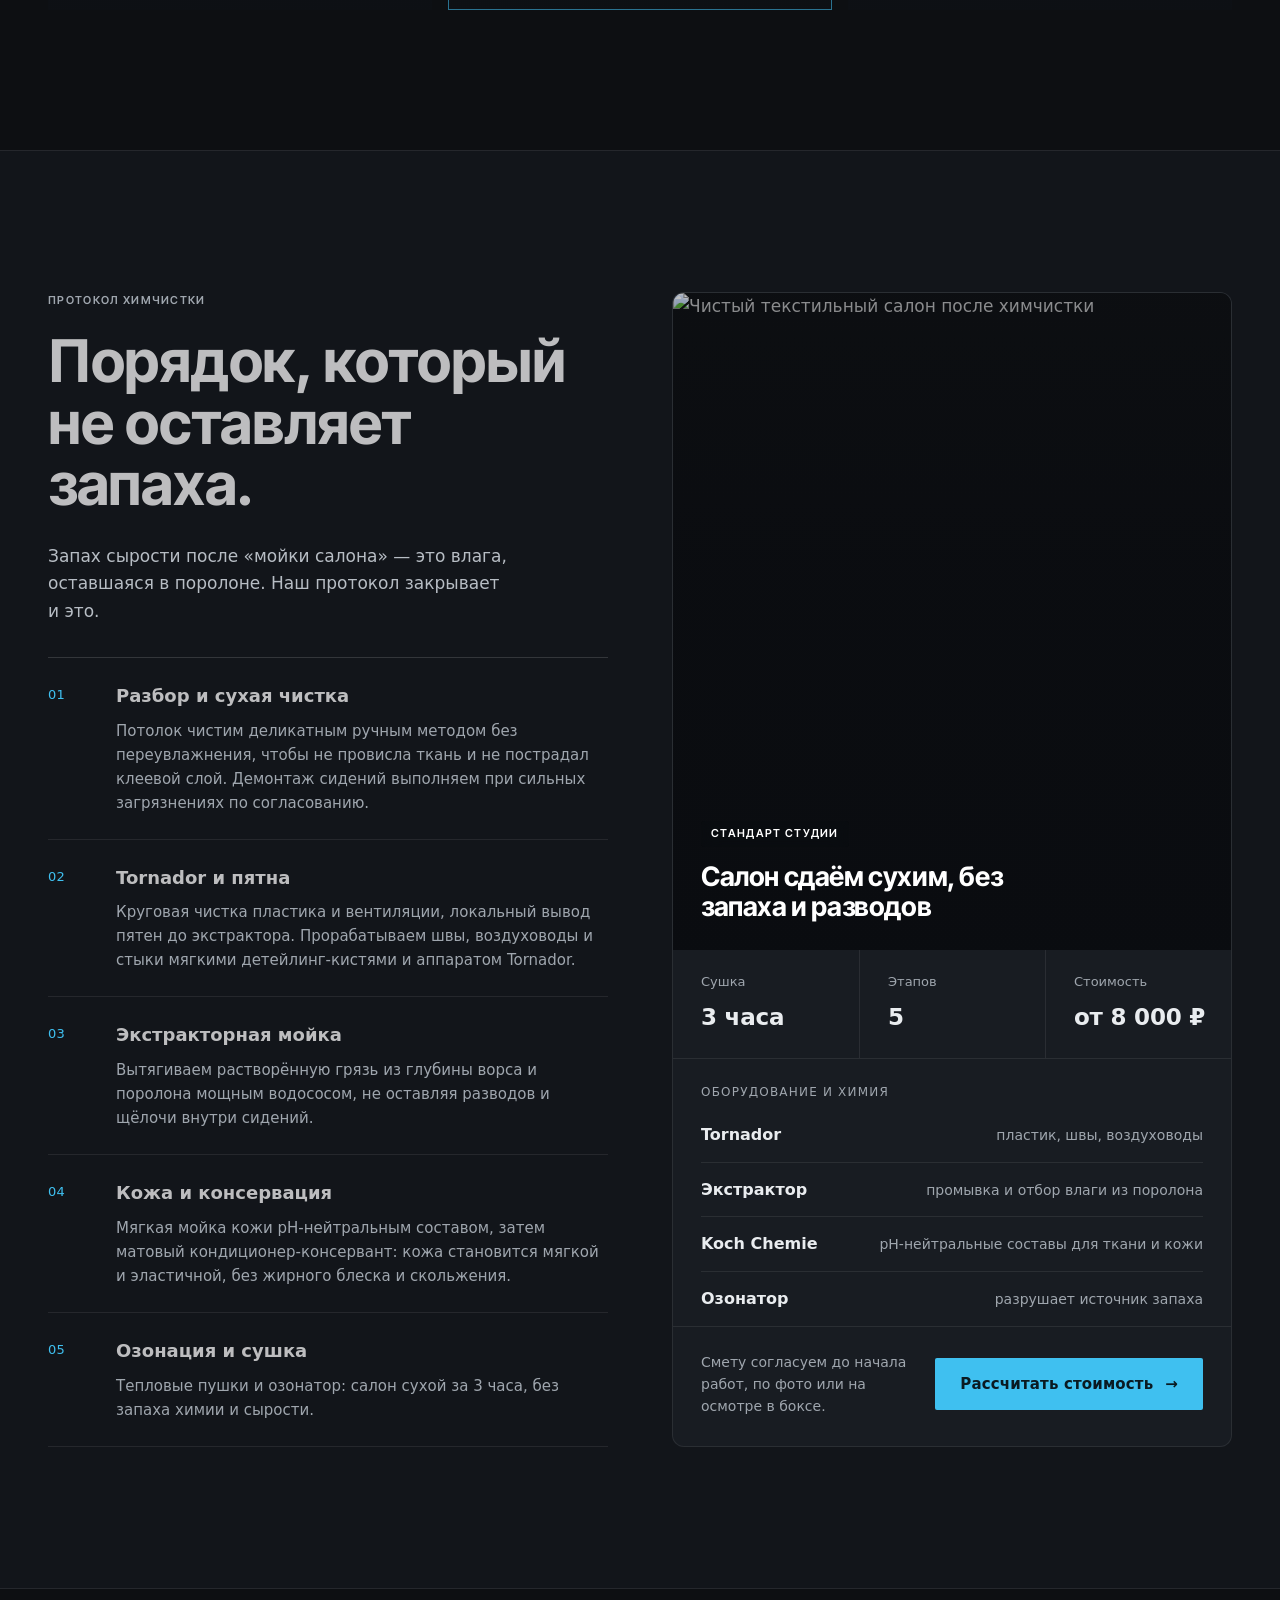
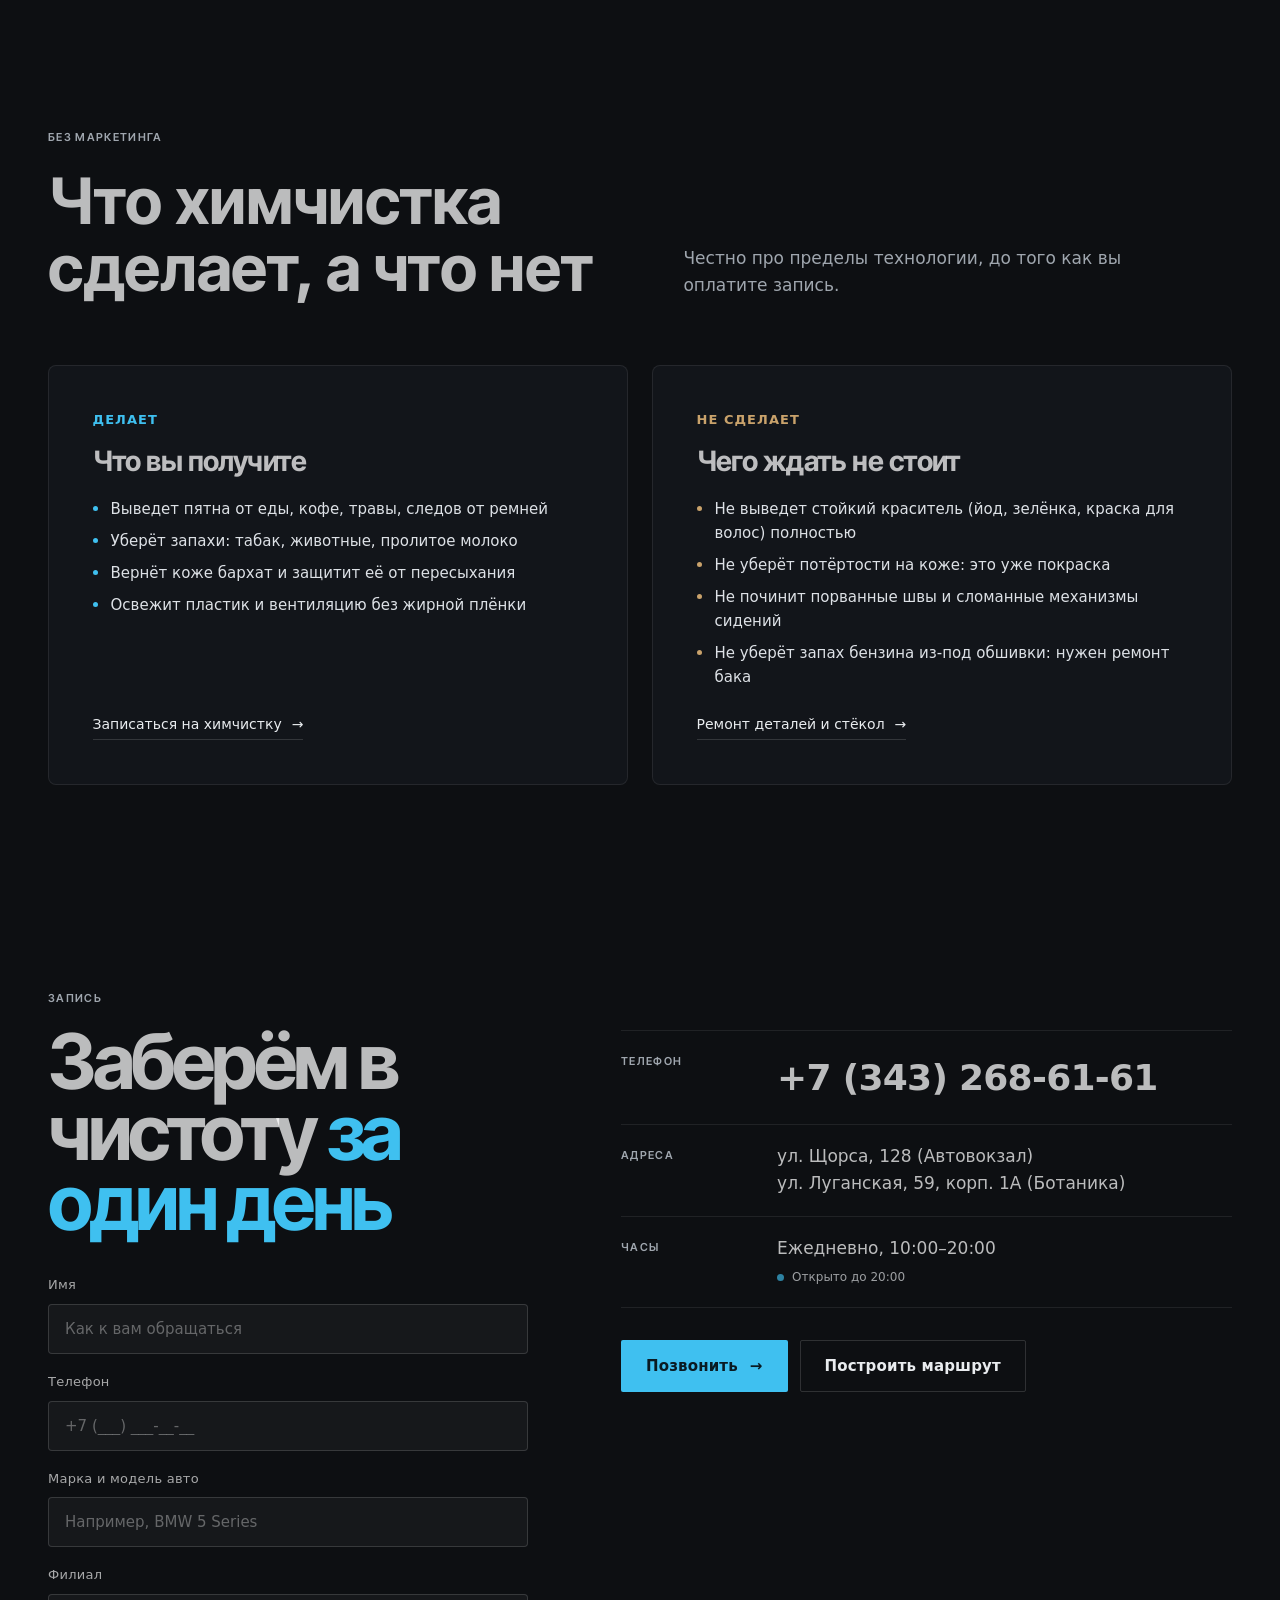
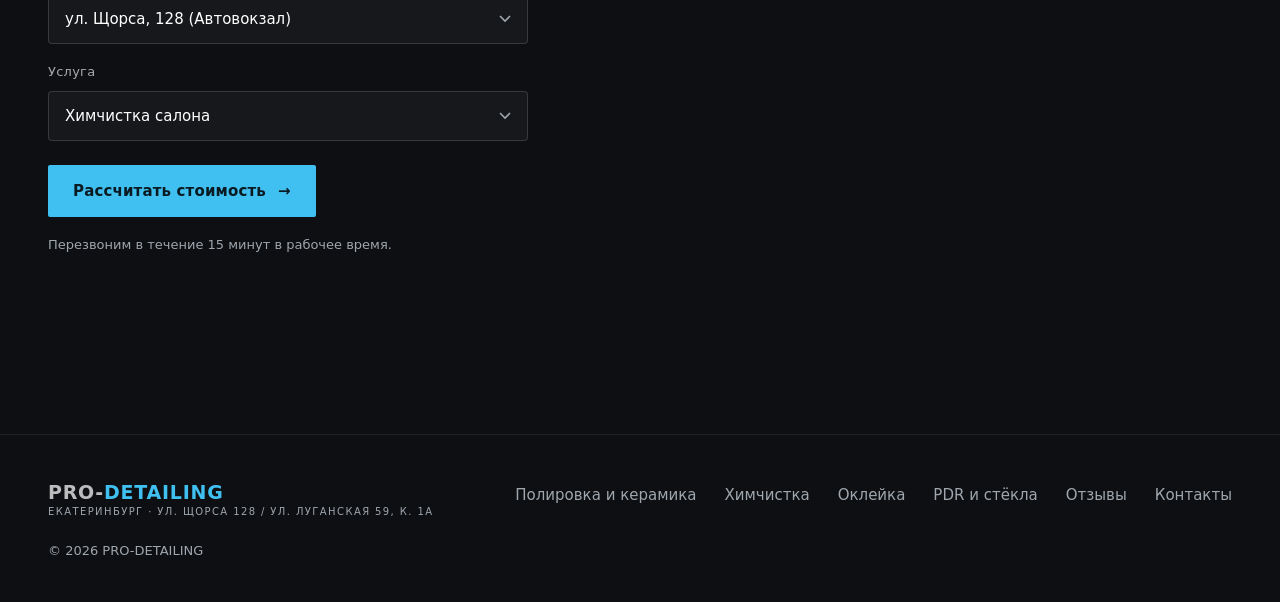
==== commit 80e1fa2c: "Главная: секция Отзывы и результаты работ; пункт Отзывы в навигации и футере всех страниц" ====
--- a/himchistka.html
+++ b/himchistka.html
@@ -58,6 +58,7 @@
       <a href="himchistka.html" aria-current="page">Химчистка</a>
       <a href="okleyka.html">Оклейка</a>
       <a href="pdr-stekla.html">PDR и стёкла</a>
+      <a href="index.html#reviews">Отзывы</a>
       <a href="kontakty.html">Контакты</a>
     </nav>
     <div class="header-meta">
@@ -75,7 +76,8 @@
   <a href="himchistka.html" aria-current="page">Химчистка салона</a>
   <a href="okleyka.html">Оклейка плёнкой</a>
   <a href="pdr-stekla.html">PDR и стёкла</a>
-  <a href="kontakty.html">Контакты</a>
+  <a href="index.html#reviews">Отзывы</a>
+      <a href="kontakty.html">Контакты</a>
   <p class="mnav-meta">Щорса 128 · Луганская 59к1А · 10:00–20:00 ежедневно</p>
 </nav>
 
@@ -381,6 +383,7 @@
       <a href="himchistka.html">Химчистка</a>
       <a href="okleyka.html">Оклейка</a>
       <a href="pdr-stekla.html">PDR и стёкла</a>
+      <a href="index.html#reviews">Отзывы</a>
       <a href="kontakty.html">Контакты</a>
     </nav>
     <p class="foot-copy">© <span id="year">2026</span> PRO-DETAILING</p>
--- a/assets/style.css
+++ b/assets/style.css
@@ -234,7 +234,9 @@
 @media (max-width:760px){.steps{grid-template-columns:1fr;gap:22px}}
 
 /* ===== Контакты ===== */
+.locate{padding-bottom:0}
 .contacts-grid{display:grid;grid-template-columns:1fr 1.2fr;gap:clamp(32px,5vw,72px);align-items:stretch}
+.contacts{padding-top:clamp(40px,5vw,64px)}
 .contacts h2{font-size:clamp(56px,9vw,132px);line-height:.92;letter-spacing:-.045em}
 .c-list{margin-top:40px;display:grid;gap:0;border-top:1px solid var(--line)}
 .c-row{display:grid;grid-template-columns:140px 1fr;gap:16px;padding:18px 0;border-bottom:1px solid var(--line)}
@@ -414,6 +416,20 @@
 .map-panel .btn{margin-top:22px}
 
 /* ---- Горизонтальная карточка на всю ширину bento ---- */
+/* Филиалы на kontakty */
+.branches{display:grid;grid-template-columns:repeat(auto-fit,minmax(300px,1fr));gap:24px;margin-top:32px}
+.branches .card{min-height:0;justify-content:flex-start;background:var(--bg-card,#14171C);border:1px solid var(--border,rgba(255,255,255,.1));border-radius:16px;padding:28px}
+.branches .branch-head{display:flex;justify-content:space-between;align-items:flex-start;gap:12px;margin-bottom:16px}
+.branches .branch-head .mono{color:var(--accent,#E5A93C);font-weight:500}
+.branches .branch-tag{font-size:13px;color:var(--muted,#8E95A2);background:rgba(255,255,255,.05);padding:4px 10px;border-radius:20px;white-space:nowrap}
+.branches .branch-tag.is-rated{color:#E5A93C;background:rgba(229,169,60,.1);font-weight:500}
+.branches h3{margin:0 0 10px;font-size:22px}
+.branches .branch-desc{color:var(--muted,#8E95A2);font-size:14px;line-height:1.5;margin:0 0 16px}
+.branches .branch-info{font-size:13px;color:var(--muted,#8E95A2);flex:1}
+.branches .branch-info p{margin:4px 0}
+.branches .btn{margin-top:20px;justify-content:center;text-align:center}
+.card-rows .section-head p{margin-bottom:.35em}
+
 .card-row{grid-column:1 / -1;display:grid;grid-template-columns:1.2fr 1fr;min-height:360px}
 .card-row .media{position:relative;inset:auto;z-index:0}
 .card-row .media::after{background:linear-gradient(90deg,rgba(18,21,26,0) 55%,var(--bg-2) 100%)}
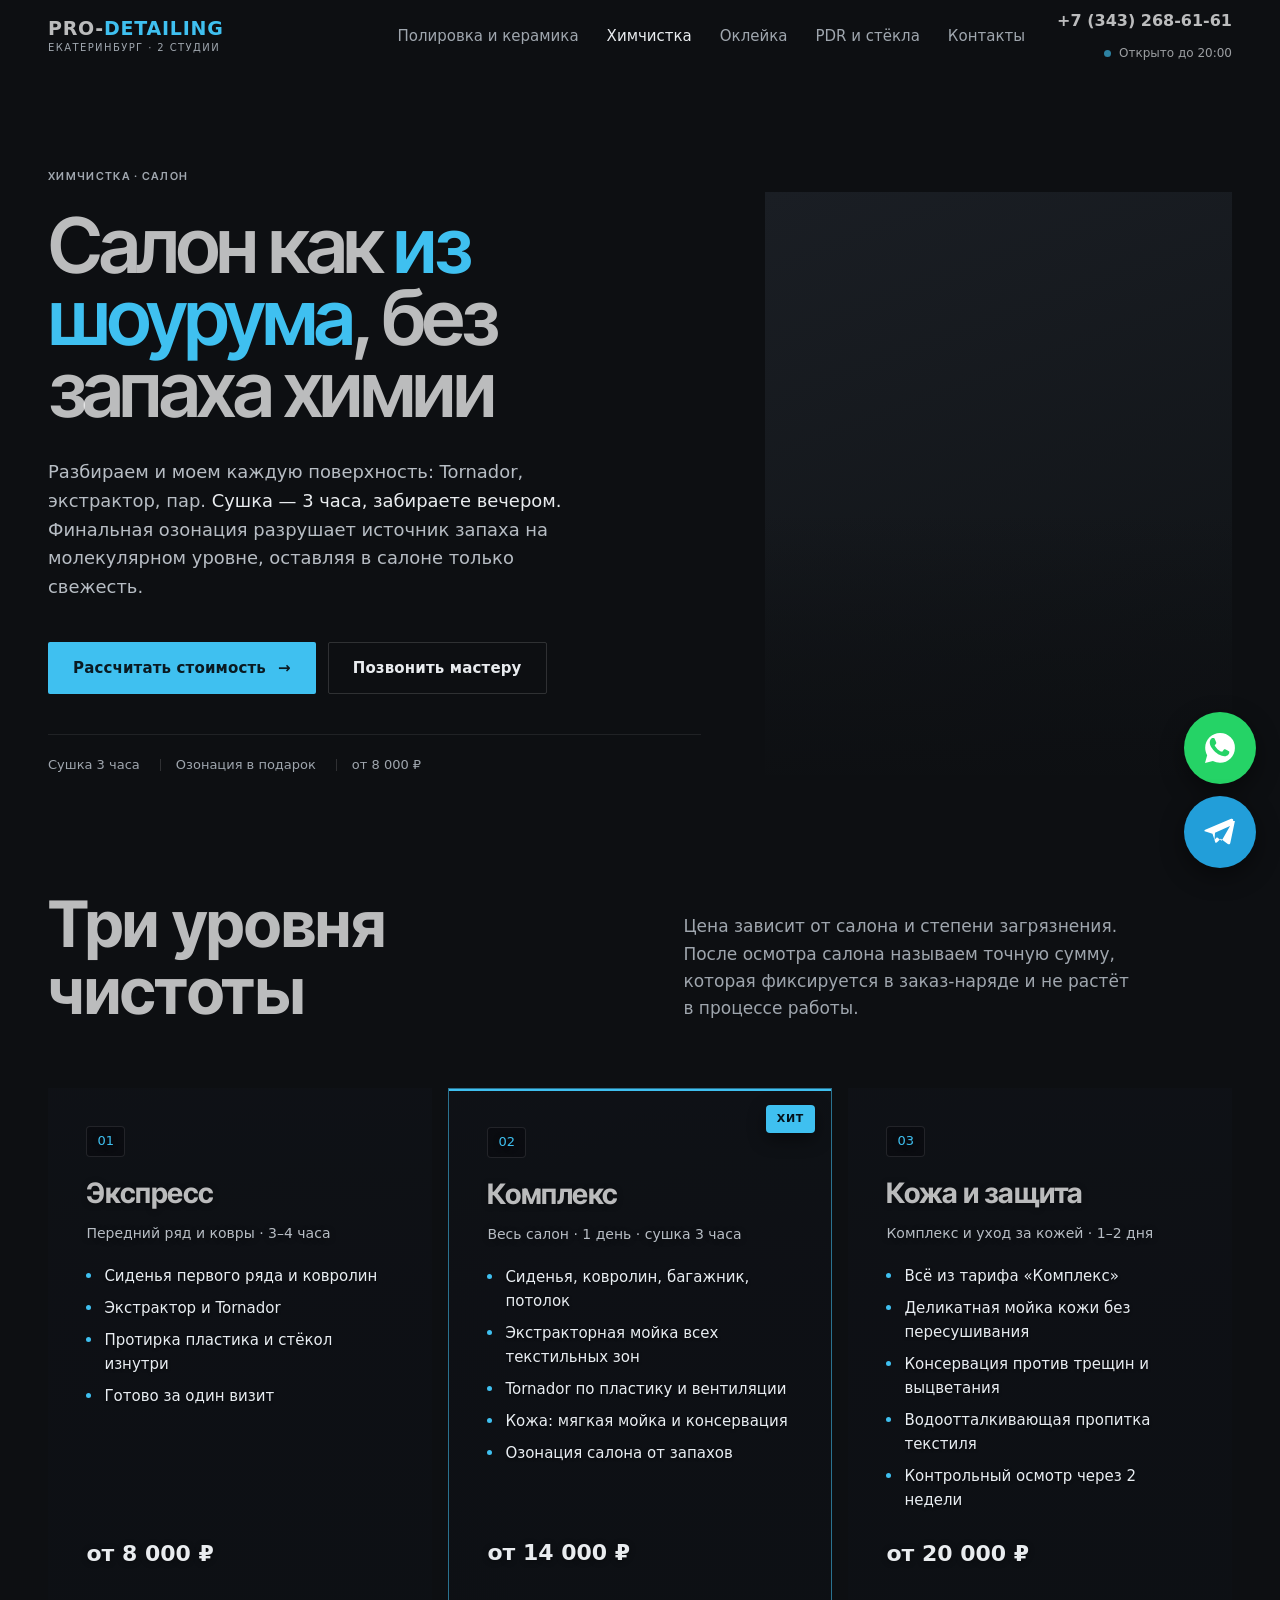
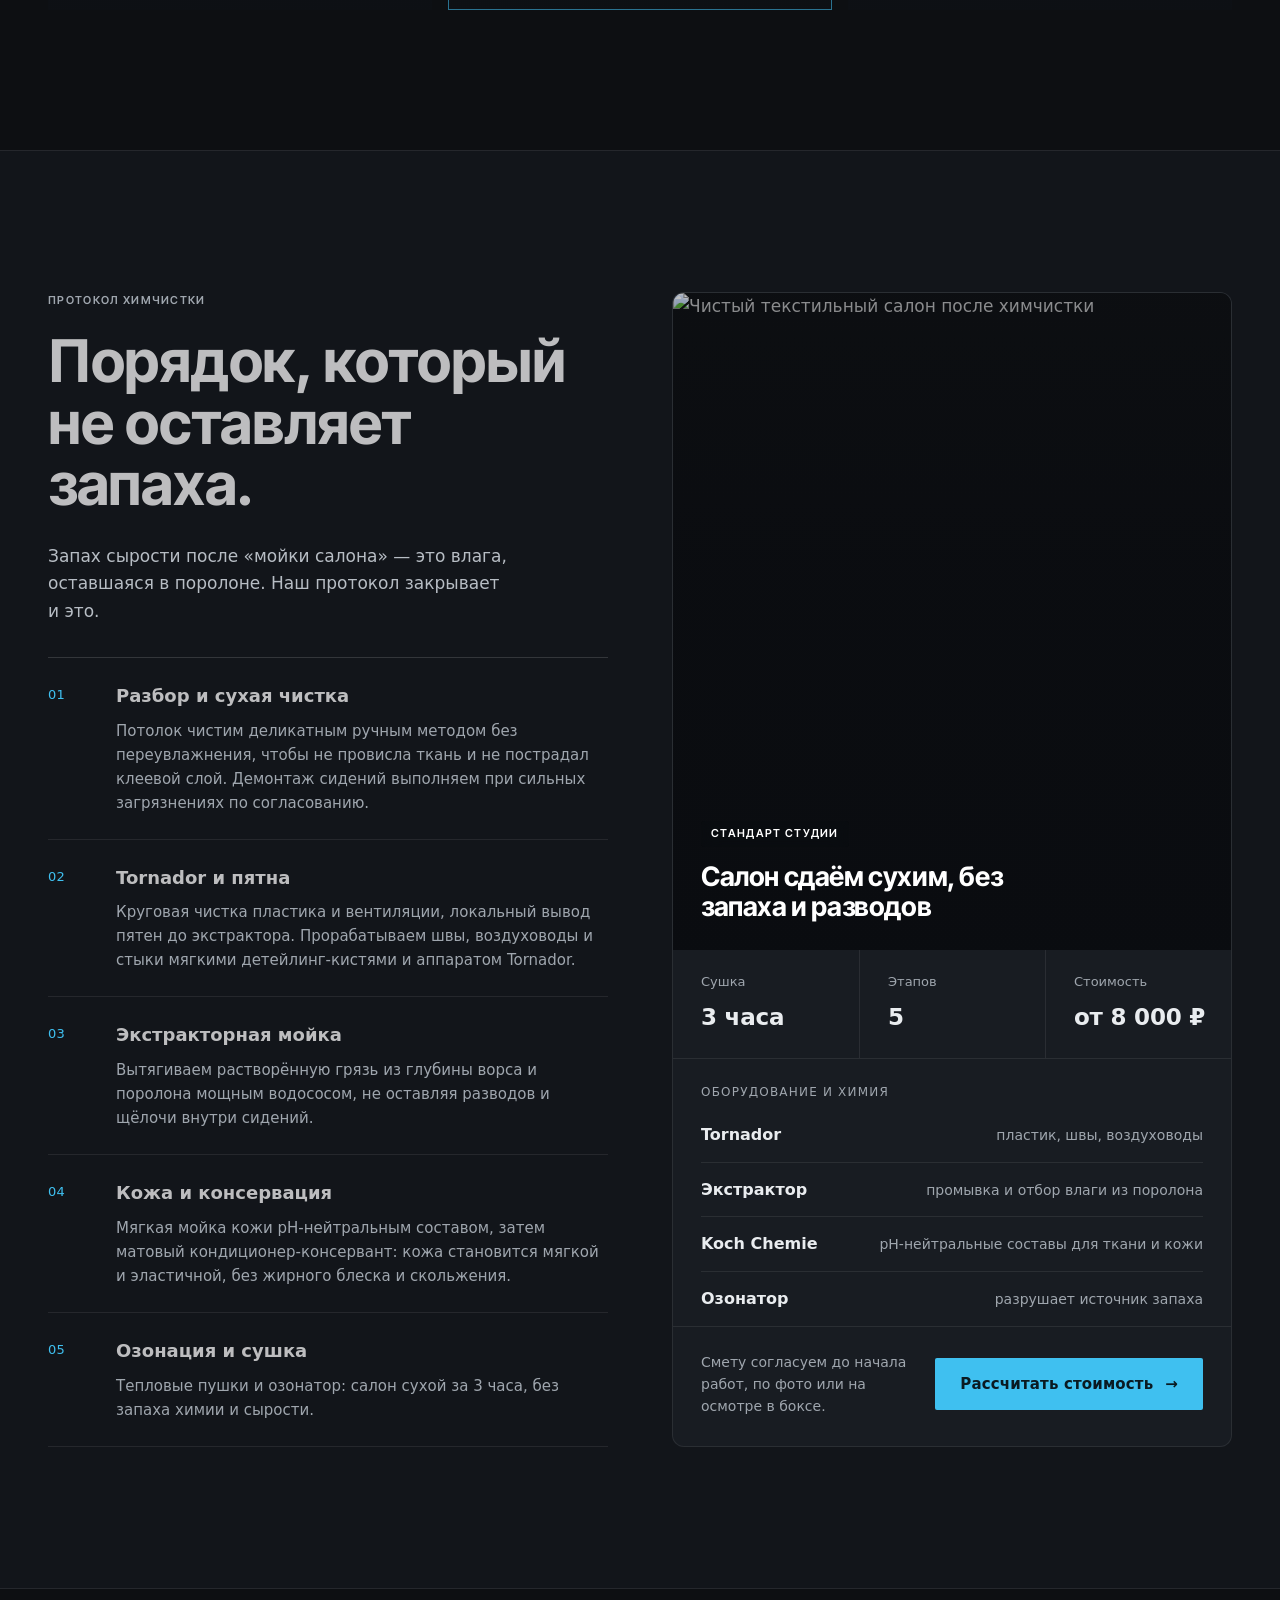
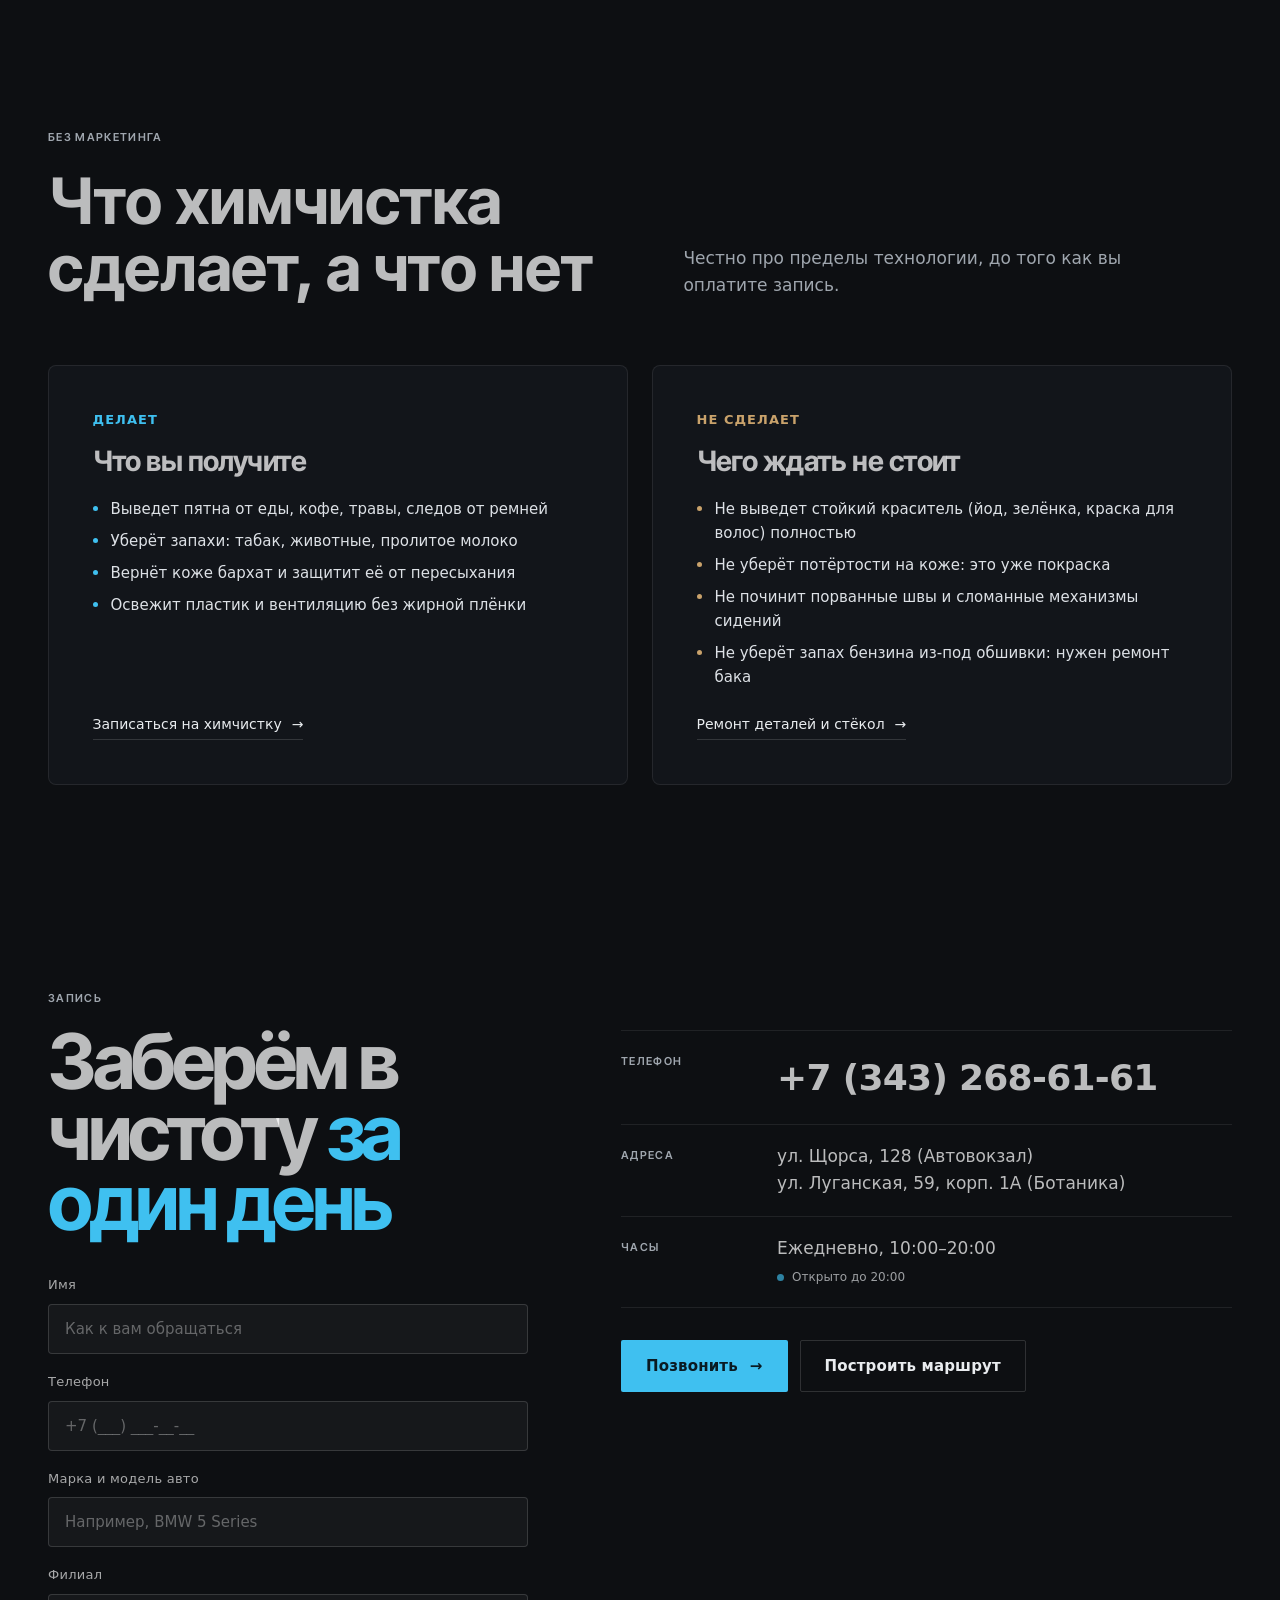
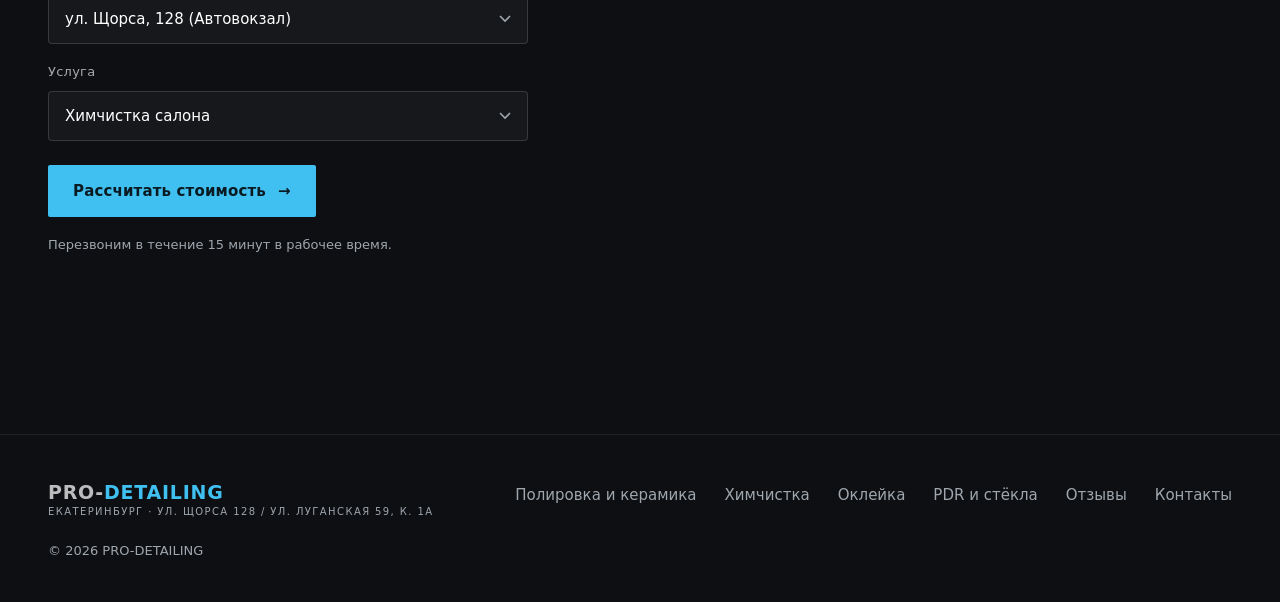
==== commit 75d8a8a9: "Навигация: убрана ссылка на отзывы из шапки и мобильного меню, осталась только в футере; секция revi" ====
--- a/himchistka.html
+++ b/himchistka.html
@@ -58,7 +58,6 @@
       <a href="himchistka.html" aria-current="page">Химчистка</a>
       <a href="okleyka.html">Оклейка</a>
       <a href="pdr-stekla.html">PDR и стёкла</a>
-      <a href="index.html#reviews">Отзывы</a>
       <a href="kontakty.html">Контакты</a>
     </nav>
     <div class="header-meta">
@@ -76,7 +75,6 @@
   <a href="himchistka.html" aria-current="page">Химчистка салона</a>
   <a href="okleyka.html">Оклейка плёнкой</a>
   <a href="pdr-stekla.html">PDR и стёкла</a>
-  <a href="index.html#reviews">Отзывы</a>
       <a href="kontakty.html">Контакты</a>
   <p class="mnav-meta">Щорса 128 · Луганская 59к1А · 10:00–20:00 ежедневно</p>
 </nav>
